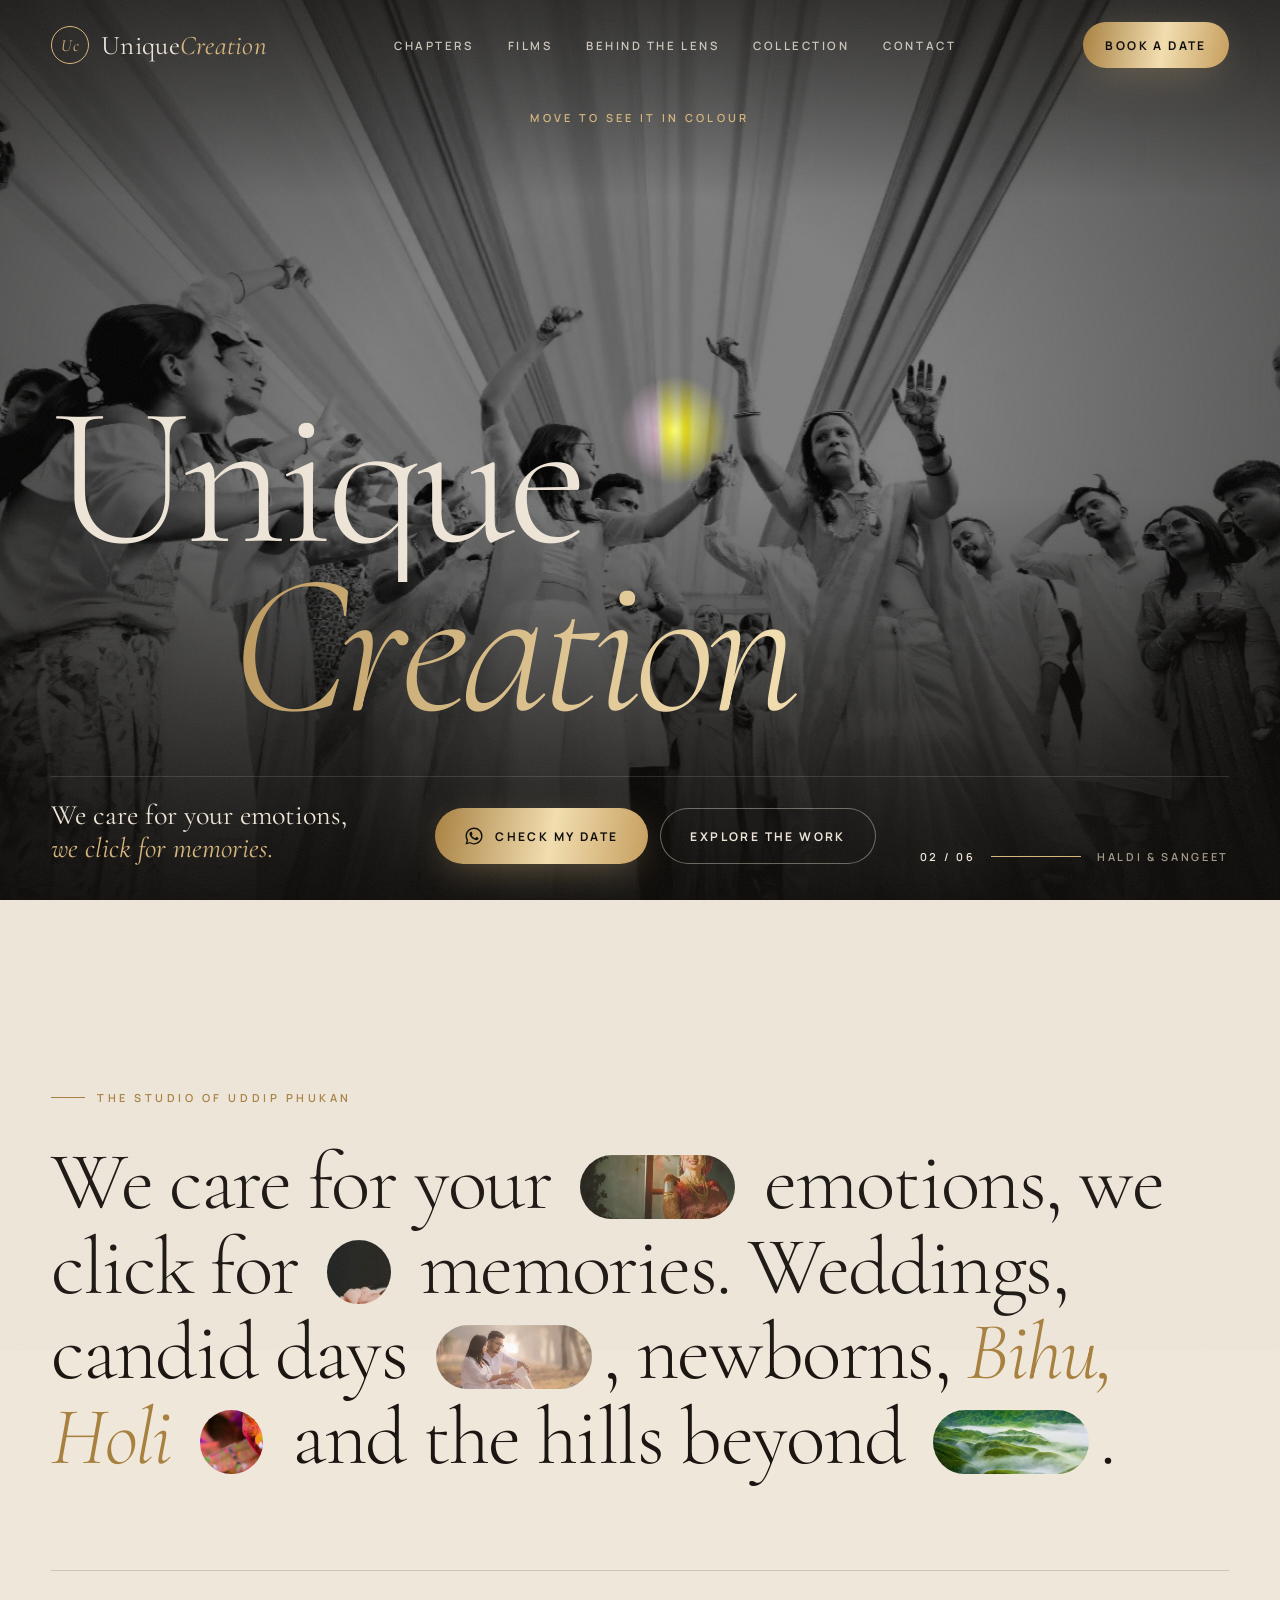
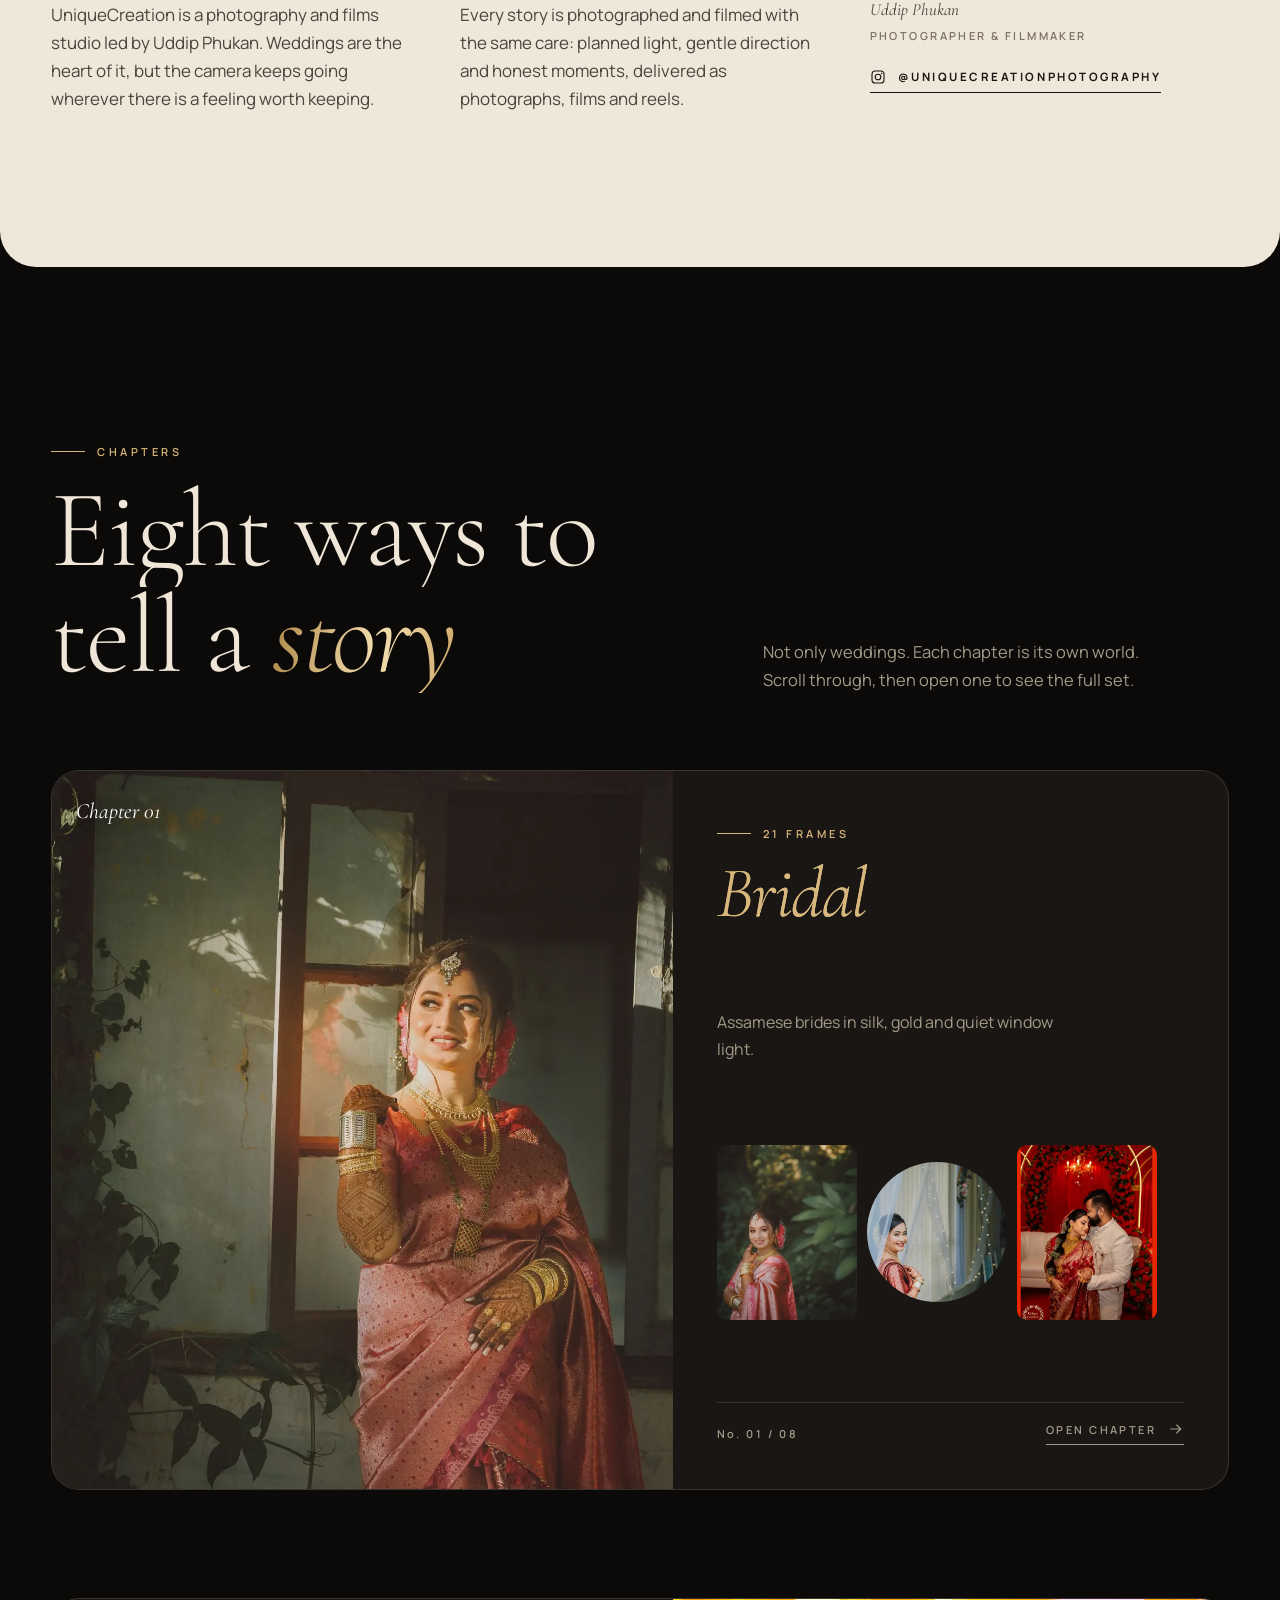
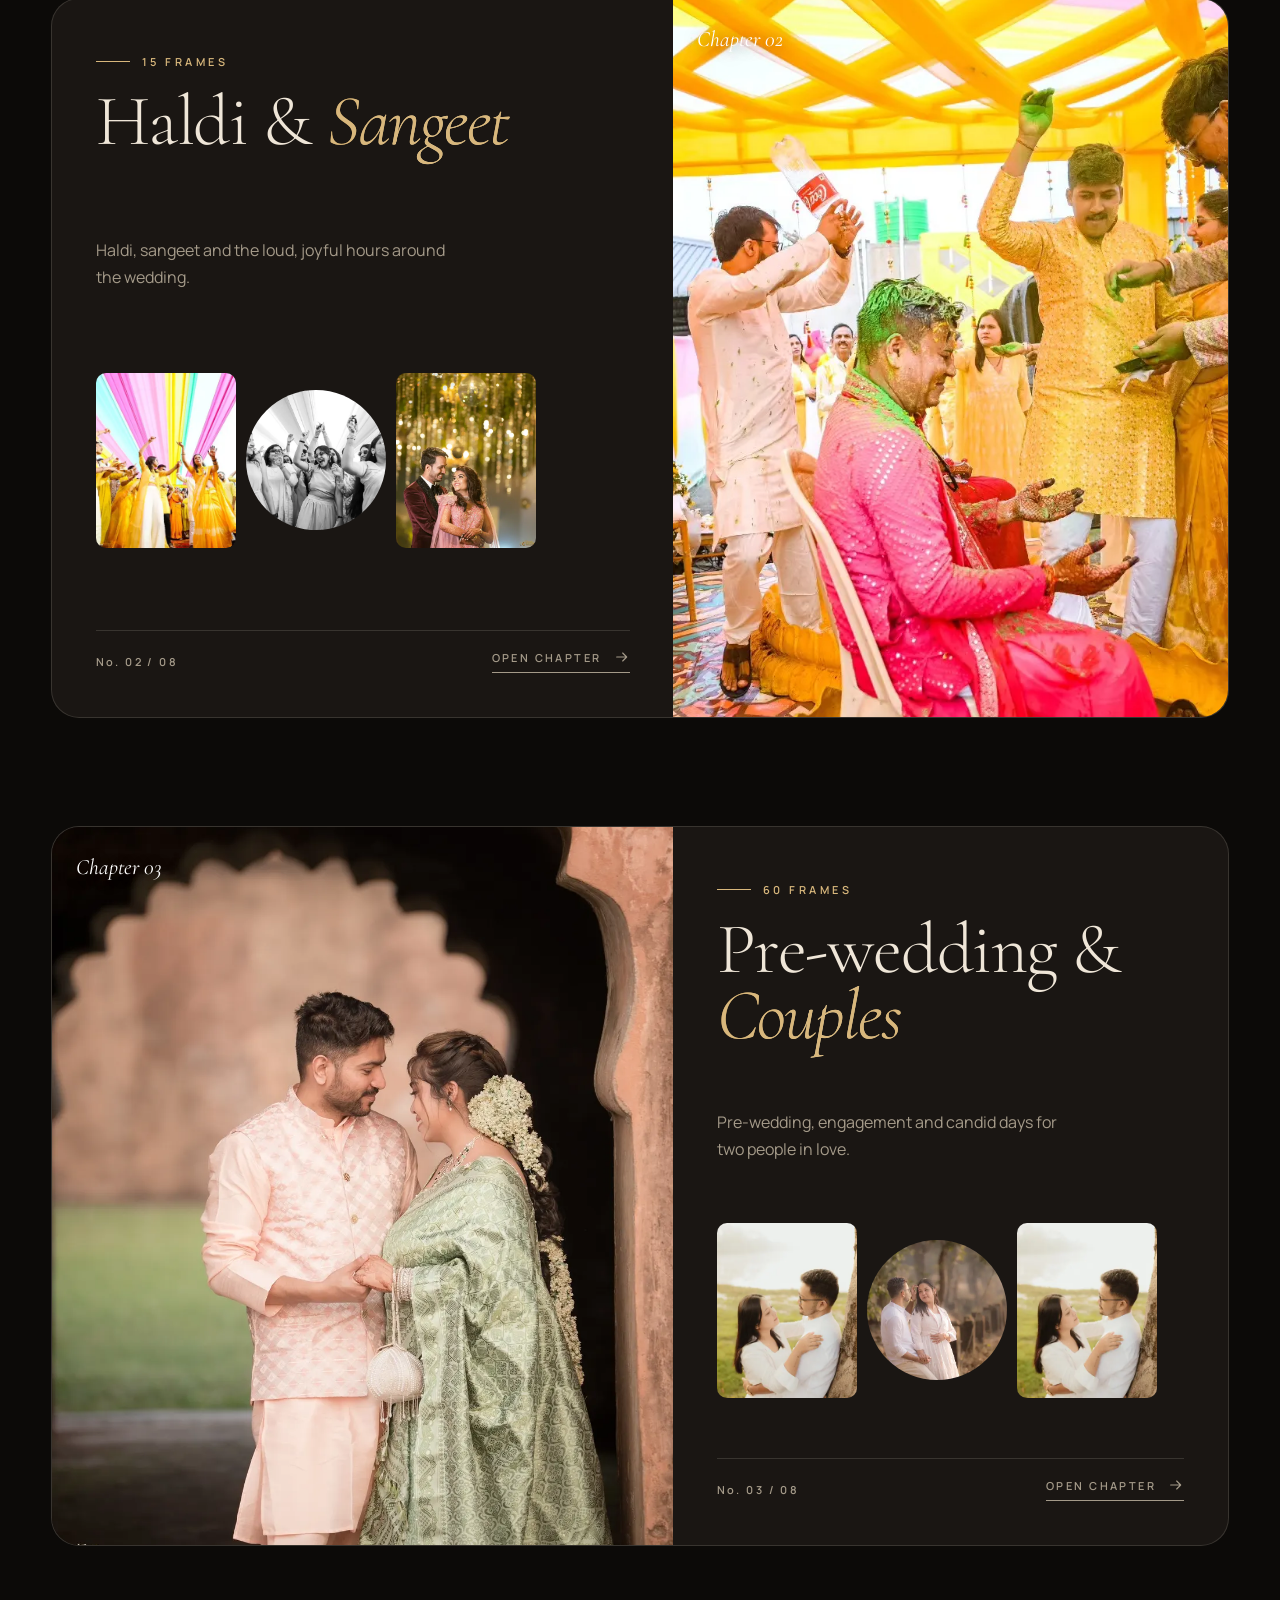
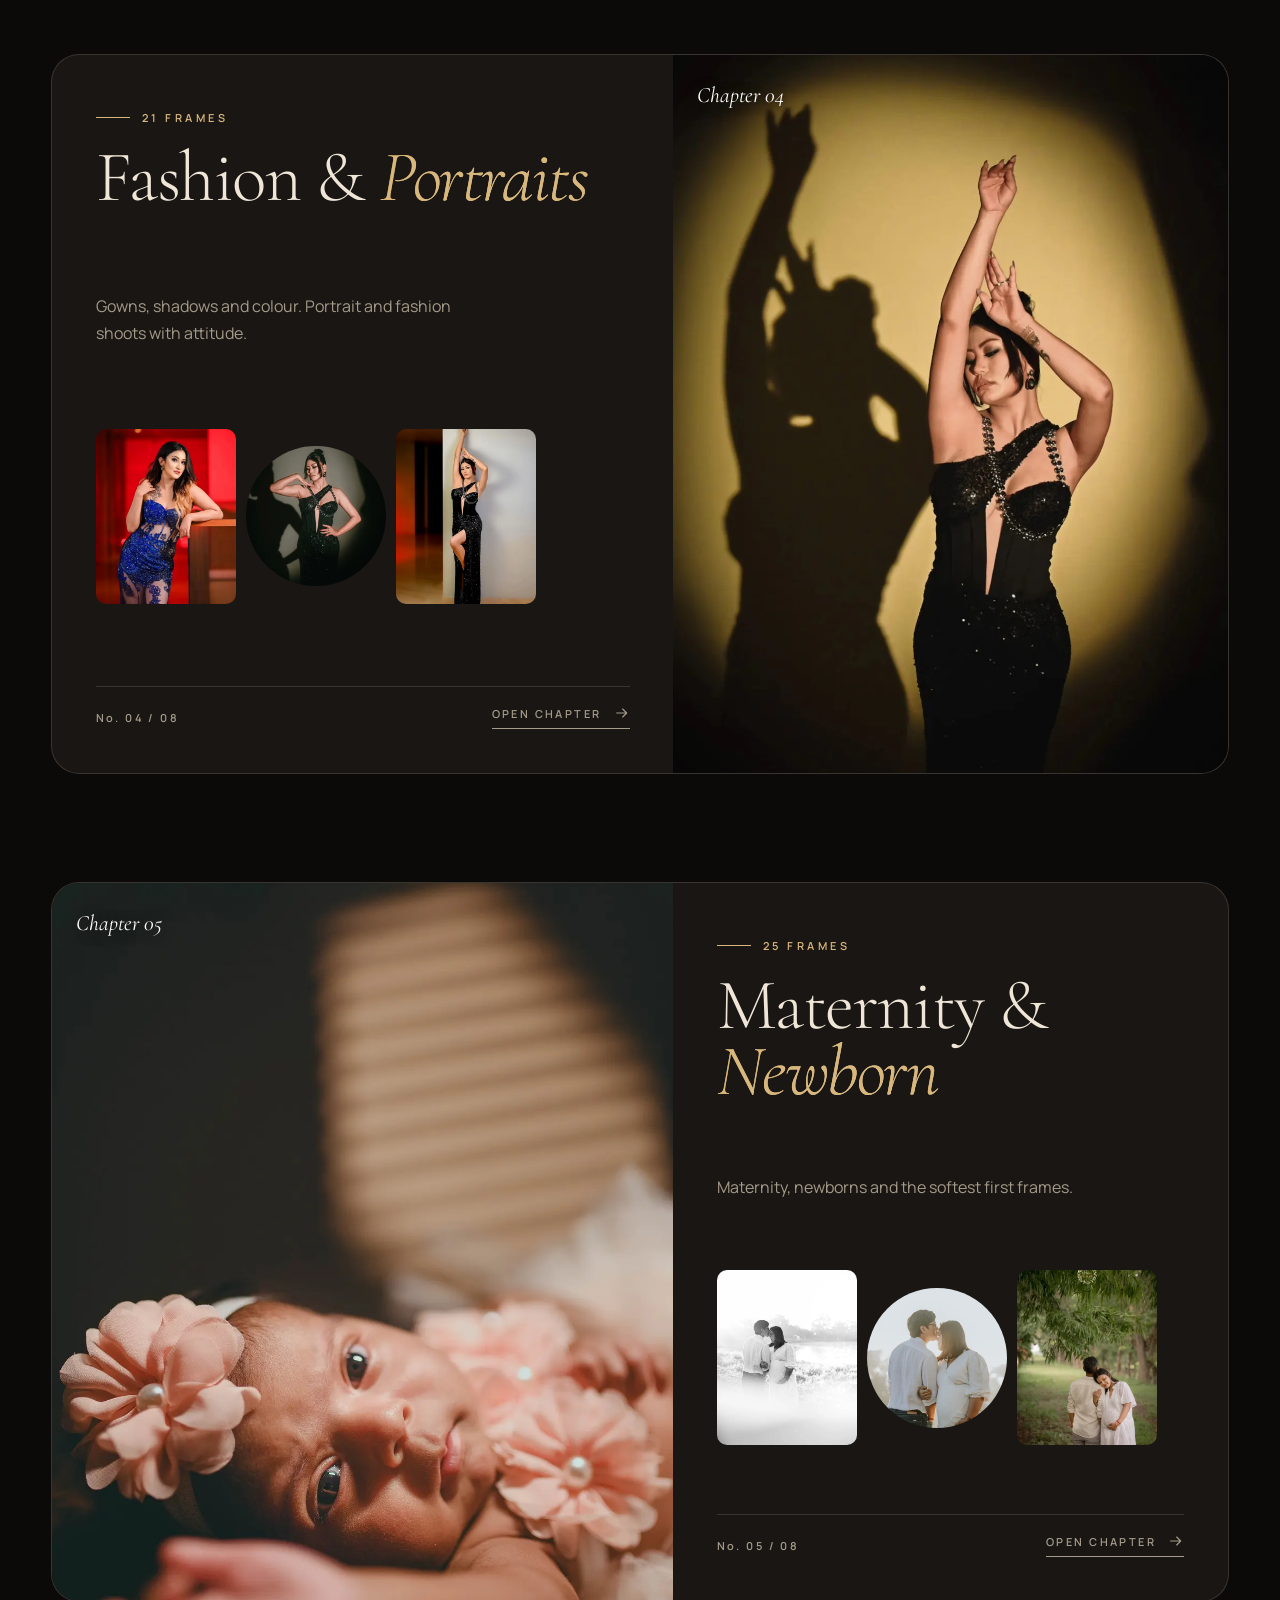
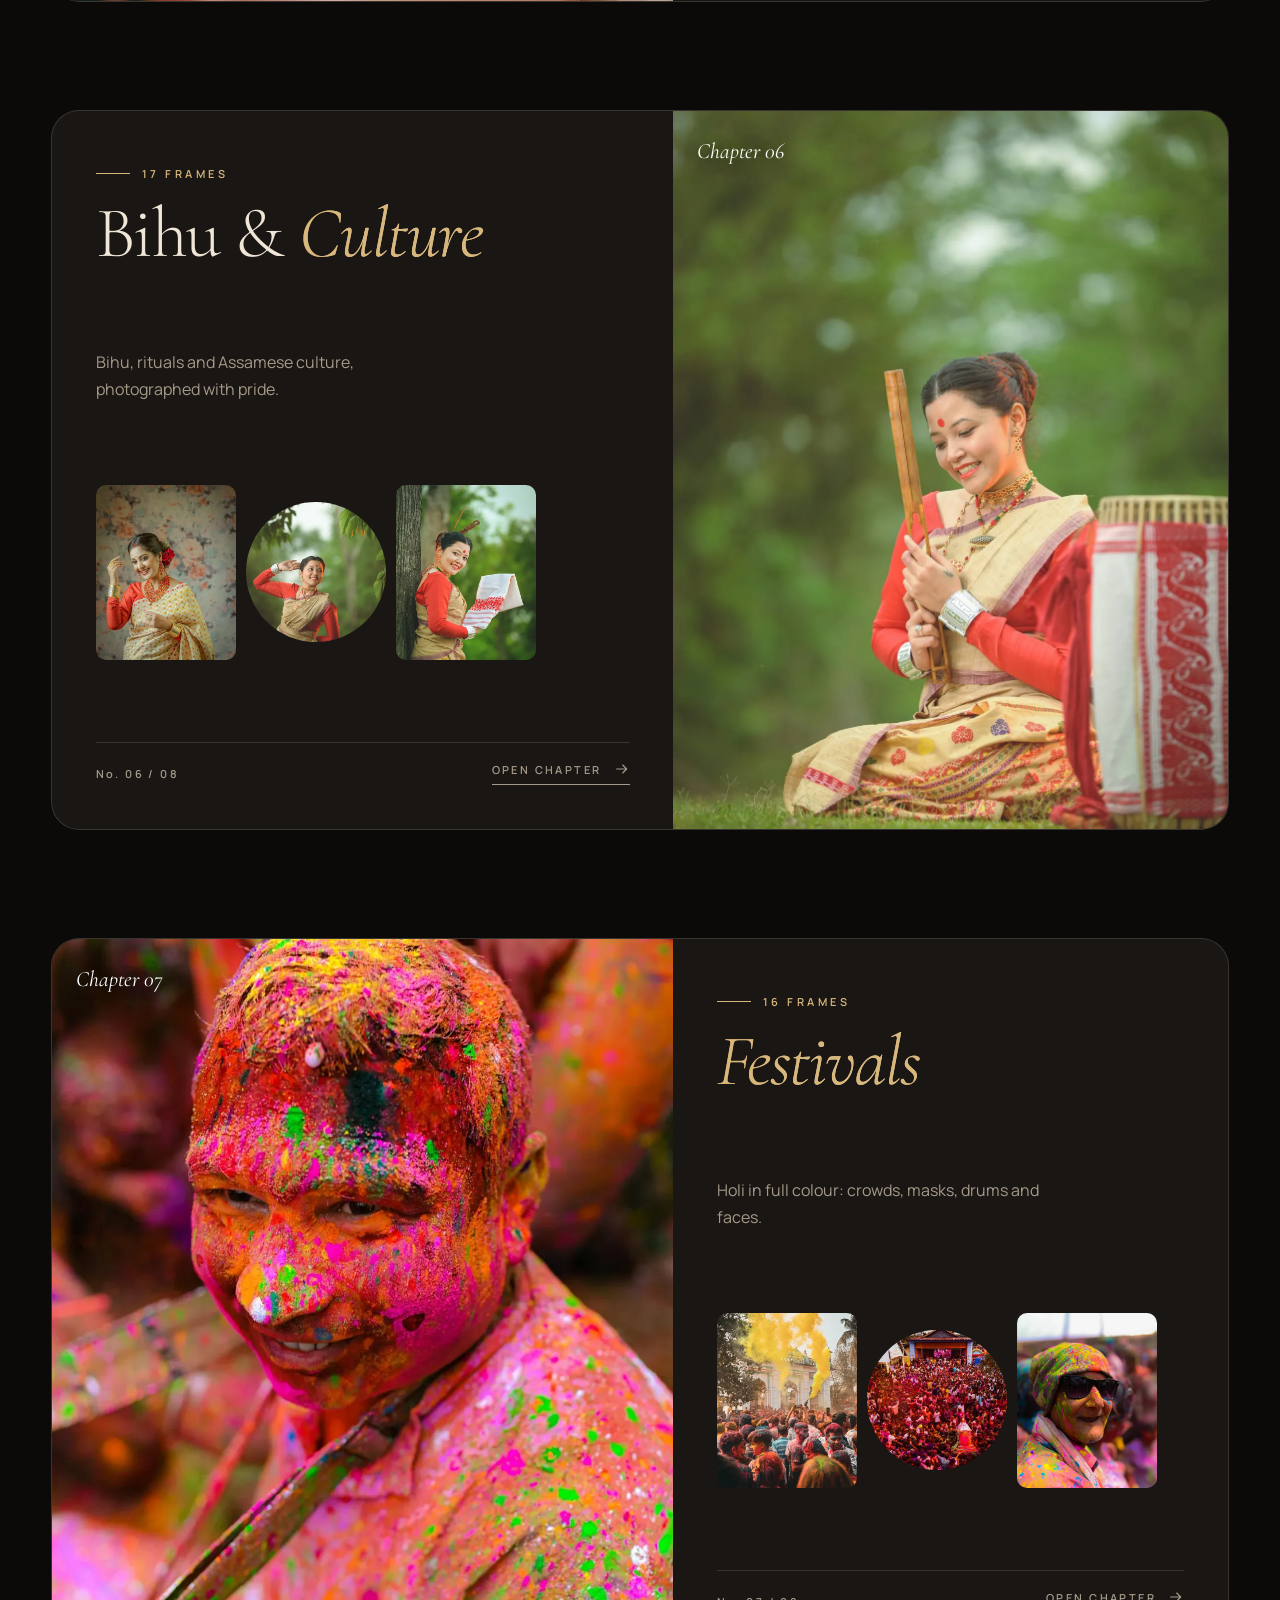
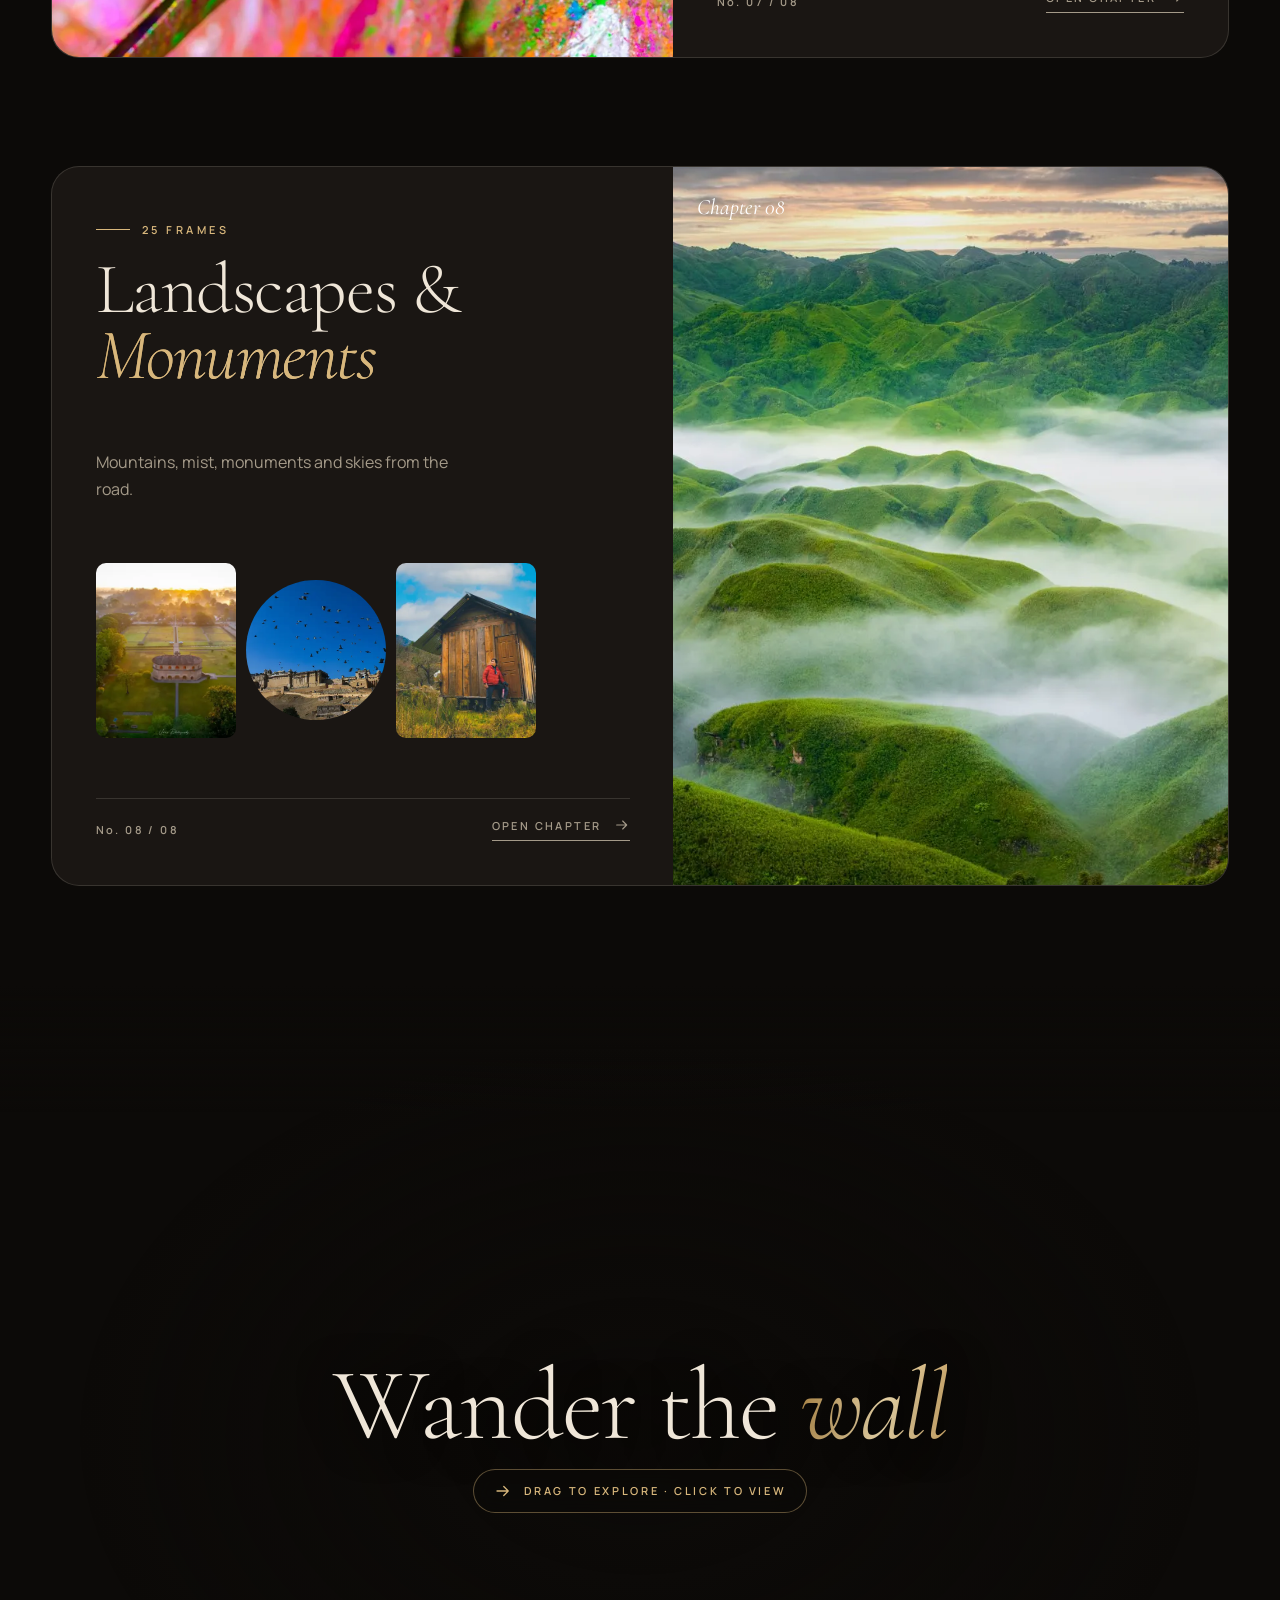
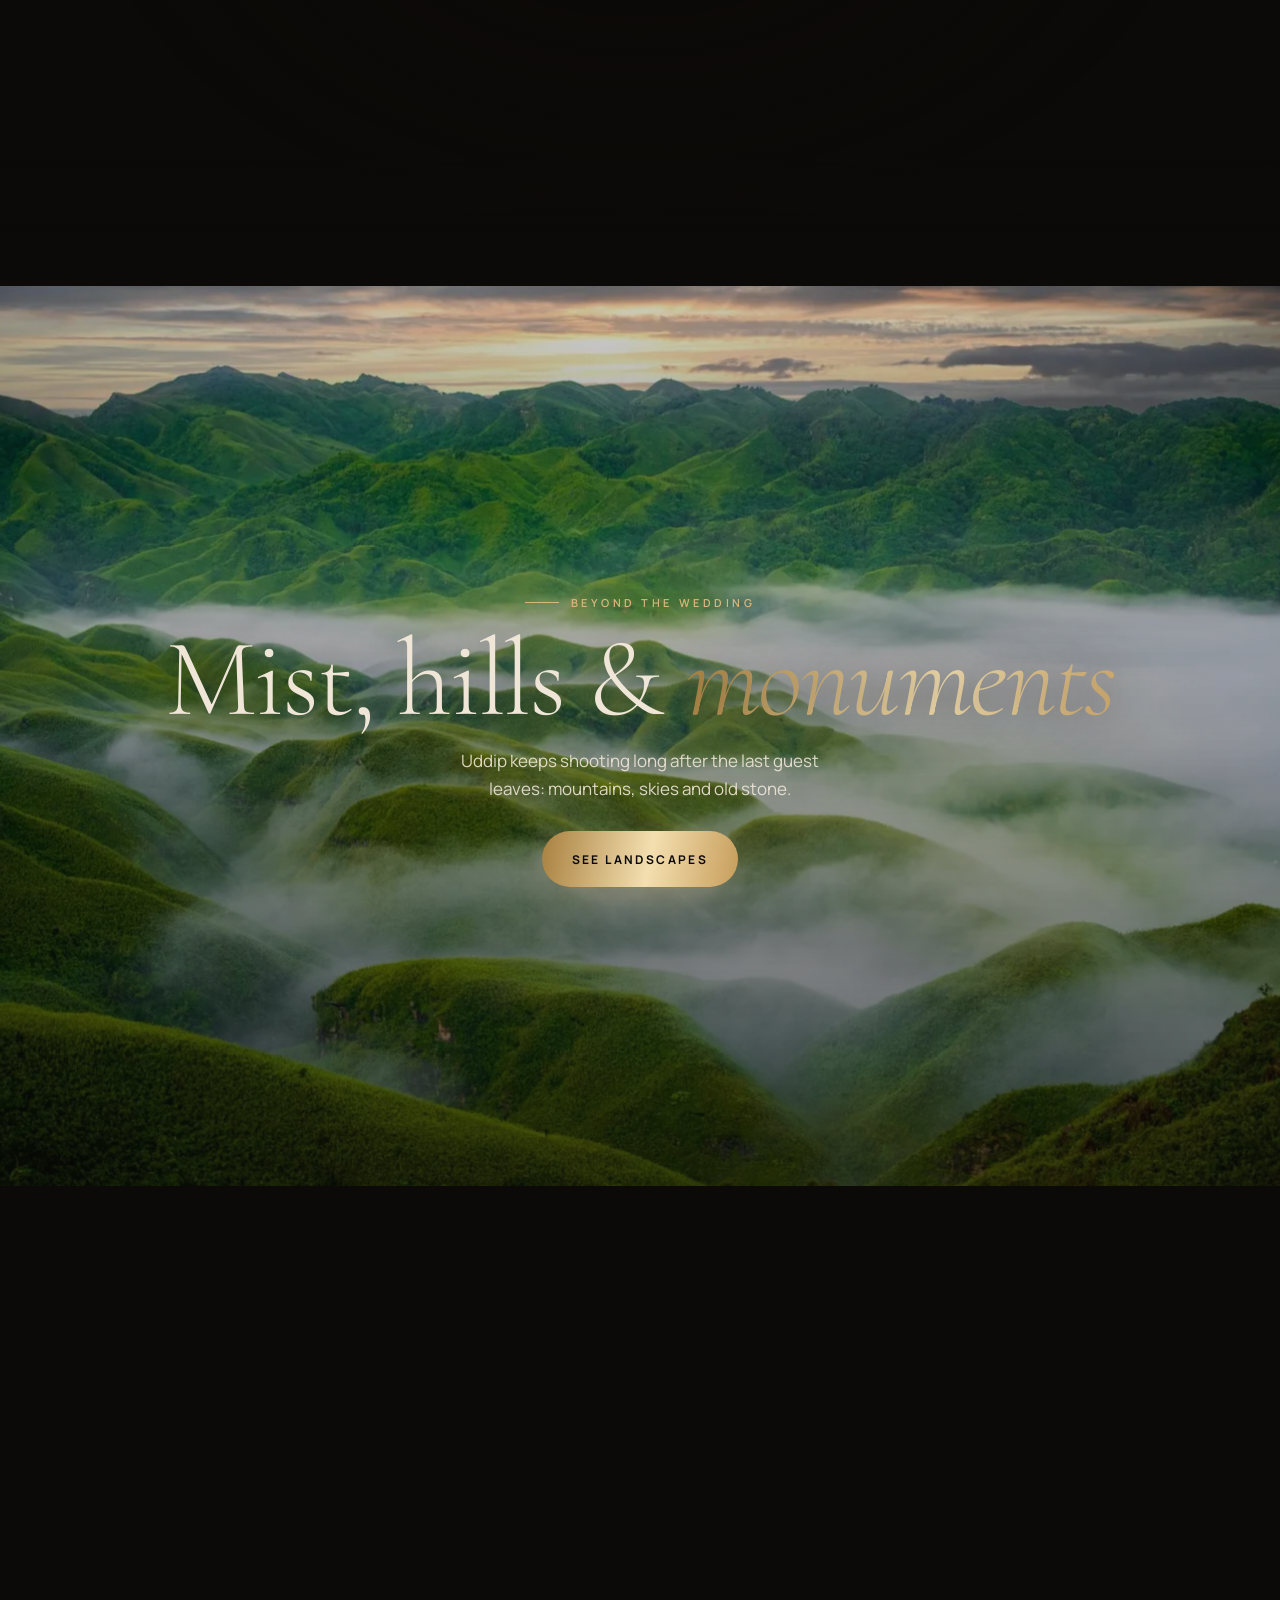
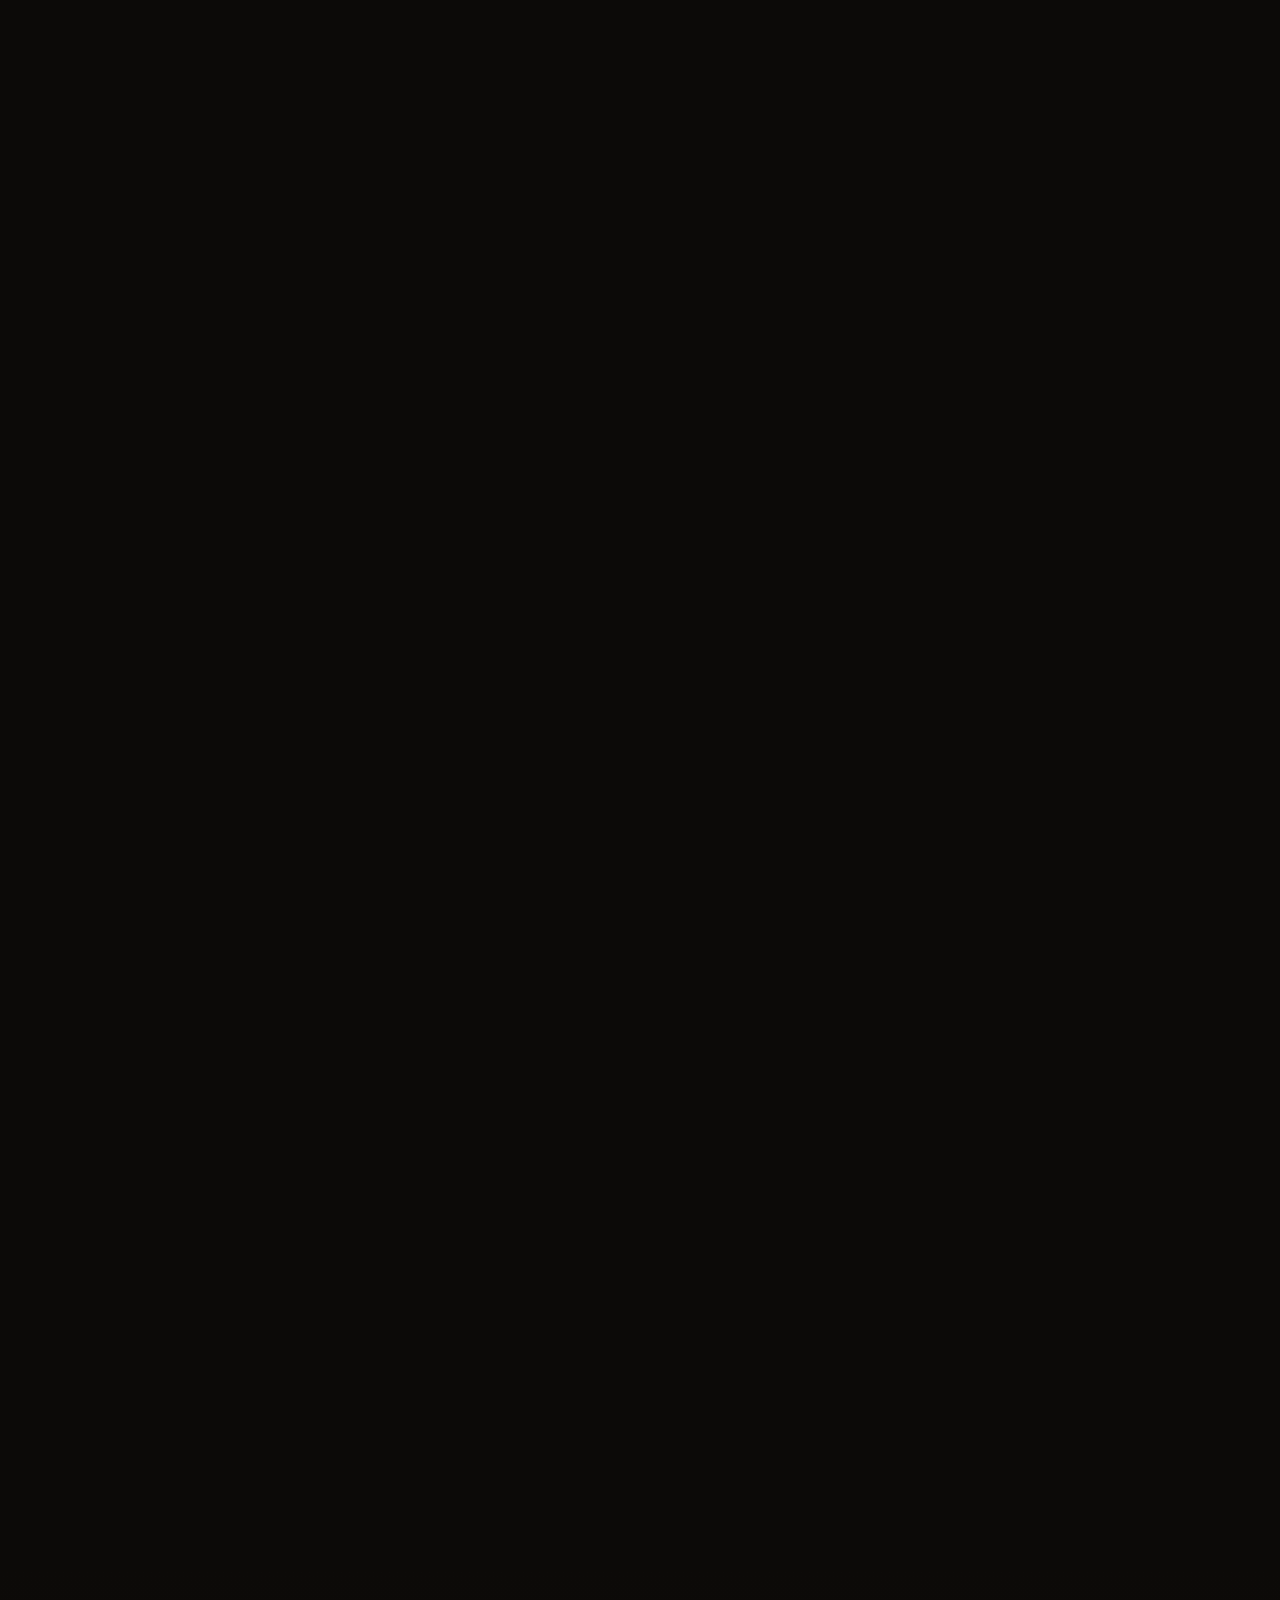
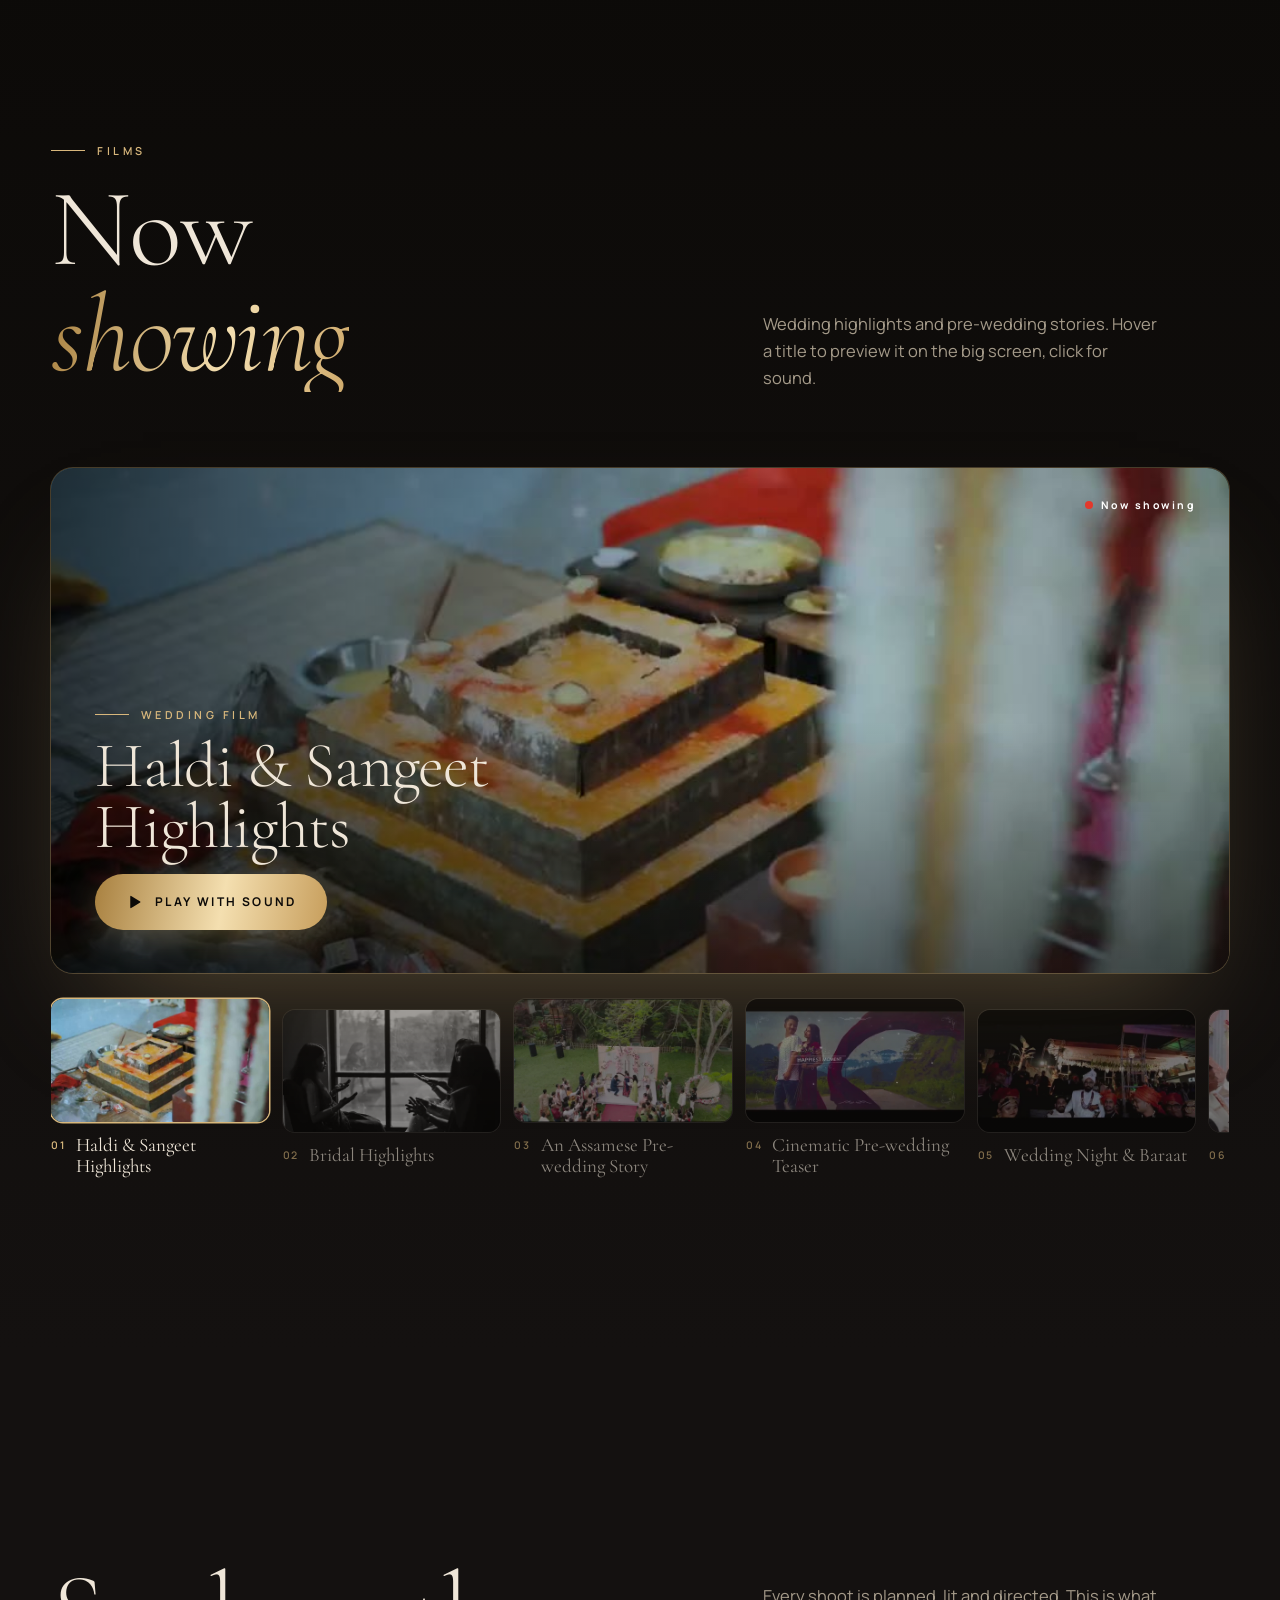
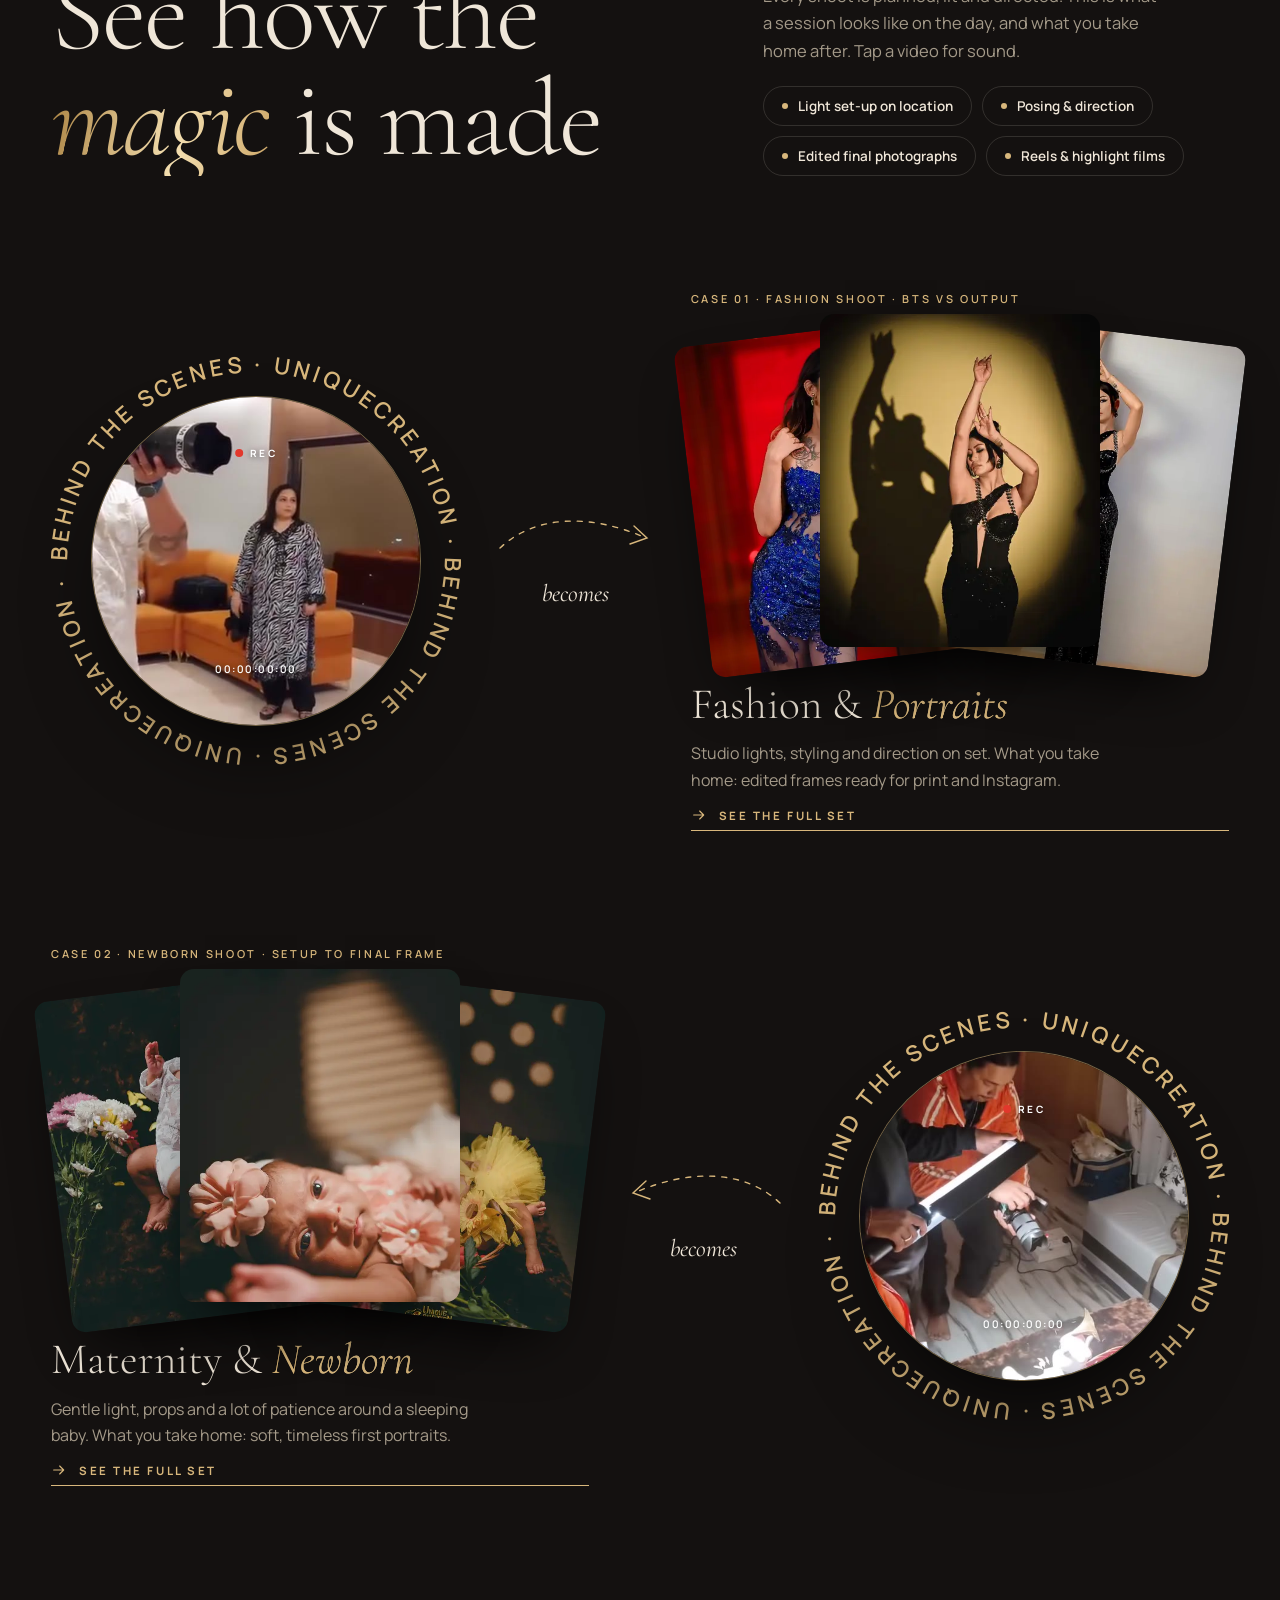
==== C/index.html @ fd847d85 "V-C" ====
<!doctype html>
<html lang="en">
<head>
<meta charset="utf-8">
<meta name="viewport" content="width=device-width,initial-scale=1,viewport-fit=cover">
<title>UniqueCreation by Uddip Phukan | Wedding, candid, films & landscape photography</title>
<meta name="description" content="UniqueCreation by Uddip Phukan: wedding, pre-wedding, candid, newborn, fashion and landscape photography and films. We care for your emotions, we click for memories.">
<meta name="theme-color" content="#0c0a08">
<meta property="og:title" content="UniqueCreation by Uddip Phukan | Wedding, candid, films & landscape photography"><meta property="og:description" content="UniqueCreation by Uddip Phukan: wedding, pre-wedding, candid, newborn, fashion and landscape photography and films. We care for your emotions, we click for memories."><meta property="og:image" content="assets/brand/og-image.jpg"><meta property="og:type" content="website">
<link rel="icon" href="assets/brand/favicon.svg" type="image/svg+xml">
<link rel="apple-touch-icon" href="assets/brand/apple-touch-icon.png">
<link rel="preload" href="assets/fonts/corm.woff" as="font" type="font/woff" crossorigin>
<link rel="stylesheet" href="css/style.css?v=1">
<script>try{if(!sessionStorage.getItem('ucc'))document.documentElement.classList.add('js-ld')}catch(e){}</script>
</head>
<body data-page="home" id="top">
<svg width="0" height="0" style="position:absolute" aria-hidden="true">
  <symbol id="i-wa" viewBox="0 0 24 24"><path fill="currentColor" d="M17.47 14.38c-.3-.15-1.76-.87-2.03-.97-.27-.1-.47-.15-.67.15-.2.3-.77.97-.94 1.17-.17.2-.35.22-.64.07-.3-.15-1.26-.46-2.4-1.48-.89-.79-1.49-1.77-1.66-2.07-.17-.3-.02-.46.13-.61.13-.13.3-.35.45-.52.15-.17.2-.3.3-.5.1-.2.05-.37-.03-.52-.07-.15-.67-1.62-.92-2.22-.24-.58-.49-.5-.67-.51h-.57c-.2 0-.52.07-.79.37-.27.3-1.04 1.02-1.04 2.48 0 1.46 1.07 2.88 1.21 3.07.15.2 2.1 3.2 5.08 4.49.71.31 1.26.49 1.69.63.71.23 1.36.2 1.87.12.57-.08 1.76-.72 2.01-1.41.25-.7.25-1.29.17-1.41-.07-.13-.27-.2-.57-.35zM12.05 21.5h-.01a9.4 9.4 0 0 1-4.8-1.32l-.34-.2-3.56.93.95-3.47-.22-.36a9.42 9.42 0 0 1-1.44-5.02c0-5.2 4.23-9.43 9.44-9.43a9.37 9.37 0 0 1 6.67 2.77 9.37 9.37 0 0 1 2.76 6.67c0 5.2-4.24 9.43-9.45 9.43zm8.03-17.47A11.28 11.28 0 0 0 12.05.7C5.8.7.7 5.79.7 12.05c0 2 .52 3.95 1.52 5.67L.6 23.3l5.72-1.5a11.33 11.33 0 0 0 5.72 1.46h.01c6.25 0 11.34-5.09 11.35-11.35 0-3.03-1.18-5.88-3.32-8.02z"/></symbol>
  <symbol id="i-ig" viewBox="0 0 24 24"><g fill="none" stroke="currentColor" stroke-width="1.7"><rect x="3" y="3" width="18" height="18" rx="5"/><circle cx="12" cy="12" r="4.2"/></g><circle cx="17.4" cy="6.6" r="1.1" fill="currentColor"/></symbol>
  <symbol id="i-fb" viewBox="0 0 24 24"><path fill="currentColor" d="M13.5 21.5v-8h2.7l.4-3.2h-3.1V8.3c0-.9.3-1.6 1.6-1.6h1.7V3.9c-.3 0-1.3-.1-2.5-.1-2.4 0-4.1 1.5-4.1 4.2v2.3H7.5v3.2h2.7v8h3.3z"/></symbol>
  <symbol id="i-phone" viewBox="0 0 24 24"><path fill="none" stroke="currentColor" stroke-width="1.7" stroke-linejoin="round" d="M5 3.5h3.2l1.6 4.2-2.1 1.4a11 11 0 0 0 7.2 7.2l1.4-2.1 4.2 1.6V19a1.6 1.6 0 0 1-1.7 1.6A16.6 16.6 0 0 1 3.4 5.2 1.6 1.6 0 0 1 5 3.5z"/></symbol>
  <symbol id="i-mail" viewBox="0 0 24 24"><g fill="none" stroke="currentColor" stroke-width="1.7"><rect x="3" y="5" width="18" height="14" rx="2.5"/><path d="m4 7 8 6 8-6"/></g></symbol>
  <symbol id="i-arrow" viewBox="0 0 24 24"><path fill="none" stroke="currentColor" stroke-width="1.7" stroke-linecap="round" stroke-linejoin="round" d="M4 12h15m-6-6 6 6-6 6"/></symbol>
  <symbol id="i-diag" viewBox="0 0 24 24"><path fill="none" stroke="currentColor" stroke-width="1.7" stroke-linecap="round" stroke-linejoin="round" d="M7 17 17 7M9 7h8v8"/></symbol>
  <symbol id="i-play" viewBox="0 0 24 24"><path fill="currentColor" d="M7 4.6v14.8a.8.8 0 0 0 1.2.7l12-7.4a.8.8 0 0 0 0-1.4l-12-7.4A.8.8 0 0 0 7 4.6z"/></symbol>
  <symbol id="i-close" viewBox="0 0 24 24"><path fill="none" stroke="currentColor" stroke-width="1.7" stroke-linecap="round" d="m5 5 14 14M19 5 5 19"/></symbol>
  <symbol id="i-left" viewBox="0 0 24 24"><path fill="none" stroke="currentColor" stroke-width="1.7" stroke-linecap="round" stroke-linejoin="round" d="M15 5 8 12l7 7"/></symbol>
  <symbol id="i-right" viewBox="0 0 24 24"><path fill="none" stroke="currentColor" stroke-width="1.7" stroke-linecap="round" stroke-linejoin="round" d="m9 5 7 7-7 7"/></symbol>
  <symbol id="i-pin" viewBox="0 0 24 24"><g fill="none" stroke="currentColor" stroke-width="1.7"><path d="M12 21s-7-6.2-7-11.5a7 7 0 0 1 14 0C19 14.8 12 21 12 21z"/><circle cx="12" cy="9.5" r="2.5"/></g></symbol>
  <symbol id="i-cam" viewBox="0 0 24 24"><g fill="none" stroke="currentColor" stroke-width="1.7" stroke-linejoin="round"><path d="M3 8.5A1.5 1.5 0 0 1 4.5 7h3l1.5-2.5h6L16.5 7h3A1.5 1.5 0 0 1 21 8.5v9a1.5 1.5 0 0 1-1.5 1.5h-15A1.5 1.5 0 0 1 3 17.5z"/><circle cx="12" cy="13" r="3.6"/></g></symbol>
  <symbol id="i-film" viewBox="0 0 24 24"><g fill="none" stroke="currentColor" stroke-width="1.7" stroke-linejoin="round"><rect x="3" y="6" width="13" height="12" rx="2"/><path d="m16 10.5 5-3v9l-5-3z"/></g></symbol>
  <symbol id="i-plane" viewBox="0 0 24 24"><path fill="none" stroke="currentColor" stroke-width="1.7" stroke-linejoin="round" d="m21 4-8.5 17-2.2-7.3L3 11.5z"/></symbol>
  <symbol id="i-star" viewBox="0 0 24 24"><path fill="currentColor" d="M12 0c.9 6.4 5.6 11.1 12 12-6.4.9-11.1 5.6-12 12-.9-6.4-5.6-11.1-12-12 6.4-.9 11.1-5.6 12-12z"/></symbol>
</svg>
<div class="ld" aria-hidden="true"><div class="ld__in"><svg class="ld__iris" viewBox="0 0 100 100"><circle cx="50" cy="50" r="46" fill="none" stroke="currentColor" stroke-width="1"/><path d="M50 50 L94.0 50.0 A44 44 0 0 1 71.89312610723599 88.16662192613674" transform="rotate(18 50 50)"/><path d="M50 50 L71.99990668799201 88.1051716400759 A44 44 0 0 1 27.893205728416106 88.04326020511209" transform="rotate(18 50 50)"/><path d="M50 50 L27.9998133763798 88.1050100187086 A44 44 0 0 1 6.0001733861511966 49.876476920202606" transform="rotate(18 50 50)"/><path d="M50 50 L6.000000001187331 49.99967675795093 A44 44 0 0 1 28.107154281015642 11.833217239008107" transform="rotate(18 50 50)"/><path d="M50 50 L28.00037324882351 11.894666740613332 A44 44 0 0 1 72.10707375238239 11.956902201493556" transform="rotate(18 50 50)"/><path d="M50 50 L72.00046655806105 11.895151604715224 A44 44 0 0 1 93.99982570521026 50.12384632056937" transform="rotate(18 50 50)"/><circle cx="50" cy="50" r="13" fill="none" stroke="currentColor" stroke-width="1.2"/></svg><p class="ld__n">Unique<em class="gold">Creation</em></p><span class="ld__c">00 %</span></div></div>
<a class="sr-only" href="#main">Skip to content</a>
<div class="cur" aria-hidden="true"><div class="cur__r"><span></span></div><div class="cur__d"></div></div>
<header class="hd">
  <a class="logo" href="index.html" aria-label="UniqueCreation, home"><i>Uc</i><span>Unique<em>Creation</em></span></a>
  <nav aria-label="Main"><a href="index.html#chapters">Chapters</a><a href="films.html">Films</a><a href="index.html#bts">Behind the lens</a><a href="gallery.html">Collection</a><a href="index.html#contact">Contact</a></nav>
  <a class="btn hd__cta" href="https://wa.me/918486339975?text=Hi%20UniqueCreation%2C%20I%27d%20like%20to%20enquire%20about%20photography." target="_blank" rel="noopener"><span>Book a date</span></a>
  <button class="mb" type="button" aria-expanded="false" aria-controls="mn">Menu<i></i></button>
</header>
<div class="mn" id="mn" aria-hidden="true">
  <div class="mn__t"><span class="logo"><i>Uc</i><span>Unique<em>Creation</em></span></span><button class="x" type="button" data-close aria-label="Close menu"><svg aria-hidden="true"><use href="#i-close"/></svg></button></div>
  <nav aria-label="Mobile"><a href="index.html#chapters"><small>01</small>Chapters</a><a href="films.html"><small>02</small>Films</a><a href="index.html#bts"><small>03</small>Behind the lens</a><a href="gallery.html"><small>04</small>Collection</a><a href="index.html#contact"><small>05</small>Contact</a></nav>
  <div class="mn__f"><span class="eyebrow">Call or WhatsApp</span><a href="tel:+918486339975">84863 39975</a><a href="tel:+917002078910">70020 78910</a></div>
</div>
<main id="main">

<section class="hero" aria-label="Introduction">
  <div class="sl" data-label="Pre-wedding"><img class="sl__b" src="assets/img/couples-55.webp" alt="" fetchpriority=high><div class="sl__c"><img src="assets/img/couples-55.webp" alt="" ></div></div><div class="sl" data-label="Haldi &amp; Sangeet"><img class="sl__b" src="assets/img/celebration-03.webp" alt="" loading=lazy><div class="sl__c"><img src="assets/img/celebration-03.webp" alt="" loading=lazy></div></div><div class="sl" data-label="Pre-wedding"><img class="sl__b" src="assets/img/couples-59.webp" alt="" loading=lazy><div class="sl__c"><img src="assets/img/couples-59.webp" alt="" loading=lazy></div></div><div class="sl" data-label="Engagement"><img class="sl__b" src="assets/img/couples-53.webp" alt="" loading=lazy><div class="sl__c"><img src="assets/img/couples-53.webp" alt="" loading=lazy></div></div><div class="sl" data-label="Rituals"><img class="sl__b" src="assets/img/bihu-14.webp" alt="" loading=lazy><div class="sl__c"><img src="assets/img/bihu-14.webp" alt="" loading=lazy></div></div><div class="sl" data-label="Candid"><img class="sl__b" src="assets/img/couples-04.webp" alt="" loading=lazy><div class="sl__c"><img src="assets/img/couples-04.webp" alt="" loading=lazy></div></div>
  <div class="hero__v"></div>
  <div class="lens" aria-hidden="true"><b></b><i></i></div>
  <span class="hero__hint">Move to see it in colour</span>
  <div class="hero__in">
    <h1 class="hero__t" aria-label="UniqueCreation"><span><i style="--k:0">U</i><i style="--k:1">n</i><i style="--k:2">i</i><i style="--k:3">q</i><i style="--k:4">u</i><i style="--k:5">e</i></span><span class="gold"><i style="--k:6">C</i><i style="--k:7">r</i><i style="--k:8">e</i><i style="--k:9">a</i><i style="--k:10">t</i><i style="--k:11">i</i><i style="--k:12">o</i><i style="--k:13">n</i></span></h1>
    <div class="hero__row">
      <p class="hero__tag">We care for your emotions, <em>we click for memories.</em></p>
      <div class="hero__cta"><a class="btn" href="https://wa.me/918486339975?text=Hi%20UniqueCreation%2C%20I%27d%20like%20to%20enquire%20about%20photography." target="_blank" rel="noopener"><svg aria-hidden="true"><use href="#i-wa"/></svg><span>Check my date</span></a><a class="btn btn--ghost" href="#chapters">Explore the work</a></div>
      <div class="hero__meta"><b>01 / 06</b><span class="hero__bar"><i></i></span><span class="hero__cat">Pre-wedding</span></div>
    </div>
  </div>
</section>

<section class="iv" id="studio"><div class="wrap">
  <span class="eyebrow rv">The studio of Uddip Phukan</span>
  <p class="iv__p">We care for your <span class="pi" style="--d:.2s"><img src="assets/img/bridal-02-t.webp" alt="" loading="lazy"></span> emotions, we click for <span class="pi pi--r" style="--d:.35s"><img src="assets/img/family-18-t.webp" alt="" loading="lazy"></span> memories. Weddings, candid days <span class="pi" style="--d:.5s"><img src="assets/img/couples-04-t.webp" alt="" loading="lazy"></span>, newborns, <em>Bihu, Holi</em> <span class="pi pi--r" style="--d:.65s"><img src="assets/img/festival-02-t.webp" alt="" loading="lazy"></span> and the hills beyond <span class="pi" style="--d:.8s"><img src="assets/img/scenery-11-t.webp" alt="" loading="lazy"></span>.</p>
  <div class="iv__g">
    <p class="rv">UniqueCreation is a photography and films studio led by Uddip Phukan. Weddings are the heart of it, but the camera keeps going wherever there is a feeling worth keeping.</p>
    <p class="rv" style="--d:.1s">Every story is photographed and filmed with the same care: planned light, gentle direction and honest moments, delivered as photographs, films and reels.</p>
    <div class="rv" style="--d:.2s"><p class="iv__sig">Uddip Phukan<small>Photographer &amp; filmmaker</small></p><p style="margin-top:22px"><a class="lnk" href="https://www.instagram.com/uniquecreationphotography/" target="_blank" rel="noopener"><svg aria-hidden="true"><use href="#i-ig"/></svg><span>@uniquecreationphotography</span></a></p></div>
  </div>
</div></section>

<section class="ch" id="chapters"><div class="wrap">
  <div class="sh"><div><span class="eyebrow rv">Chapters</span><h2 class="disp" data-lines style="margin-top:22px"><span class="ln"><span>Eight ways to</span></span><span class="ln"><span>tell a <em class="gold">story</em></span></span></h2></div><p class="rv">Not only weddings. Each chapter is its own world. Scroll through, then open one to see the full set.</p></div>
  <div class="stack"><a class="card" href="gallery.html?a=bridal" style="--i:0" data-cursor="Open">
      <span class="card__m"><img src="assets/img/bridal-02.webp" alt="Bridal by UniqueCreation" loading="lazy"><span class="card__no">Chapter 01</span></span>
      <span class="card__b"><span><span class="eyebrow">21 frames</span><h3 style="margin-top:20px"><em class="gold">Bridal</em></h3></span><p>Assamese brides in silk, gold and quiet window light.</p><span class="card__th"><img src="assets/img/bridal-04-t.webp" alt="" loading="lazy"><img src="assets/img/bridal-07-t.webp" alt="" loading="lazy"><img src="assets/img/bridal-10-t.webp" alt="" loading="lazy"></span><span class="card__f"><span>No. 01 / 08</span><span class="lnk">Open chapter<svg aria-hidden="true"><use href="#i-arrow"/></svg></span></span></span>
    </a><a class="card" href="gallery.html?a=celebration" style="--i:1" data-cursor="Open">
      <span class="card__m"><img src="assets/img/celebration-04.webp" alt="Haldi & Sangeet by UniqueCreation" loading="lazy"><span class="card__no">Chapter 02</span></span>
      <span class="card__b"><span><span class="eyebrow">15 frames</span><h3 style="margin-top:20px">Haldi & <em class="gold">Sangeet</em></h3></span><p>Haldi, sangeet and the loud, joyful hours around the wedding.</p><span class="card__th"><img src="assets/img/celebration-03-t.webp" alt="" loading="lazy"><img src="assets/img/celebration-07-t.webp" alt="" loading="lazy"><img src="assets/img/celebration-10-t.webp" alt="" loading="lazy"></span><span class="card__f"><span>No. 02 / 08</span><span class="lnk">Open chapter<svg aria-hidden="true"><use href="#i-arrow"/></svg></span></span></span>
    </a><a class="card" href="gallery.html?a=couples" style="--i:2" data-cursor="Open">
      <span class="card__m"><img src="assets/img/couples-18.webp" alt="Pre-wedding & Couples by UniqueCreation" loading="lazy"><span class="card__no">Chapter 03</span></span>
      <span class="card__b"><span><span class="eyebrow">60 frames</span><h3 style="margin-top:20px">Pre-wedding & <em class="gold">Couples</em></h3></span><p>Pre-wedding, engagement and candid days for two people in love.</p><span class="card__th"><img src="assets/img/couples-03-t.webp" alt="" loading="lazy"><img src="assets/img/couples-06-t.webp" alt="" loading="lazy"><img src="assets/img/couples-09-t.webp" alt="" loading="lazy"></span><span class="card__f"><span>No. 03 / 08</span><span class="lnk">Open chapter<svg aria-hidden="true"><use href="#i-arrow"/></svg></span></span></span>
    </a><a class="card" href="gallery.html?a=fashion" style="--i:3" data-cursor="Open">
      <span class="card__m"><img src="assets/img/fashion-07.webp" alt="Fashion & Portraits by UniqueCreation" loading="lazy"><span class="card__no">Chapter 04</span></span>
      <span class="card__b"><span><span class="eyebrow">21 frames</span><h3 style="margin-top:20px">Fashion & <em class="gold">Portraits</em></h3></span><p>Gowns, shadows and colour. Portrait and fashion shoots with attitude.</p><span class="card__th"><img src="assets/img/fashion-03-t.webp" alt="" loading="lazy"><img src="assets/img/fashion-06-t.webp" alt="" loading="lazy"><img src="assets/img/fashion-10-t.webp" alt="" loading="lazy"></span><span class="card__f"><span>No. 04 / 08</span><span class="lnk">Open chapter<svg aria-hidden="true"><use href="#i-arrow"/></svg></span></span></span>
    </a><a class="card" href="gallery.html?a=family" style="--i:4" data-cursor="Open">
      <span class="card__m"><img src="assets/img/family-18.webp" alt="Maternity & Newborn by UniqueCreation" loading="lazy"><span class="card__no">Chapter 05</span></span>
      <span class="card__b"><span><span class="eyebrow">25 frames</span><h3 style="margin-top:20px">Maternity & <em class="gold">Newborn</em></h3></span><p>Maternity, newborns and the softest first frames.</p><span class="card__th"><img src="assets/img/family-03-t.webp" alt="" loading="lazy"><img src="assets/img/family-06-t.webp" alt="" loading="lazy"><img src="assets/img/family-09-t.webp" alt="" loading="lazy"></span><span class="card__f"><span>No. 05 / 08</span><span class="lnk">Open chapter<svg aria-hidden="true"><use href="#i-arrow"/></svg></span></span></span>
    </a><a class="card" href="gallery.html?a=bihu" style="--i:5" data-cursor="Open">
      <span class="card__m"><img src="assets/img/bihu-08.webp" alt="Bihu & Culture by UniqueCreation" loading="lazy"><span class="card__no">Chapter 06</span></span>
      <span class="card__b"><span><span class="eyebrow">17 frames</span><h3 style="margin-top:20px">Bihu & <em class="gold">Culture</em></h3></span><p>Bihu, rituals and Assamese culture, photographed with pride.</p><span class="card__th"><img src="assets/img/bihu-03-t.webp" alt="" loading="lazy"><img src="assets/img/bihu-06-t.webp" alt="" loading="lazy"><img src="assets/img/bihu-10-t.webp" alt="" loading="lazy"></span><span class="card__f"><span>No. 06 / 08</span><span class="lnk">Open chapter<svg aria-hidden="true"><use href="#i-arrow"/></svg></span></span></span>
    </a><a class="card" href="gallery.html?a=festival" style="--i:6" data-cursor="Open">
      <span class="card__m"><img src="assets/img/festival-02.webp" alt="Festivals by UniqueCreation" loading="lazy"><span class="card__no">Chapter 07</span></span>
      <span class="card__b"><span><span class="eyebrow">16 frames</span><h3 style="margin-top:20px"><em class="gold">Festivals</em></h3></span><p>Holi in full colour: crowds, masks, drums and faces.</p><span class="card__th"><img src="assets/img/festival-04-t.webp" alt="" loading="lazy"><img src="assets/img/festival-07-t.webp" alt="" loading="lazy"><img src="assets/img/festival-10-t.webp" alt="" loading="lazy"></span><span class="card__f"><span>No. 07 / 08</span><span class="lnk">Open chapter<svg aria-hidden="true"><use href="#i-arrow"/></svg></span></span></span>
    </a><a class="card" href="gallery.html?a=scenery" style="--i:7" data-cursor="Open">
      <span class="card__m"><img src="assets/img/scenery-11.webp" alt="Landscapes & Monuments by UniqueCreation" loading="lazy"><span class="card__no">Chapter 08</span></span>
      <span class="card__b"><span><span class="eyebrow">25 frames</span><h3 style="margin-top:20px">Landscapes & <em class="gold">Monuments</em></h3></span><p>Mountains, mist, monuments and skies from the road.</p><span class="card__th"><img src="assets/img/scenery-03-t.webp" alt="" loading="lazy"><img src="assets/img/scenery-06-t.webp" alt="" loading="lazy"><img src="assets/img/scenery-09-t.webp" alt="" loading="lazy"></span><span class="card__f"><span>No. 08 / 08</span><span class="lnk">Open chapter<svg aria-hidden="true"><use href="#i-arrow"/></svg></span></span></span>
    </a></div>
</div></section>

<section class="wall" aria-label="Photo wall" data-list="[{&quot;f&quot;: &quot;bridal-01&quot;, &quot;k&quot;: &quot;bridal&quot;}, {&quot;f&quot;: &quot;couples-12&quot;, &quot;k&quot;: &quot;couples&quot;}, {&quot;f&quot;: &quot;fashion-04&quot;, &quot;k&quot;: &quot;fashion&quot;}, {&quot;f&quot;: &quot;bihu-02&quot;, &quot;k&quot;: &quot;bihu&quot;}, {&quot;f&quot;: &quot;festival-05&quot;, &quot;k&quot;: &quot;festival&quot;}, {&quot;f&quot;: &quot;family-04&quot;, &quot;k&quot;: &quot;family&quot;}, {&quot;f&quot;: &quot;scenery-14&quot;, &quot;k&quot;: &quot;scenery&quot;}, {&quot;f&quot;: &quot;celebration-08&quot;, &quot;k&quot;: &quot;celebration&quot;}, {&quot;f&quot;: &quot;couples-20&quot;, &quot;k&quot;: &quot;couples&quot;}, {&quot;f&quot;: &quot;bridal-12&quot;, &quot;k&quot;: &quot;bridal&quot;}, {&quot;f&quot;: &quot;fashion-13&quot;, &quot;k&quot;: &quot;fashion&quot;}, {&quot;f&quot;: &quot;festival-09&quot;, &quot;k&quot;: &quot;festival&quot;}, {&quot;f&quot;: &quot;bihu-10&quot;, &quot;k&quot;: &quot;bihu&quot;}, {&quot;f&quot;: &quot;couples-26&quot;, &quot;k&quot;: &quot;couples&quot;}, {&quot;f&quot;: &quot;family-11&quot;, &quot;k&quot;: &quot;family&quot;}, {&quot;f&quot;: &quot;scenery-16&quot;, &quot;k&quot;: &quot;scenery&quot;}, {&quot;f&quot;: &quot;celebration-10&quot;, &quot;k&quot;: &quot;celebration&quot;}, {&quot;f&quot;: &quot;bridal-19&quot;, &quot;k&quot;: &quot;bridal&quot;}, {&quot;f&quot;: &quot;couples-34&quot;, &quot;k&quot;: &quot;couples&quot;}, {&quot;f&quot;: &quot;fashion-16&quot;, &quot;k&quot;: &quot;fashion&quot;}, {&quot;f&quot;: &quot;festival-13&quot;, &quot;k&quot;: &quot;festival&quot;}, {&quot;f&quot;: &quot;family-21&quot;, &quot;k&quot;: &quot;family&quot;}, {&quot;f&quot;: &quot;bihu-12&quot;, &quot;k&quot;: &quot;bihu&quot;}, {&quot;f&quot;: &quot;scenery-20&quot;, &quot;k&quot;: &quot;scenery&quot;}, {&quot;f&quot;: &quot;couples-40&quot;, &quot;k&quot;: &quot;couples&quot;}, {&quot;f&quot;: &quot;bridal-07&quot;, &quot;k&quot;: &quot;bridal&quot;}, {&quot;f&quot;: &quot;fashion-01&quot;, &quot;k&quot;: &quot;fashion&quot;}, {&quot;f&quot;: &quot;festival-11&quot;, &quot;k&quot;: &quot;festival&quot;}, {&quot;f&quot;: &quot;couples-22&quot;, &quot;k&quot;: &quot;couples&quot;}, {&quot;f&quot;: &quot;family-07&quot;, &quot;k&quot;: &quot;family&quot;}, {&quot;f&quot;: &quot;bihu-05&quot;, &quot;k&quot;: &quot;bihu&quot;}, {&quot;f&quot;: &quot;scenery-18&quot;, &quot;k&quot;: &quot;scenery&quot;}, {&quot;f&quot;: &quot;couples-15&quot;, &quot;k&quot;: &quot;couples&quot;}, {&quot;f&quot;: &quot;bridal-15&quot;, &quot;k&quot;: &quot;bridal&quot;}, {&quot;f&quot;: &quot;celebration-09&quot;, &quot;k&quot;: &quot;celebration&quot;}, {&quot;f&quot;: &quot;festival-15&quot;, &quot;k&quot;: &quot;festival&quot;}]">
  <div class="wall__o"><div><h2 class="disp">Wander the <em class="gold">wall</em></h2><p><svg aria-hidden="true"><use href="#i-arrow"/></svg>Drag to explore &middot; click to view</p></div></div>
</section>

<section class="lz" aria-label="Landscapes">
  <div class="lz__s">
    <div class="lz__h"><span class="eyebrow">Beyond the wedding</span></div>
    <div class="lz__g"><img src="assets/img/scenery-08-t.webp" alt="Landscape by UniqueCreation" loading="lazy"><img src="assets/img/scenery-04-t.webp" alt="Landscape by UniqueCreation" loading="lazy"><img src="assets/img/scenery-05-t.webp" alt="Landscape by UniqueCreation" loading="lazy"><img src="assets/img/scenery-13-t.webp" alt="Landscape by UniqueCreation" loading="lazy"><img src="assets/img/scenery-11.webp" alt="Landscape by UniqueCreation" loading="lazy"><img src="assets/img/scenery-23-t.webp" alt="Landscape by UniqueCreation" loading="lazy"><img src="assets/img/scenery-12-t.webp" alt="Landscape by UniqueCreation" loading="lazy"><img src="assets/img/scenery-03-t.webp" alt="Landscape by UniqueCreation" loading="lazy"><img src="assets/img/scenery-09-t.webp" alt="Landscape by UniqueCreation" loading="lazy"></div>
    <div class="lz__o"><div><span class="eyebrow">Beyond the wedding</span><h2 class="disp" style="margin-top:20px">Mist, hills &amp; <em class="gold">monuments</em></h2><p>Uddip keeps shooting long after the last guest leaves: mountains, skies and old stone.</p><a class="btn" href="gallery.html?a=scenery" data-cursor="Open"><span>See landscapes</span></a></div></div>
  </div>
</section>

<section class="ns" id="films"><div class="wrap">
  <div class="sh"><div><span class="eyebrow rv">Films</span><h2 class="disp" data-lines style="margin-top:22px"><span class="ln"><span>Now</span></span><span class="ln"><span><em class="gold">showing</em></span></span></h2></div><p class="rv">Wedding highlights and pre-wedding stories. Hover a title to preview it on the big screen, click for sound.</p></div>
  <div class="screen rv">
    <img src="assets/video/film1.jpg" alt="" loading="lazy"><video muted loop playsinline preload="none"></video>
    <span class="screen__sh"></span><span class="screen__live"><i></i>Now showing</span>
    <div class="screen__in"><span class="eyebrow screen__g">Wedding film</span><h3 class="screen__t">Haldi & Sangeet Highlights</h3><a class="btn" href="#" data-play="assets/video/film1.mp4" data-title="Haldi & Sangeet Highlights" data-poster="assets/video/film1.jpg"><svg aria-hidden="true"><use href="#i-play"/></svg><span>Play with sound</span></a></div>
  </div>
  <div class="strip"><button class="th" type="button" data-src="assets/video/film1.mp4" data-title="Haldi & Sangeet Highlights" data-tag="Wedding film" data-poster="assets/video/film1.jpg" data-cursor="Play"><span class="th__m"><img src="assets/video/film1.jpg" alt="" loading="lazy"><span class="th__p"></span></span><span class="th__t"><b>01</b>Haldi & Sangeet Highlights</span></button><button class="th" type="button" data-src="assets/video/film8.mp4" data-title="Bridal Highlights" data-tag="Wedding film" data-poster="assets/video/film8.jpg" data-cursor="Play"><span class="th__m"><img src="assets/video/film8.jpg" alt="" loading="lazy"><span class="th__p"></span></span><span class="th__t"><b>02</b>Bridal Highlights</span></button><button class="th" type="button" data-src="assets/video/film2.mp4" data-title="An Assamese Pre-wedding Story" data-tag="Pre-wedding" data-poster="assets/video/film2.jpg" data-cursor="Play"><span class="th__m"><img src="assets/video/film2.jpg" alt="" loading="lazy"><span class="th__p"></span></span><span class="th__t"><b>03</b>An Assamese Pre-wedding Story</span></button><button class="th" type="button" data-src="assets/video/film3.mp4" data-title="Cinematic Pre-wedding Teaser" data-tag="Pre-wedding" data-poster="assets/video/film3.jpg" data-cursor="Play"><span class="th__m"><img src="assets/video/film3.jpg" alt="" loading="lazy"><span class="th__p"></span></span><span class="th__t"><b>04</b>Cinematic Pre-wedding Teaser</span></button><button class="th" type="button" data-src="assets/video/film6.mp4" data-title="Wedding Night & Baraat" data-tag="Wedding film" data-poster="assets/video/film6.jpg" data-cursor="Play"><span class="th__m"><img src="assets/video/film6.jpg" alt="" loading="lazy"><span class="th__p"></span></span><span class="th__t"><b>05</b>Wedding Night & Baraat</span></button><button class="th" type="button" data-src="assets/video/film7.mp4" data-title="Ceremony & Rituals" data-tag="Wedding film" data-poster="assets/video/film7.jpg" data-cursor="Play"><span class="th__m"><img src="assets/video/film7.jpg" alt="" loading="lazy"><span class="th__p"></span></span><span class="th__t"><b>06</b>Ceremony & Rituals</span></button><button class="th" type="button" data-src="assets/video/film4.mp4" data-title="Hills & Valleys, Pre-wedding" data-tag="Pre-wedding" data-poster="assets/video/film4.jpg" data-cursor="Play"><span class="th__m"><img src="assets/video/film4.jpg" alt="" loading="lazy"><span class="th__p"></span></span><span class="th__t"><b>07</b>Hills & Valleys, Pre-wedding</span></button><button class="th" type="button" data-src="assets/video/film5.mp4" data-title="Pre-wedding on the Ridge" data-tag="Pre-wedding" data-poster="assets/video/film5.jpg" data-cursor="Play"><span class="th__m"><img src="assets/video/film5.jpg" alt="" loading="lazy"><span class="th__p"></span></span><span class="th__t"><b>08</b>Pre-wedding on the Ridge</span></button></div>
</div></section>
<section class="bt" id="bts"><div class="wrap">
  <div class="sh"><div><span class="eyebrow rv">Behind the lens</span><h2 class="disp" data-lines style="margin-top:22px"><span class="ln"><span>See how the</span></span><span class="ln"><span><em class="gold">magic</em> is made</span></span></h2></div>
  <div class="rv"><p>Every shoot is planned, lit and directed. This is what a session looks like on the day, and what you take home after. Tap a video for sound.</p>
  <ul class="bt__inc"><li>Light set-up on location</li><li>Posing &amp; direction</li><li>Edited final photographs</li><li>Reels &amp; highlight films</li></ul></div></div>
  <article class="case">
    <div class="orb rv" role="button" tabindex="0" data-play="assets/video/bts1.mp4" data-title="Behind the lens: Fashion shoot" data-poster="assets/video/bts1.jpg" data-cursor="Sound" aria-label="Play behind the scenes video: Fashion shoot">
      <svg class="orb__ring" viewBox="0 0 200 200" aria-hidden="true"><defs><path id="or0" d="M100 100m-92 0a92 92 0 1 1 184 0a92 92 0 1 1-184 0"/></defs><text><textPath href="#or0" textLength="572" lengthAdjust="spacing">Behind the scenes &#183; UniqueCreation &#183; Behind the scenes &#183; UniqueCreation &#183; </textPath></text></svg>
      <div class="orb__v"><video data-src="assets/video/bts1.mp4" poster="assets/video/bts1.jpg" muted loop playsinline preload="none"></video><span class="orb__rec"><i></i>REC</span><span class="orb__tc">00:00:00:00</span><span class="orb__pl">Watch<br>with sound</span></div>
    </div>
    <div class="case__ar" aria-hidden="true"><svg viewBox="0 0 160 60"><path d="M4 40C40 6 96 6 150 30"/><path d="M138 18l13 12-17 6"/></svg><em>becomes</em></div>
    <div class="case__res rv" style="--d:.15s">
      <span class="case__tag">Case 01 &middot; Fashion shoot &middot; BTS vs output</span>
      <div class="fan"><img src="assets/img/fashion-03-t.webp" alt="Fashion &amp; Portraits by UniqueCreation" loading="lazy"><img src="assets/img/fashion-07-t.webp" alt="Fashion &amp; Portraits by UniqueCreation" loading="lazy"><img src="assets/img/fashion-10-t.webp" alt="Fashion &amp; Portraits by UniqueCreation" loading="lazy"></div>
      <h3>Fashion &amp; <em class="gold">Portraits</em></h3><p>Studio lights, styling and direction on set. What you take home: edited frames ready for print and Instagram.</p>
      <a class="lnk" href="gallery.html?a=fashion"><svg aria-hidden="true"><use href="#i-arrow"/></svg><span>See the full set</span></a>
    </div>
  </article>
  <article class="case case--r">
    <div class="orb rv" role="button" tabindex="0" data-play="assets/video/bts2.mp4" data-title="Behind the lens: Newborn shoot" data-poster="assets/video/bts2.jpg" data-cursor="Sound" aria-label="Play behind the scenes video: Newborn shoot">
      <svg class="orb__ring" viewBox="0 0 200 200" aria-hidden="true"><defs><path id="or1" d="M100 100m-92 0a92 92 0 1 1 184 0a92 92 0 1 1-184 0"/></defs><text><textPath href="#or1" textLength="572" lengthAdjust="spacing">Behind the scenes &#183; UniqueCreation &#183; Behind the scenes &#183; UniqueCreation &#183; </textPath></text></svg>
      <div class="orb__v"><video data-src="assets/video/bts2.mp4" poster="assets/video/bts2.jpg" muted loop playsinline preload="none"></video><span class="orb__rec"><i></i>REC</span><span class="orb__tc">00:00:00:00</span><span class="orb__pl">Watch<br>with sound</span></div>
    </div>
    <div class="case__ar" aria-hidden="true"><svg viewBox="0 0 160 60"><path d="M4 40C40 6 96 6 150 30"/><path d="M138 18l13 12-17 6"/></svg><em>becomes</em></div>
    <div class="case__res rv" style="--d:.15s">
      <span class="case__tag">Case 02 &middot; Newborn shoot &middot; Setup to final frame</span>
      <div class="fan"><img src="assets/img/family-20-t.webp" alt="Maternity &amp; Newborn by UniqueCreation" loading="lazy"><img src="assets/img/family-18-t.webp" alt="Maternity &amp; Newborn by UniqueCreation" loading="lazy"><img src="assets/img/family-22-t.webp" alt="Maternity &amp; Newborn by UniqueCreation" loading="lazy"></div>
      <h3>Maternity &amp; <em class="gold">Newborn</em></h3><p>Gentle light, props and a lot of patience around a sleeping baby. What you take home: soft, timeless first portraits.</p>
      <a class="lnk" href="gallery.html?a=family"><svg aria-hidden="true"><use href="#i-arrow"/></svg><span>See the full set</span></a>
    </div>
  </article>
</div></section>
<section class="rl" id="reels"><div class="wrap">
  <div class="sh"><div><span class="eyebrow rv">Reels</span><h2 class="disp" data-lines style="margin-top:22px"><span class="ln"><span>Made for the <em class="gold">feed</em></span></span></h2></div><p class="rv">Short cuts from real shoots, made to be shared. Hover to play, tap for sound.</p></div></div>
  <div class="rl__g"><button class="rc" type="button" data-play="assets/video/reel1.mp4" data-title="Fashion reel" data-poster="assets/video/reel1.jpg" data-cursor="Play" aria-label="Play Fashion reel"><img src="assets/video/reel1.jpg" alt="" loading="lazy"><video data-src="assets/video/reel1-pv.mp4" muted loop playsinline preload="none"></video><span class="rc__c"><span>Fashion reel</span><svg aria-hidden="true"><use href="#i-play"/></svg></span></button><button class="rc" type="button" data-play="assets/video/reel3.mp4" data-title="Bridal reel" data-poster="assets/video/reel3.jpg" data-cursor="Play" aria-label="Play Bridal reel"><img src="assets/video/reel3.jpg" alt="" loading="lazy"><video data-src="assets/video/reel3-pv.mp4" muted loop playsinline preload="none"></video><span class="rc__c"><span>Bridal reel</span><svg aria-hidden="true"><use href="#i-play"/></svg></span></button><button class="rc" type="button" data-play="assets/video/reel2.mp4" data-title="Gown shoot" data-poster="assets/video/reel2.jpg" data-cursor="Play" aria-label="Play Gown shoot"><img src="assets/video/reel2.jpg" alt="" loading="lazy"><video data-src="assets/video/reel2-pv.mp4" muted loop playsinline preload="none"></video><span class="rc__c"><span>Gown shoot</span><svg aria-hidden="true"><use href="#i-play"/></svg></span></button></div>
</section>

<section class="ct" id="contact"><div class="wrap">
  <span class="eyebrow rv">Contact</span>
  <h2 class="disp" data-lines style="margin-top:22px"><span class="ln"><span>Let&#8217;s make</span></span><span class="ln"><span><em class="gold">memories</em></span></span></h2>
  <div class="ct__g">
    <div class="ct__n rv">
      <span class="eyebrow">Call or WhatsApp</span>
      <a href="tel:+918486339975" data-cursor="Call">84863 39975</a>
      <a href="tel:+917002078910" data-cursor="Call">70020 78910</a>
      <span class="eyebrow">Instagram</span>
      <a class="sm" href="https://www.instagram.com/uniquecreationphotography/" target="_blank" rel="noopener" data-cursor="Follow">@uniquecreationphotography</a>
      <a class="sm" href="https://www.instagram.com/pinkuuddip/" target="_blank" rel="noopener" data-cursor="Follow">@pinkuuddip</a>
    </div>
    <form class="form rv" action="#" novalidate style="--d:.1s">
      <h3>Check your <em class="gold">date</em></h3>
      <div class="two"><div class="f"><label for="n">Your name</label><input id="n" name="name" autocomplete="name"></div><div class="f"><label for="d">Event date</label><input id="d" name="date" type="date"></div></div>
      <div class="two"><div class="f"><label for="t">Looking for</label><select id="t" name="type"><option>Wedding</option><option>Pre-wedding</option><option>Engagement</option><option>Candid / portraits</option><option>Maternity or newborn</option><option>Fashion shoot</option><option>Films &amp; reels</option><option>Something else</option></select></div><div class="f"><label for="p">Venue / town</label><input id="p" name="place"></div></div>
      <div class="f"><label for="m">Anything else</label><textarea id="m" name="msg"></textarea></div>
      <div><button class="btn" type="submit"><svg aria-hidden="true"><use href="#i-wa"/></svg><span>Send on WhatsApp</span></button></div>
      <small>Opens WhatsApp with your details filled in.</small>
    </form>
  </div>
</div></section>
</main>
<footer class="ft">
  <div class="wrap">
    <p class="ft__big" aria-hidden="true"><span>Unique</span><em class="gold">Creation</em></p>
    <p class="ft__tag">We care for your emotions, we click for memories.</p>
    <div class="ft__row">
      <span>&copy; <span data-year>2026</span> UniqueCreation &middot; Uddip Phukan &middot; 8486339975 &middot; 7002078910</span>
      <nav aria-label="Footer"><a href="gallery.html">Collection</a><a href="films.html">Films</a><a href="https://www.instagram.com/uniquecreationphotography/" target="_blank" rel="noopener">Instagram</a><a href="https://www.instagram.com/pinkuuddip/" target="_blank" rel="noopener">@pinkuuddip</a><a href="#top" data-top>Top &uarr;</a></nav>
    </div>
  </div>
</footer>
<a class="wa" href="https://wa.me/918486339975?text=Hi%20UniqueCreation%2C%20I%27d%20like%20to%20enquire%20about%20photography." target="_blank" rel="noopener" aria-label="Chat on WhatsApp" data-cursor="Chat"><svg aria-hidden="true"><use href="#i-wa"/></svg></a>
<div class="lb" id="lb" role="dialog" aria-modal="true" aria-label="Photo viewer" aria-hidden="true"><div class="lb__top"><h3></h3><button class="x" type="button" aria-label="Close"><svg aria-hidden="true"><use href="#i-close"/></svg></button></div><div class="lb__st"><button class="x lb__nv lb__nv--p" type="button" aria-label="Previous"><svg aria-hidden="true"><use href="#i-left"/></svg></button><img alt="" src=""><button class="x lb__nv lb__nv--n" type="button" aria-label="Next"><svg aria-hidden="true"><use href="#i-right"/></svg></button></div><div class="lb__bt"></div></div>
<div class="vm" role="dialog" aria-modal="true" aria-label="Video player" aria-hidden="true"><div class="vm__top"><h3></h3><button class="x" type="button" aria-label="Close video"><svg aria-hidden="true"><use href="#i-close"/></svg></button></div><div class="vm__st"></div></div>
<script src="js/data.js?v=1"></script>
<script src="js/main.js?v=1"></script>
</body>
</html>
---- C/css/style.css ----
/* UniqueCreation — Design C (cinematic noir). Static, no frameworks. */
@font-face{font-family:"Corm";src:url(../assets/fonts/corm.woff) format("woff");font-weight:300 700;font-style:normal;font-display:swap}
@font-face{font-family:"Corm";src:url(../assets/fonts/corm-italic.woff) format("woff");font-weight:300 700;font-style:italic;font-display:swap}
@font-face{font-family:"Man";src:url(../assets/fonts/manrope.woff) format("woff");font-weight:200 800;font-style:normal;font-display:swap}

:root{
  --bg:#0c0a08;--bg2:#141110;--card:#1a1613;--ink:#efe6d8;--mute:#a49a89;--line:rgba(239,230,216,.14);
  --gold:#d8b77c;--gold2:#a8803f;--iv:#efe7da;--ivink:#1b1612;
  --serif:"Corm","Cormorant Garamond",Garamond,Georgia,serif;--sans:"Man",system-ui,-apple-system,Segoe UI,Roboto,sans-serif;
  --expo:cubic-bezier(.16,1,.3,1);--io:cubic-bezier(.76,0,.24,1);
  --gut:clamp(18px,4vw,64px);
  --goldg:linear-gradient(100deg,#a8803f 0%,#f4dfb0 28%,#c9a160 50%,#f6e2b6 72%,#a8803f 100%);
}
*,*::before,*::after{box-sizing:border-box}
*{margin:0}
html{-webkit-text-size-adjust:100%;scroll-padding-top:80px;background:var(--bg)}
body{font:400 16px/1.65 var(--sans);background:var(--bg);color:var(--ink);overflow-x:hidden;-webkit-font-smoothing:antialiased}
main,footer{overflow-x:clip}
img,video,svg{display:block;max-width:100%}
a{color:inherit;text-decoration:none}
button{font:inherit;color:inherit;background:none;border:0;cursor:pointer;padding:0}
::selection{background:var(--gold);color:var(--bg)}
:focus-visible{outline:1.5px solid var(--gold);outline-offset:4px}
.sr-only{position:absolute;width:1px;height:1px;overflow:hidden;clip:rect(0 0 0 0);white-space:nowrap}
.sr-only:focus{position:fixed;left:12px;top:12px;width:auto;height:auto;clip:auto;background:var(--gold);color:var(--bg);padding:10px 16px;z-index:999}
.wrap{width:min(1380px,100% - var(--gut)*2);margin-inline:auto}
em{font-style:italic}
.gold{background:var(--goldg);background-size:220% 100%;-webkit-background-clip:text;background-clip:text;color:transparent;animation:shine 9s linear infinite}
@keyframes shine{to{background-position:-220% 0}}
.eyebrow{display:inline-flex;align-items:center;gap:12px;font:600 11px/1 var(--sans);letter-spacing:.32em;text-transform:uppercase;color:var(--gold)}
.eyebrow::before{content:"";width:34px;height:1px;background:currentColor}
.disp{font-family:var(--serif);font-weight:300;font-size:clamp(52px,8.6vw,150px);line-height:.9;letter-spacing:-.02em}
.disp em{font-weight:300}

/* grain */
body::after{content:"";position:fixed;inset:-50%;z-index:300;pointer-events:none;opacity:.07;background-image:url("data:image/svg+xml,%3Csvg xmlns='http://www.w3.org/2000/svg' width='180' height='180'%3E%3Cfilter id='n'%3E%3CfeTurbulence type='fractalNoise' baseFrequency='.85' numOctaves='3' stitchTiles='stitch'/%3E%3C/filter%3E%3Crect width='180' height='180' filter='url(%23n)'/%3E%3C/svg%3E");animation:grain 1.2s steps(6) infinite}
@keyframes grain{0%{transform:translate(0,0)}20%{transform:translate(-4%,3%)}40%{transform:translate(3%,-5%)}60%{transform:translate(-6%,-2%)}80%{transform:translate(5%,4%)}100%{transform:translate(0,0)}}

/* buttons */
.btn{position:relative;display:inline-flex;align-items:center;gap:12px;height:56px;padding:0 30px;border-radius:99px;font:700 12px var(--sans);letter-spacing:.2em;text-transform:uppercase;color:var(--bg);background:var(--goldg);background-size:200% 100%;transition:background-position .9s var(--expo),transform .5s var(--expo),box-shadow .5s;box-shadow:0 10px 40px -12px rgba(216,183,124,.5)}
.btn:hover{background-position:-100% 0;transform:translateY(-2px);box-shadow:0 18px 50px -12px rgba(216,183,124,.7)}
.btn svg{width:18px;height:18px;flex:none}
.btn--ghost{background:transparent;color:var(--ink);box-shadow:inset 0 0 0 1px rgba(239,230,216,.4)}
.btn--ghost:hover{box-shadow:inset 0 0 0 1px var(--gold);color:var(--gold)}
.lnk{display:inline-flex;align-items:center;gap:12px;font:700 11.5px var(--sans);letter-spacing:.22em;text-transform:uppercase;color:var(--gold);padding-bottom:8px;position:relative}
.lnk::after{content:"";position:absolute;left:0;right:0;bottom:0;height:1px;background:currentColor;transform-origin:right;transition:transform .7s var(--expo)}
.lnk:hover::after{transform:scaleX(.25)}
.lnk svg{width:16px;height:16px;transition:transform .6s var(--expo)}
.lnk:hover svg{transform:translateX(6px)}

/* loader (iris) */
.ld{position:fixed;inset:0;z-index:250;background:var(--bg);display:none;place-items:center;-webkit-mask:radial-gradient(circle at 50% 50%,transparent var(--h,0px),#000 calc(var(--h,0px) + 1px));mask:radial-gradient(circle at 50% 50%,transparent var(--h,0px),#000 calc(var(--h,0px) + 1px))}
.js-ld .ld{display:grid}
.ld__in{display:grid;justify-items:center;gap:26px;text-align:center}
.ld__iris{width:120px;height:120px;color:var(--gold);animation:spin 3s linear infinite}
.ld__iris path{fill:none;stroke:currentColor;stroke-width:1.2}
.ld__n{font-family:var(--serif);font-weight:300;font-size:22px;letter-spacing:.06em}
.ld__c{font:600 11px var(--sans);letter-spacing:.32em;color:var(--mute);font-variant-numeric:tabular-nums}
@keyframes spin{to{transform:rotate(360deg)}}

/* cursor */
.cur{position:fixed;left:0;top:0;z-index:240;pointer-events:none;opacity:0;transition:opacity .3s}
.cur.on{opacity:1}
.cur__d{position:absolute;width:6px;height:6px;margin:-3px 0 0 -3px;border-radius:50%;background:var(--gold)}
.cur__r{position:absolute;width:38px;height:38px;margin:-19px 0 0 -19px;border-radius:50%;border:1px solid rgba(216,183,124,.55);display:grid;place-items:center;transition:width .5s var(--expo),height .5s var(--expo),margin .5s var(--expo),background .4s,border-color .4s}
.cur__r span{font:700 9.5px var(--sans);letter-spacing:.2em;text-transform:uppercase;color:var(--bg);opacity:0;transition:opacity .25s}
.cur.big .cur__r{width:92px;height:92px;margin:-46px 0 0 -46px;background:var(--gold);border-color:var(--gold)}
.cur.big .cur__r span{opacity:1}
.cur.big .cur__d{opacity:0}
.cur.hide{opacity:0}
@media(hover:none),(pointer:coarse){.cur{display:none}}

/* header */
.hd{position:fixed;inset:0 0 auto;z-index:90;display:flex;align-items:center;justify-content:space-between;gap:20px;padding:22px var(--gut);transition:transform .7s var(--expo),background .5s,padding .5s}
.hd.solid{background:linear-gradient(rgba(12,10,8,.85),rgba(12,10,8,0));padding-block:14px}
.hd.hide{transform:translateY(-120%)}
.logo{font-family:var(--serif);font-weight:400;font-size:27px;line-height:1;letter-spacing:.01em;display:flex;align-items:center;gap:12px}
.logo i{width:38px;height:38px;border-radius:50%;border:1px solid var(--gold);display:grid;place-items:center;font:italic 400 17px var(--serif);color:var(--gold);flex:none}
.logo em{color:var(--gold)}
.hd nav{display:none;gap:34px}
.hd nav a{font:600 11.5px var(--sans);letter-spacing:.22em;text-transform:uppercase;color:rgba(239,230,216,.82);position:relative;padding:6px 0}
.hd nav a::after{content:"";position:absolute;left:50%;bottom:0;width:4px;height:4px;border-radius:50%;background:var(--gold);transform:translateX(-50%) scale(0);transition:transform .5s var(--expo)}
.hd nav a:hover{color:var(--ink)}
.hd nav a:hover::after{transform:translateX(-50%) scale(1)}
.hd__cta{display:none;height:46px;padding:0 22px}
.mb{display:flex;align-items:center;gap:12px;font:600 11.5px var(--sans);letter-spacing:.22em;text-transform:uppercase}
.mb i{width:40px;height:40px;border-radius:50%;border:1px solid rgba(216,183,124,.6);display:grid;place-content:center;gap:5px}
.mb i::before,.mb i::after{content:"";width:14px;height:1px;background:var(--gold)}
@media(min-width:1000px){.hd nav,.hd__cta{display:flex}.mb{display:none}}
.mn{position:fixed;inset:0;z-index:95;background:var(--bg2);display:flex;flex-direction:column;justify-content:space-between;padding:22px var(--gut) 34px;clip-path:circle(0 at calc(100% - 40px) 42px);transition:clip-path 1s var(--io);visibility:hidden}
.mn.open{clip-path:circle(160% at calc(100% - 40px) 42px);visibility:visible}
.mn__t{display:flex;justify-content:space-between;align-items:center}
.mn nav{display:grid;gap:2px}
.mn nav a{font-family:var(--serif);font-weight:300;font-size:clamp(46px,12vw,84px);line-height:1.05;display:flex;align-items:baseline;gap:16px;opacity:0;transform:translateY(40px);transition:opacity .7s,transform 1s var(--expo)}
.mn nav a small{font:600 10.5px var(--sans);letter-spacing:.2em;color:var(--gold)}
.mn nav a:nth-child(odd){font-style:italic}
.mn.open nav a{opacity:1;transform:none}
.mn.open nav a:nth-child(2){transition-delay:.06s}.mn.open nav a:nth-child(3){transition-delay:.12s}.mn.open nav a:nth-child(4){transition-delay:.18s}.mn.open nav a:nth-child(5){transition-delay:.24s}
.mn__f{display:grid;gap:6px}
.mn__f a{font-family:var(--serif);font-size:28px;color:var(--gold)}
.x{width:50px;height:50px;border-radius:50%;border:1px solid rgba(216,183,124,.6);display:grid;place-items:center;color:var(--gold);transition:transform .6s var(--expo),background .3s,color .3s;flex:none}
.x:hover{transform:rotate(90deg);background:var(--gold);color:var(--bg)}
.x svg{width:18px;height:18px}

/* hero */
.hero{position:relative;height:100vh;height:100svh;min-height:560px;overflow:hidden;isolation:isolate;cursor:none}
@media(hover:none),(pointer:coarse){.hero{cursor:auto}}
.sl{position:absolute;inset:0;opacity:0;transition:opacity 1.8s ease}
.sl.on{opacity:1;z-index:1}
.sl img{position:absolute;inset:0;width:100%;height:100%;object-fit:cover;transform:scale(1.06);max-width:none}
.sl.on img,.sl.was img{animation:kb 9s linear both}
@keyframes kb{from{transform:scale(1.04)}to{transform:scale(1.16)}}
.sl__b{filter:grayscale(1) brightness(.5) contrast(1.12)}
.sl__c{position:absolute;inset:0;-webkit-mask:radial-gradient(circle at var(--mx,50%) var(--my,50%),#000 0,#000 calc(var(--rad,0px) - 60px),transparent var(--rad,0px));mask:radial-gradient(circle at var(--mx,50%) var(--my,50%),#000 0,#000 calc(var(--rad,0px) - 60px),transparent var(--rad,0px))}
.hero__v{position:absolute;inset:0;z-index:2;pointer-events:none;background:radial-gradient(ellipse at 50% 45%,transparent 30%,rgba(12,10,8,.55) 100%),linear-gradient(rgba(12,10,8,.55),transparent 22%,transparent 55%,rgba(12,10,8,.9))}
.lens{position:absolute;left:0;top:0;z-index:3;width:calc(var(--rad,0px)*2 - 60px);height:calc(var(--rad,0px)*2 - 60px);border-radius:50%;border:1px solid rgba(216,183,124,.7);pointer-events:none;will-change:transform;box-shadow:0 0 0 1px rgba(0,0,0,.15),inset 0 0 60px rgba(216,183,124,.08)}
.lens::before,.lens::after{content:"";position:absolute;background:rgba(216,183,124,.8)}
.lens::before{left:50%;top:-10px;width:1px;height:20px}
.lens::after{top:50%;left:-10px;height:1px;width:20px}
.lens b{position:absolute;right:-10px;top:50%;width:20px;height:1px;background:rgba(216,183,124,.8)}
.lens i{position:absolute;left:50%;bottom:-10px;width:1px;height:20px;background:rgba(216,183,124,.8)}
.hero__in{position:absolute;inset:0;z-index:4;display:flex;flex-direction:column;justify-content:flex-end;padding:0 var(--gut) clamp(26px,4vh,44px);pointer-events:none}
.hero__in a,.hero__in button{pointer-events:auto}
.hero__t{font-family:var(--serif);font-weight:300;font-size:clamp(76px,15.6vw,280px);line-height:.8;letter-spacing:-.035em;margin-bottom:clamp(20px,3vh,36px)}
.hero__t span{display:block;overflow:hidden;padding:.02em 0 .12em}
.hero__t span:last-child{padding-left:.9em;font-style:italic;margin-top:-.1em}
.hero__t i{display:inline-block;font-style:inherit;transform:translateY(115%);transition:transform 1.5s var(--expo);transition-delay:calc(var(--k)*.045s + .25s)}
.hero.go .hero__t i{transform:none}
.hero__row{display:grid;gap:20px;align-items:end;border-top:1px solid var(--line);padding-top:22px;opacity:0;transform:translateY(20px);transition:opacity 1.2s .9s,transform 1.4s var(--expo) .9s}
.hero.go .hero__row{opacity:1;transform:none}
.hero__tag{font-family:var(--serif);font-size:clamp(22px,2.2vw,30px);line-height:1.15;max-width:24ch}
.hero__tag em{color:var(--gold)}
.hero__cta{display:flex;flex-wrap:wrap;gap:12px}
.hero__meta{display:flex;align-items:center;gap:16px;font:600 11px var(--sans);letter-spacing:.24em;text-transform:uppercase;color:var(--mute)}
.hero__meta b{color:var(--ink);font-weight:600;font-variant-numeric:tabular-nums}
.hero__bar{width:90px;height:1px;background:var(--line);position:relative;overflow:hidden}
.hero__bar i{position:absolute;inset:0;background:var(--gold);transform-origin:0 50%;transform:scaleX(0)}
.hero__bar i.run{animation:bar 6s linear forwards}
@keyframes bar{to{transform:scaleX(1)}}
.hero__hint{position:absolute;z-index:4;left:50%;top:clamp(96px,13vh,130px);transform:translate(-50%,-50%);font:600 11px var(--sans);letter-spacing:.3em;text-transform:uppercase;color:var(--gold);pointer-events:none;transition:opacity .6s;white-space:nowrap;display:none}
@media(hover:hover) and (pointer:fine){.hero__hint{display:block}}
.hero.touched .hero__hint{opacity:0}
@media(min-width:1000px){.hero__row{grid-template-columns:1fr auto auto;gap:44px}}
@media(max-width:699px){.hero__t span:last-child{padding-left:.4em}.hero__cta .btn{height:50px;padding:0 22px}}

/* ivory statement with inline images */
.iv{background:var(--iv);color:var(--ivink);padding:clamp(100px,14vw,210px) 0 clamp(90px,12vw,170px);border-radius:0 0 36px 36px;position:relative;z-index:2}
.iv .eyebrow{color:var(--gold2)}
.iv__p{font-family:var(--serif);font-weight:300;font-size:clamp(40px,6.4vw,112px);line-height:1.04;letter-spacing:-.02em;margin-top:34px}
.iv__p em{color:var(--gold2)}
.pi{display:inline-block;vertical-align:middle;height:.78em;width:0;border-radius:99px;overflow:hidden;margin:0 .06em;transition:width 1.4s var(--expo),margin 1.4s var(--expo);transition-delay:var(--d,.2s);transform:translateY(-.06em)}
.pi img{height:100%;width:2.2em;max-width:none;object-fit:cover}
.in .pi{width:1.9em;margin:0 .14em}
.pi--r{border-radius:50%}.in .pi--r{width:.78em}
.iv__g{display:grid;gap:30px;margin-top:clamp(50px,7vw,100px);padding-top:30px;border-top:1px solid rgba(27,22,18,.16)}
.iv__g p{max-width:42ch;color:#4c443b;font-size:17px}
.iv__g .lnk{color:var(--ivink)}
@media(min-width:900px){.iv__g{grid-template-columns:1fr 1fr 1fr;gap:50px}}
.iv__sig{font-family:var(--serif);font-style:italic;font-size:34px;color:var(--gold2);line-height:1}
.iv__sig small{display:block;font:600 11px var(--sans);letter-spacing:.22em;text-transform:uppercase;color:#7a7064;margin-top:10px;font-style:normal}

/* reveal */
.rv{opacity:0;transform:translateY(40px);transition:opacity 1.2s var(--expo),transform 1.4s var(--expo);transition-delay:var(--d,0s)}
.rv.in{opacity:1;transform:none}
[data-lines] .ln{display:block;overflow:hidden;padding-bottom:.06em}
[data-lines] .ln>span{display:block;transform:translateY(105%);transition:transform 1.4s var(--expo);transition-delay:calc(var(--k)*.08s)}
[data-lines].in .ln>span{transform:none}

/* section head */
.sh{display:grid;gap:22px;margin-bottom:clamp(40px,6vw,80px)}
.sh p{color:var(--mute);max-width:40ch;font-size:16.5px}
@media(min-width:900px){.sh{grid-template-columns:1.4fr 1fr;align-items:end;gap:60px}}

/* chapters: stacking cards */
.ch{padding:clamp(100px,13vw,190px) 0 clamp(60px,8vw,100px)}
.stack{position:relative}
.card{position:sticky;top:calc(10vh + var(--i)*10px);height:min(80vh,760px);min-height:540px;margin-bottom:12vh;border-radius:28px;overflow:hidden;background:var(--card);border:1px solid var(--line);display:grid;transform-origin:50% 0;will-change:transform,filter}
.card:last-child{margin-bottom:0}
.card__m{position:relative;overflow:hidden}
.card__m img{position:absolute;inset:0;width:100%;height:100%;object-fit:cover;transform:scale(1.04);transition:transform 2s var(--expo)}
.card:hover .card__m img{transform:scale(1)}
.card__no{position:absolute;left:24px;top:22px;font-family:var(--serif);font-style:italic;font-size:22px;color:#fff;text-shadow:0 2px 14px rgba(0,0,0,.5)}
.card__b{display:flex;flex-direction:column;justify-content:space-between;gap:22px;padding:clamp(24px,3.4vw,52px)}
.card__b h3{font-family:var(--serif);font-weight:300;font-size:clamp(42px,5.6vw,96px);line-height:.92;letter-spacing:-.02em}
.card__b h3 em{color:var(--gold)}
.card__b p{color:var(--mute);max-width:36ch}
.card__th{display:flex;gap:10px}
.card__th img{width:calc((100% - 20px)/3);max-width:140px;aspect-ratio:4/5;object-fit:cover;border-radius:10px}
.card__th img:nth-child(2){border-radius:50%;aspect-ratio:1;align-self:center}
.card__f{display:flex;justify-content:space-between;align-items:center;gap:16px;border-top:1px solid var(--line);padding-top:18px}
.card__f span{font:600 11px var(--sans);letter-spacing:.22em;color:var(--mute)}
@media(min-width:900px){.card{grid-template-columns:1.12fr 1fr}.card:nth-child(even) .card__m{order:2}}
@media(max-width:899px){.card{grid-template-rows:1fr auto;height:auto;min-height:0}.card__m{height:46vh}.card__th{display:none}.card__b h3{font-size:clamp(40px,11vw,64px)}}

/* wall */
.wall{position:relative;height:100vh;height:100svh;min-height:600px;overflow:hidden;background:var(--bg);touch-action:pan-y;cursor:grab;-webkit-user-select:none;user-select:none}
.wall.drag{cursor:grabbing}
.wall__t{position:absolute;left:0;top:0;width:var(--tw);height:var(--th);padding:10px;will-change:transform}
.wall__t img{width:100%;height:100%;object-fit:cover;border-radius:12px;pointer-events:none;transition:transform .9s var(--expo),opacity .5s,filter .5s;-webkit-user-drag:none}
.wall:not(.drag) .wall__t:hover img{transform:scale(1.04)}
@media(hover:hover){.wall.hov .wall__t img{opacity:.38;filter:grayscale(.6)}.wall.hov .wall__t:hover img{opacity:1;filter:none}}
.wall__o{position:absolute;inset:0;z-index:2;pointer-events:none;display:grid;place-items:center;text-align:center;background:radial-gradient(ellipse at 50% 50%,rgba(12,10,8,.78) 0%,rgba(12,10,8,.35) 34%,transparent 62%),linear-gradient(var(--bg),transparent 14%,transparent 86%,var(--bg))}
.wall__o .disp{font-size:clamp(50px,8vw,140px);text-shadow:0 4px 40px rgba(0,0,0,.6)}
.wall__o p{margin-top:18px;display:inline-flex;align-items:center;gap:12px;height:44px;padding:0 20px;border-radius:99px;background:rgba(12,10,8,.55);-webkit-backdrop-filter:blur(10px);backdrop-filter:blur(10px);border:1px solid rgba(216,183,124,.4);font:600 11px var(--sans);letter-spacing:.24em;text-transform:uppercase;color:var(--gold)}
.wall__o p svg{width:18px;height:18px}

/* landscapes zoom grid */
.lz{position:relative;height:320vh;background:var(--bg)}
.lz__s{position:sticky;top:0;height:100vh;height:100svh;overflow:hidden}
.lz__g{position:absolute;left:50%;top:50%;display:grid;grid-template-columns:repeat(3,var(--tw));grid-template-rows:repeat(3,var(--th));gap:var(--gp);transform-origin:50% 50%;will-change:transform;margin-left:calc((var(--tw)*3 + var(--gp)*2)/-2);margin-top:calc((var(--th)*3 + var(--gp)*2)/-2)}
.lz__g img{width:100%;height:100%;object-fit:cover;border-radius:calc(14px * var(--rr,1))}
.lz__h{position:absolute;left:0;right:0;top:clamp(80px,12vh,120px);text-align:center;z-index:2;pointer-events:none}
.lz__o{position:absolute;inset:0;z-index:3;display:grid;place-items:center;text-align:center;padding:0 var(--gut);background:linear-gradient(rgba(12,10,8,.15),rgba(12,10,8,.55));opacity:0;pointer-events:none}
.lz__o.live{pointer-events:auto}
.lz__o .disp{text-shadow:0 4px 40px rgba(0,0,0,.5)}
.lz__o p{color:rgba(239,230,216,.9);max-width:38ch;margin:18px auto 28px;font-size:17px}

/* now showing */
.ns{padding:clamp(100px,13vw,190px) 0;background:linear-gradient(var(--bg),var(--bg2))}
.screen{position:relative;aspect-ratio:21/9;border-radius:22px;overflow:hidden;background:#000;box-shadow:0 0 0 1px rgba(216,183,124,.28),0 60px 120px -50px rgba(216,183,124,.35)}
.screen img,.screen video{position:absolute;inset:0;width:100%;height:100%;object-fit:cover}
.screen video{opacity:0;transition:opacity .8s}
.screen video.on{opacity:1}
.screen__sh{position:absolute;inset:0;background:linear-gradient(90deg,rgba(0,0,0,.72),rgba(0,0,0,.1) 60%),linear-gradient(transparent 50%,rgba(0,0,0,.5))}
.screen__in{position:absolute;inset:0;display:flex;flex-direction:column;justify-content:flex-end;gap:16px;padding:clamp(20px,3.4vw,54px)}
.screen__in .eyebrow{color:var(--gold)}
.screen__t{font-family:var(--serif);font-weight:300;font-size:clamp(34px,5vw,86px);line-height:.95;letter-spacing:-.015em;max-width:14ch;transition:opacity .4s,transform .6s var(--expo)}
.screen__t.sw{opacity:0;transform:translateY(14px)}
.screen__in .btn{align-self:flex-start}
.screen__live{position:absolute;right:clamp(16px,2.6vw,36px);top:clamp(16px,2.6vw,30px);display:flex;align-items:center;gap:8px;font:700 10.5px var(--sans);letter-spacing:.24em;color:#fff}
.screen__live i{width:8px;height:8px;border-radius:50%;background:#e2382c;animation:blink 1.2s steps(2,end) infinite}
@keyframes blink{50%{opacity:.15}}
@media(max-width:760px){.screen{aspect-ratio:4/5}.screen__sh{background:linear-gradient(transparent 30%,rgba(0,0,0,.85))}}
.strip{display:flex;gap:14px;overflow-x:auto;scrollbar-width:none;padding:26px 2px 6px;scroll-snap-type:x proximity}
.strip::-webkit-scrollbar{display:none}
.th{flex:none;width:clamp(170px,17vw,240px);text-align:left;scroll-snap-align:start;opacity:.55;transition:opacity .4s}
.th.on,.th:hover{opacity:1}
.th__m{display:block;position:relative;aspect-ratio:16/9;border-radius:12px;overflow:hidden;box-shadow:0 0 0 1px var(--line)}
.th.on .th__m{box-shadow:0 0 0 1.5px var(--gold)}
.th__m img{width:100%;height:100%;object-fit:cover}
.th__p{position:absolute;left:0;bottom:0;height:2px;background:var(--gold);width:0}
.th.on .th__p{animation:bar 12s linear forwards}
.th__t{display:flex;gap:10px;margin-top:12px;font-family:var(--serif);font-size:19px;line-height:1.15}
.th__t b{font:600 10.5px var(--sans);letter-spacing:.16em;color:var(--gold);padding-top:4px}
.ns__f{display:flex;justify-content:space-between;align-items:center;margin-top:30px;gap:20px;flex-wrap:wrap}

/* behind the lens */
.bt{padding:clamp(100px,13vw,190px) 0;background:var(--bg2);position:relative;overflow:clip}
.bt__inc{list-style:none;padding:0;display:flex;flex-wrap:wrap;gap:10px;margin-top:22px}
.bt__inc li{height:40px;padding:0 18px;display:flex;align-items:center;gap:10px;border-radius:99px;border:1px solid var(--line);font-size:13.5px;font-weight:600}
.bt__inc li::before{content:"";width:6px;height:6px;border-radius:50%;background:var(--gold)}
.case{display:grid;gap:36px;align-items:center;justify-items:center;margin-top:clamp(70px,9vw,130px)}
@media(min-width:960px){.case{grid-template-columns:auto 170px 1fr;justify-items:stretch;gap:30px}.case--r{grid-template-columns:1fr 170px auto}.case--r .orb{order:3}.case--r .case__ar{order:2;transform:scaleX(-1)}.case--r .case__ar em{transform:scaleX(-1)}.case--r .case__res{order:1}}
.orb{position:relative;width:clamp(280px,32vw,460px);aspect-ratio:1;display:grid;place-items:center;cursor:pointer;justify-self:center}
.orb__ring{position:absolute;inset:0;animation:spin 26s linear infinite;color:var(--gold)}
.orb__ring text{font:600 11px var(--sans);letter-spacing:.42em;fill:currentColor;text-transform:uppercase}
.orb__v{position:relative;width:80%;aspect-ratio:1;border-radius:50%;overflow:hidden;box-shadow:0 0 0 1px rgba(216,183,124,.5),0 40px 90px -30px rgba(0,0,0,.9);transition:transform 1s var(--expo)}
.orb:hover .orb__v{transform:scale(1.03)}
.orb__v video{position:absolute;inset:0;width:100%;height:100%;object-fit:cover}
.orb__rec{position:absolute;left:50%;top:15%;transform:translateX(-50%);display:flex;align-items:center;gap:7px;font:700 10px var(--sans);letter-spacing:.22em;color:#fff;z-index:2;text-shadow:0 1px 6px rgba(0,0,0,.6)}
.orb__rec i{width:8px;height:8px;border-radius:50%;background:#e2382c;animation:blink 1.2s steps(2,end) infinite}
.orb__tc{position:absolute;left:50%;bottom:15%;transform:translateX(-50%);font:600 10.5px var(--sans);letter-spacing:.14em;color:#fff;z-index:2;font-variant-numeric:tabular-nums;text-shadow:0 1px 6px rgba(0,0,0,.6)}
.orb__pl{position:absolute;left:50%;top:50%;width:84px;height:84px;margin:-42px 0 0 -42px;border-radius:50%;background:rgba(216,183,124,.92);color:var(--bg);display:grid;place-items:center;z-index:2;font:700 9.5px/1.3 var(--sans);letter-spacing:.16em;text-transform:uppercase;text-align:center;transform:scale(.6);opacity:0;transition:transform .6s var(--expo),opacity .4s}
.orb:hover .orb__pl,.orb:focus-visible .orb__pl{transform:none;opacity:1}
@media(hover:none){.orb__pl{transform:scale(.8);opacity:.95}}
.case__ar{display:grid;justify-items:center;gap:6px;color:var(--gold);transform:rotate(90deg);width:120px}
.case__ar svg{width:120px;height:46px;overflow:visible}
.case__ar path{fill:none;stroke:currentColor;stroke-width:1.4;stroke-linecap:round;stroke-dasharray:5 7;animation:dash 1.4s linear infinite}
.case__ar path+path{stroke-dasharray:none;animation:none}
.case__ar em{font-family:var(--serif);font-size:24px;color:var(--ink);transform:rotate(-90deg)}
@keyframes dash{to{stroke-dashoffset:-24}}
@media(min-width:960px){.case__ar{transform:none;width:auto}.case__ar svg{width:160px;height:60px}.case__ar em{transform:none}}
.case__res{width:100%;max-width:560px;display:grid;gap:14px}
@media(min-width:960px){.case__res{justify-self:center}}
.fan{position:relative;height:clamp(260px,26vw,360px);margin-bottom:16px}
.fan img{position:absolute;top:0;width:52%;height:100%;object-fit:cover;border-radius:14px;box-shadow:0 30px 60px -25px rgba(0,0,0,.9);transition:transform 1s var(--expo)}
.fan img:nth-child(1){left:0;transform:rotate(-7deg) translateY(10px)}
.fan img:nth-child(2){left:24%;z-index:2;transform:translateY(-6px)}
.fan img:nth-child(3){left:48%;transform:rotate(7deg) translateY(10px)}
.case__res:hover .fan img:nth-child(1){transform:rotate(-11deg) translate(-16px,6px)}
.case__res:hover .fan img:nth-child(3){transform:rotate(11deg) translate(16px,6px)}
.case__res h3{font-family:var(--serif);font-weight:300;font-size:clamp(34px,3.4vw,52px);line-height:1}
.case__res h3 em{color:var(--gold)}
.case__res p{color:var(--mute);max-width:42ch}
.case__tag{font:600 11px var(--sans);letter-spacing:.24em;text-transform:uppercase;color:var(--gold)}

/* reels */
.rl{padding:clamp(100px,13vw,190px) 0;background:var(--bg)}
.rl__g{display:flex;justify-content:center;align-items:center;gap:clamp(14px,2.4vw,40px)}
.rc{position:relative;flex:none;width:clamp(200px,21vw,300px);aspect-ratio:9/16;border-radius:24px;overflow:hidden;background:#111;box-shadow:0 0 0 1px rgba(216,183,124,.35),0 40px 80px -30px rgba(0,0,0,.9);transition:transform 1s var(--expo)}
.rc:nth-child(2){width:clamp(230px,25vw,350px)}
.rc:hover{transform:translateY(-10px)}
.rc img,.rc video{position:absolute;inset:0;width:100%;height:100%;object-fit:cover}
.rc video{opacity:0;transition:opacity .5s}
.rc.play video{opacity:1}
.rc__c{position:absolute;left:0;right:0;bottom:0;padding:50px 18px 18px;background:linear-gradient(transparent,rgba(0,0,0,.75));display:flex;justify-content:space-between;align-items:end;text-align:left;font-family:var(--serif);font-size:22px;line-height:1.1}
.rc__c svg{width:38px;height:38px;padding:11px;border-radius:50%;background:var(--gold);color:var(--bg);flex:none}
@media(max-width:760px){.rl__g{justify-content:flex-start;overflow-x:auto;scroll-snap-type:x mandatory;padding:10px var(--gut) 20px;scrollbar-width:none}.rl__g::-webkit-scrollbar{display:none}.rc,.rc:nth-child(2){width:64vw;scroll-snap-align:center}}

/* contact */
.ct{position:relative;padding:clamp(100px,13vw,190px) 0 clamp(80px,10vw,140px);background:var(--bg);overflow:hidden}
.ct::before{content:"";position:absolute;width:70vw;height:70vw;max-width:900px;max-height:900px;left:-20vw;top:-10vw;border-radius:50%;background:radial-gradient(circle,rgba(216,183,124,.16),transparent 65%);pointer-events:none}
.ct__g{display:grid;gap:60px;margin-top:clamp(40px,6vw,80px)}
.ct__n{display:grid;gap:4px;align-content:start}
.ct__n .eyebrow{margin:20px 0 10px}
.ct__n .eyebrow:first-child{margin-top:0}
.ct__n a{font-family:var(--serif);font-weight:300;font-size:clamp(42px,5.4vw,92px);line-height:1.04;width:max-content;max-width:100%;position:relative}
.ct__n a::after{content:"";position:absolute;left:0;bottom:.08em;height:1px;width:100%;background:var(--gold);transform:scaleX(0);transform-origin:left;transition:transform .8s var(--expo)}
.ct__n a:hover::after{transform:none}
.ct__n a.sm{font-size:clamp(24px,2.6vw,38px);font-style:italic}
.form{display:grid;gap:30px;align-content:start;background:rgba(239,230,216,.03);border:1px solid var(--line);border-radius:26px;padding:clamp(24px,3.4vw,46px);-webkit-backdrop-filter:blur(6px);backdrop-filter:blur(6px)}
.form h3{font-family:var(--serif);font-weight:300;font-size:clamp(32px,3vw,44px);line-height:1}
.form h3 em{color:var(--gold)}
.f{display:grid;gap:6px}
.f label{font:600 10.5px var(--sans);letter-spacing:.24em;text-transform:uppercase;color:var(--mute)}
.f input,.f select,.f textarea{font:300 22px/1.3 var(--serif);color:var(--ink);background:transparent;border:0;border-bottom:1px solid rgba(239,230,216,.28);border-radius:0;padding:8px 0 10px;width:100%;-webkit-appearance:none;appearance:none;color-scheme:dark}
.f select{background:url("data:image/svg+xml,%3Csvg xmlns='http://www.w3.org/2000/svg' width='14' height='9'%3E%3Cpath d='M1 1l6 6 6-6' fill='none' stroke='%23d8b77c' stroke-width='1.4'/%3E%3C/svg%3E") right 4px center no-repeat}
.f select option{background:var(--bg2);color:var(--ink)}
.f textarea{min-height:80px;resize:vertical}
.f input:focus,.f select:focus,.f textarea:focus{outline:0;border-color:var(--gold)}
.two{display:grid;gap:30px}
.form small{color:var(--mute);font-size:13px}
@media(min-width:620px){.two{grid-template-columns:1fr 1fr}}
@media(min-width:1000px){.ct__g{grid-template-columns:1fr 1fr;gap:90px}}

/* footer */
.ft{padding:clamp(70px,9vw,120px) 0 26px;background:var(--bg);border-top:1px solid var(--line)}
.ft__big{font-family:var(--serif);font-weight:300;font-size:clamp(56px,14.6vw,250px);line-height:.85;letter-spacing:-.04em;text-align:center;white-space:nowrap}
.ft__big span{color:transparent;-webkit-text-stroke:1px rgba(216,183,124,.55)}
.ft__tag{text-align:center;font-family:var(--serif);font-style:italic;font-size:clamp(19px,1.9vw,26px);color:var(--mute);margin:20px 0 56px}
.ft__row{display:flex;flex-wrap:wrap;gap:14px 30px;justify-content:space-between;border-top:1px solid var(--line);padding-top:22px;font-size:13px;color:var(--mute)}
.ft nav{display:flex;flex-wrap:wrap;gap:8px 26px}
.ft a:hover{color:var(--gold)}
.wa{position:fixed;right:18px;bottom:18px;z-index:80;width:58px;height:58px;border-radius:50%;background:var(--bg2);color:var(--gold);display:grid;place-items:center;box-shadow:0 0 0 1px rgba(216,183,124,.5),0 16px 34px -10px rgba(0,0,0,.8);transition:transform .6s var(--expo),background .3s,color .3s}
.wa.off{opacity:0;transform:scale(.6);pointer-events:none}
.wa{transition:transform .6s var(--expo),background .3s,color .3s,opacity .5s}
.wa:hover{transform:scale(1.08);background:#25d366;color:#fff}
.wa svg{width:27px;height:27px}

/* inner pages */
.ph{padding:clamp(140px,17vw,230px) 0 clamp(26px,3vw,40px);position:relative}
.ph .disp{font-size:clamp(64px,12.6vw,220px)}
.ph p{margin-top:22px;color:var(--mute);max-width:44ch;font-size:17.5px}
.tabs{display:flex;gap:8px;overflow-x:auto;scrollbar-width:none;padding:16px var(--gut);margin:30px calc(var(--gut)*-1) 24px;position:sticky;top:0;z-index:30;background:linear-gradient(var(--bg) 70%,rgba(12,10,8,0))}
.tabs::-webkit-scrollbar{display:none}
.tabs button{flex:none;height:44px;padding:0 20px;border-radius:99px;border:1px solid var(--line);font:600 12px var(--sans);letter-spacing:.12em;text-transform:uppercase;color:var(--mute);transition:border-color .3s,color .3s,background .3s}
.tabs button sup{font-size:9px;margin-left:4px;color:var(--gold)}
.tabs button:hover{color:var(--ink);border-color:rgba(216,183,124,.5)}
.tabs button[aria-pressed=true]{background:var(--gold);color:var(--bg);border-color:var(--gold)}
.tabs button[aria-pressed=true] sup{color:var(--bg)}
.mas{columns:2 150px;column-gap:10px;padding-bottom:30px}
@media(min-width:760px){.mas{columns:3 220px;column-gap:16px}}
@media(min-width:1200px){.mas{columns:4 240px}}
.mi{display:block;position:relative;break-inside:avoid;margin:0 0 10px;border-radius:14px;overflow:hidden;background:var(--card);animation:mi 1s var(--expo) both}
@media(min-width:760px){.mi{margin-bottom:16px}}
@keyframes mi{from{opacity:0;transform:translateY(30px)}}
.mi img{width:100%;height:auto;transition:transform 1.4s var(--expo),filter .6s}
.mi:hover img{transform:scale(1.06)}
.mi span{position:absolute;left:0;right:0;bottom:0;padding:40px 16px 14px;background:linear-gradient(transparent,rgba(0,0,0,.7));font-family:var(--serif);font-style:italic;font-size:19px;opacity:0;transform:translateY(10px);transition:opacity .5s,transform .7s var(--expo)}
.mi:hover span{opacity:1;transform:none}
.more{display:flex;justify-content:center;padding:20px 0 clamp(70px,9vw,120px)}
.cta2{padding:clamp(80px,10vw,140px) 0;text-align:center;background:var(--bg2);border-top:1px solid var(--line)}
.cta2 .disp{font-size:clamp(46px,7vw,120px);margin-bottom:34px}
.cta2 .row{display:flex;flex-wrap:wrap;gap:12px;justify-content:center}

/* lightbox & modal */
.lb,.vm{position:fixed;inset:0;z-index:200;display:flex;flex-direction:column;opacity:0;visibility:hidden;transition:opacity .5s var(--expo),visibility .5s;background:rgba(8,7,6,.97)}
.lb.open,.vm.open{opacity:1;visibility:visible}
.lb__top,.vm__top{display:flex;justify-content:space-between;align-items:center;gap:20px;padding:18px var(--gut)}
.lb__top h3,.vm__top h3{font-family:var(--serif);font-weight:300;font-size:clamp(22px,2.4vw,32px)}
.lb__st{flex:1;min-height:0;display:flex;align-items:center;justify-content:center;padding:0 clamp(16px,8vw,120px);position:relative;touch-action:pan-y}
.lb__st img{max-width:100%;max-height:100%;width:auto;height:auto;object-fit:contain;border-radius:6px;transition:opacity .35s}
.lb__nv{position:absolute;top:50%;transform:translateY(-50%);z-index:2;background:rgba(12,10,8,.6)}
.lb__nv--p{left:14px}.lb__nv--n{right:14px}
.lb__bt{text-align:center;padding:16px;font:600 11px var(--sans);letter-spacing:.3em;color:var(--gold)}
.vm__st{flex:1;min-height:0;display:grid;place-items:center;padding:0 var(--gut) 30px}
.vm__st video{max-width:100%;max-height:100%;border-radius:10px;background:#000;box-shadow:0 0 0 1px rgba(216,183,124,.3)}
@media(prefers-reduced-motion:reduce){*,*::before,*::after{animation-duration:.01ms!important;animation-iteration-count:1!important;transition-duration:.01ms!important}.rv{opacity:1;transform:none}}
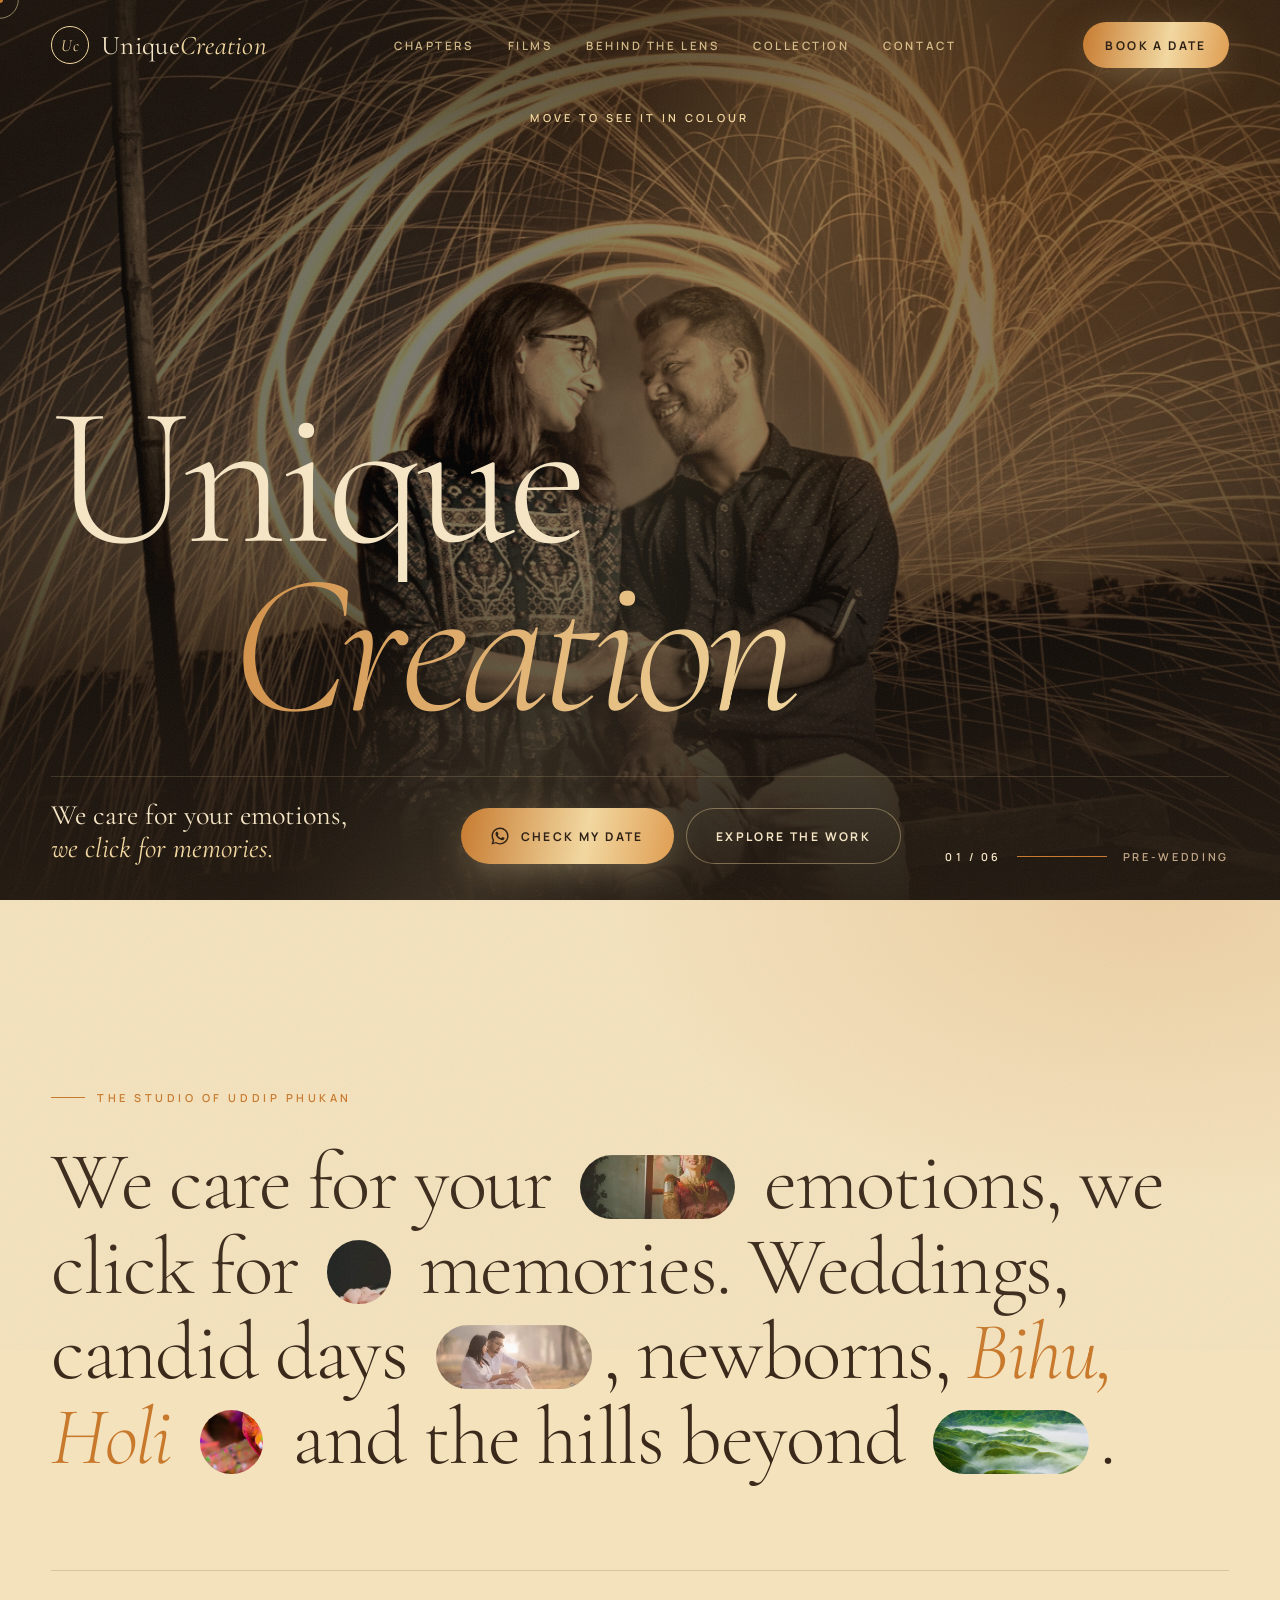
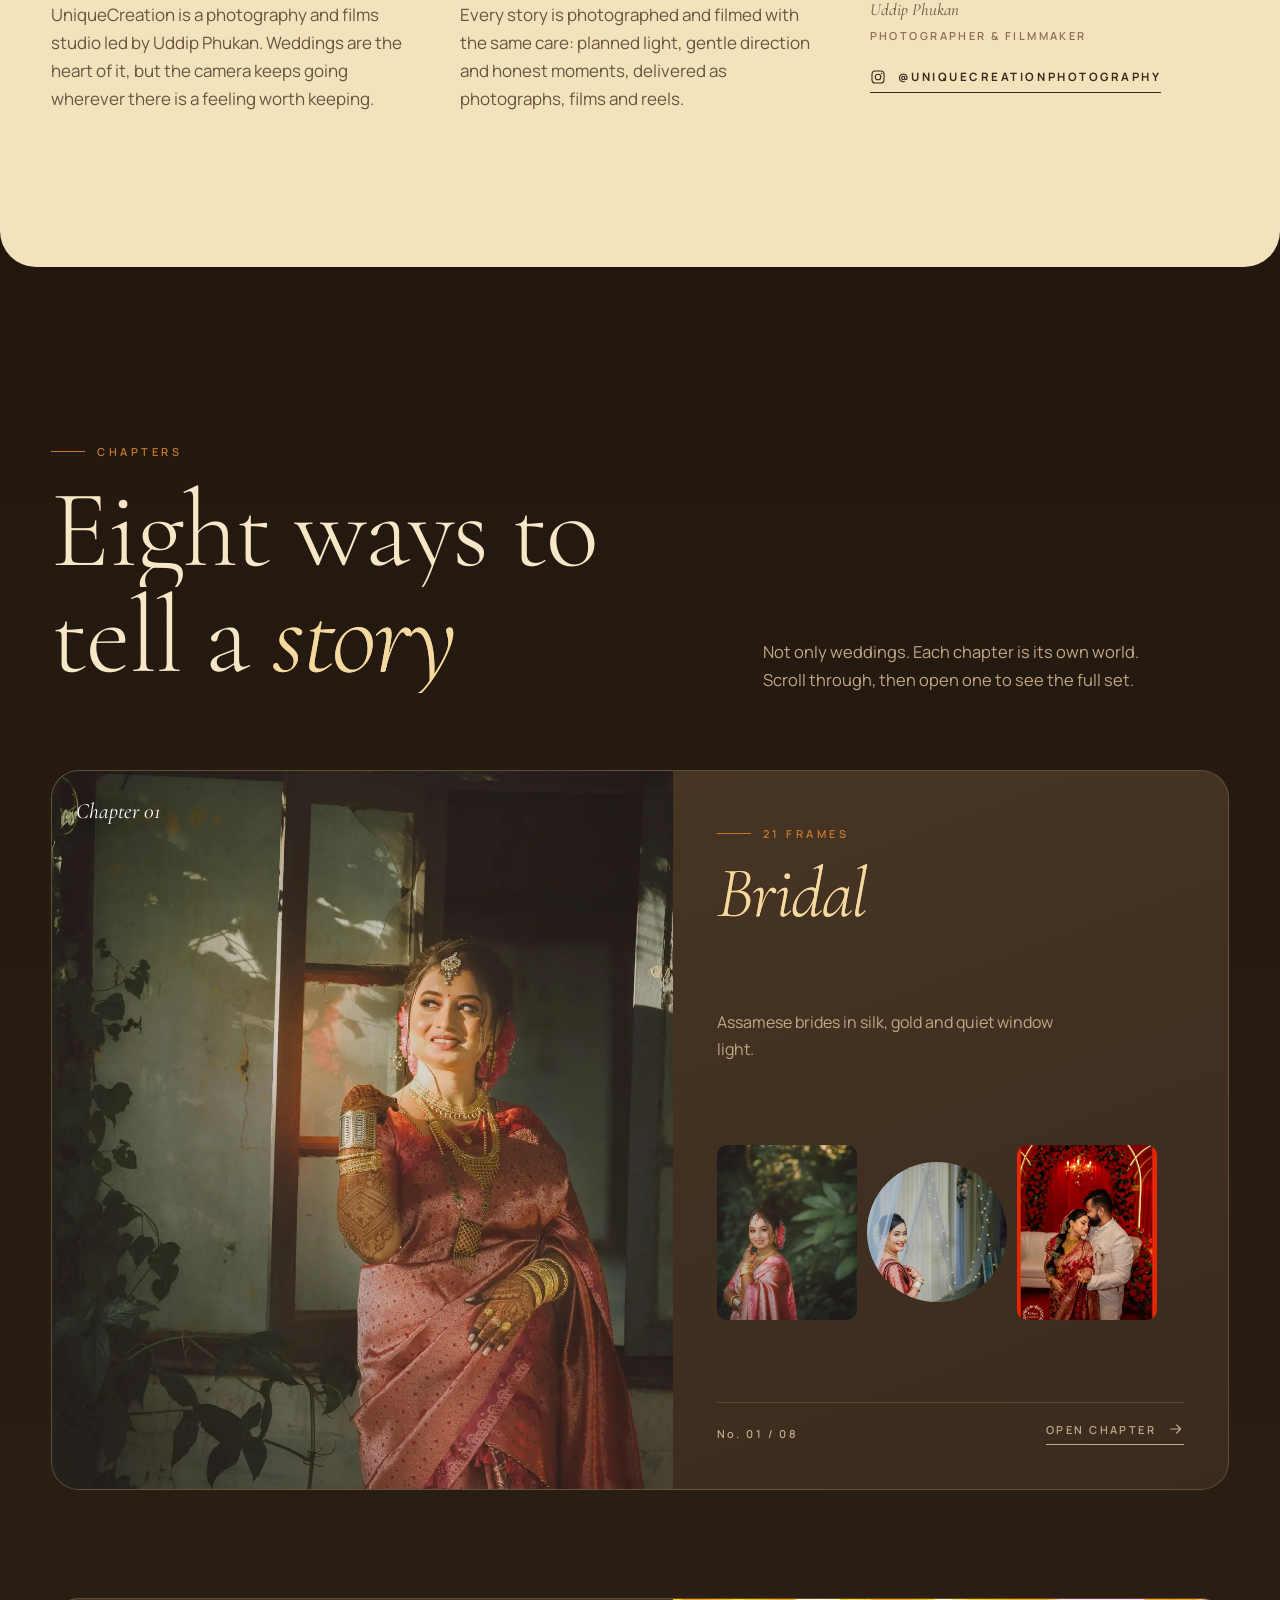
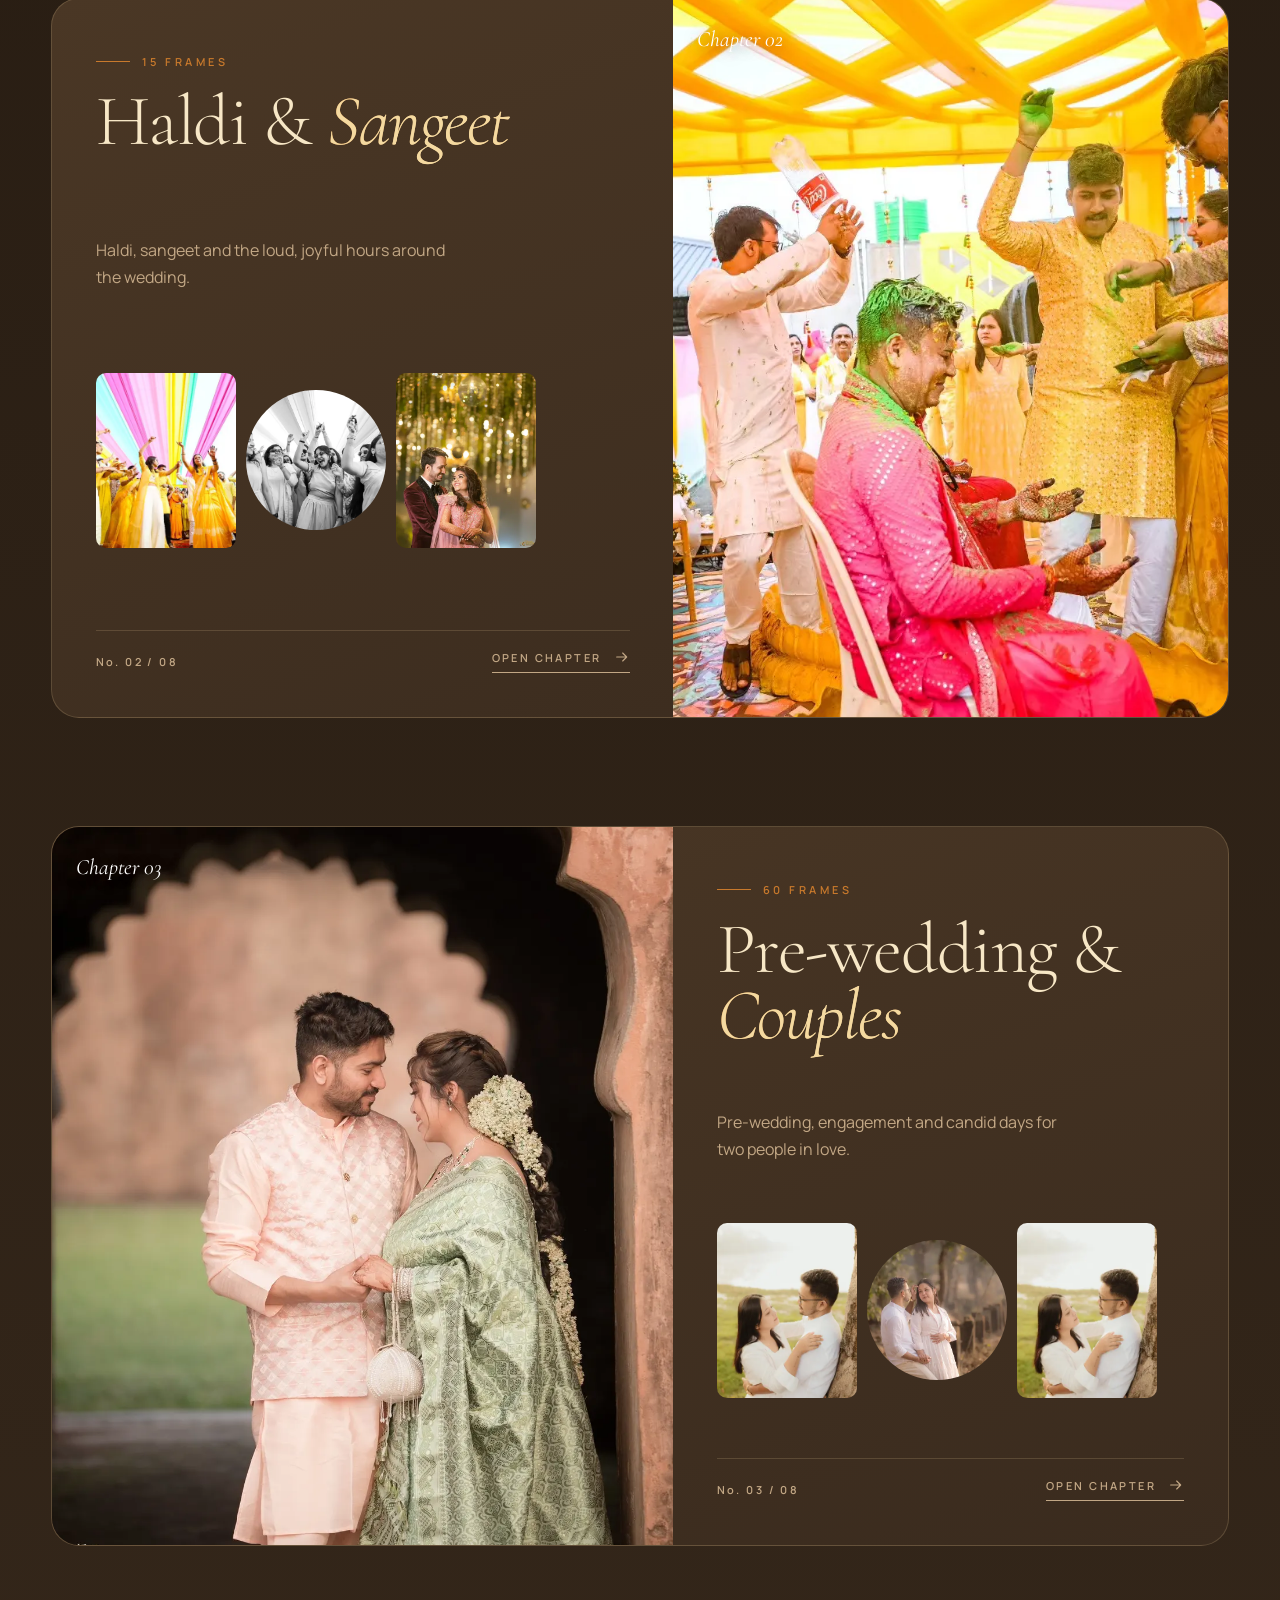
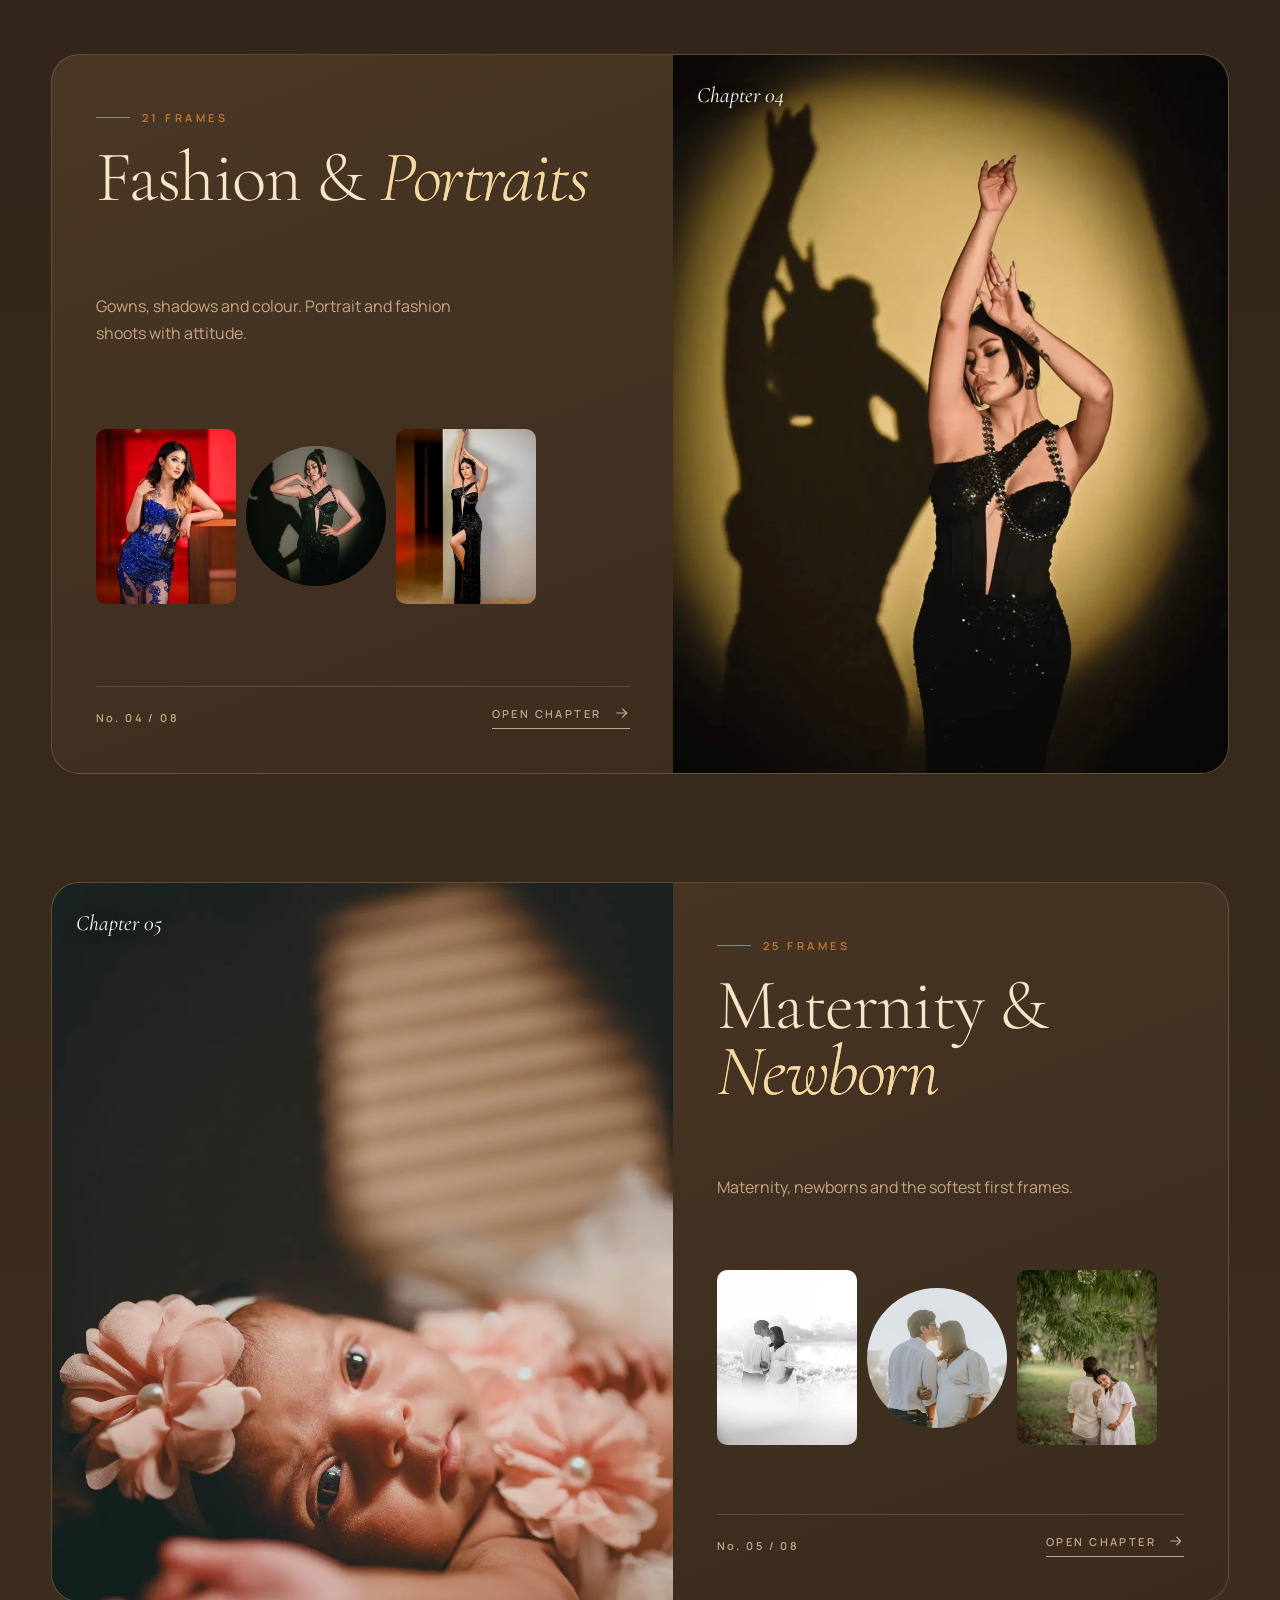
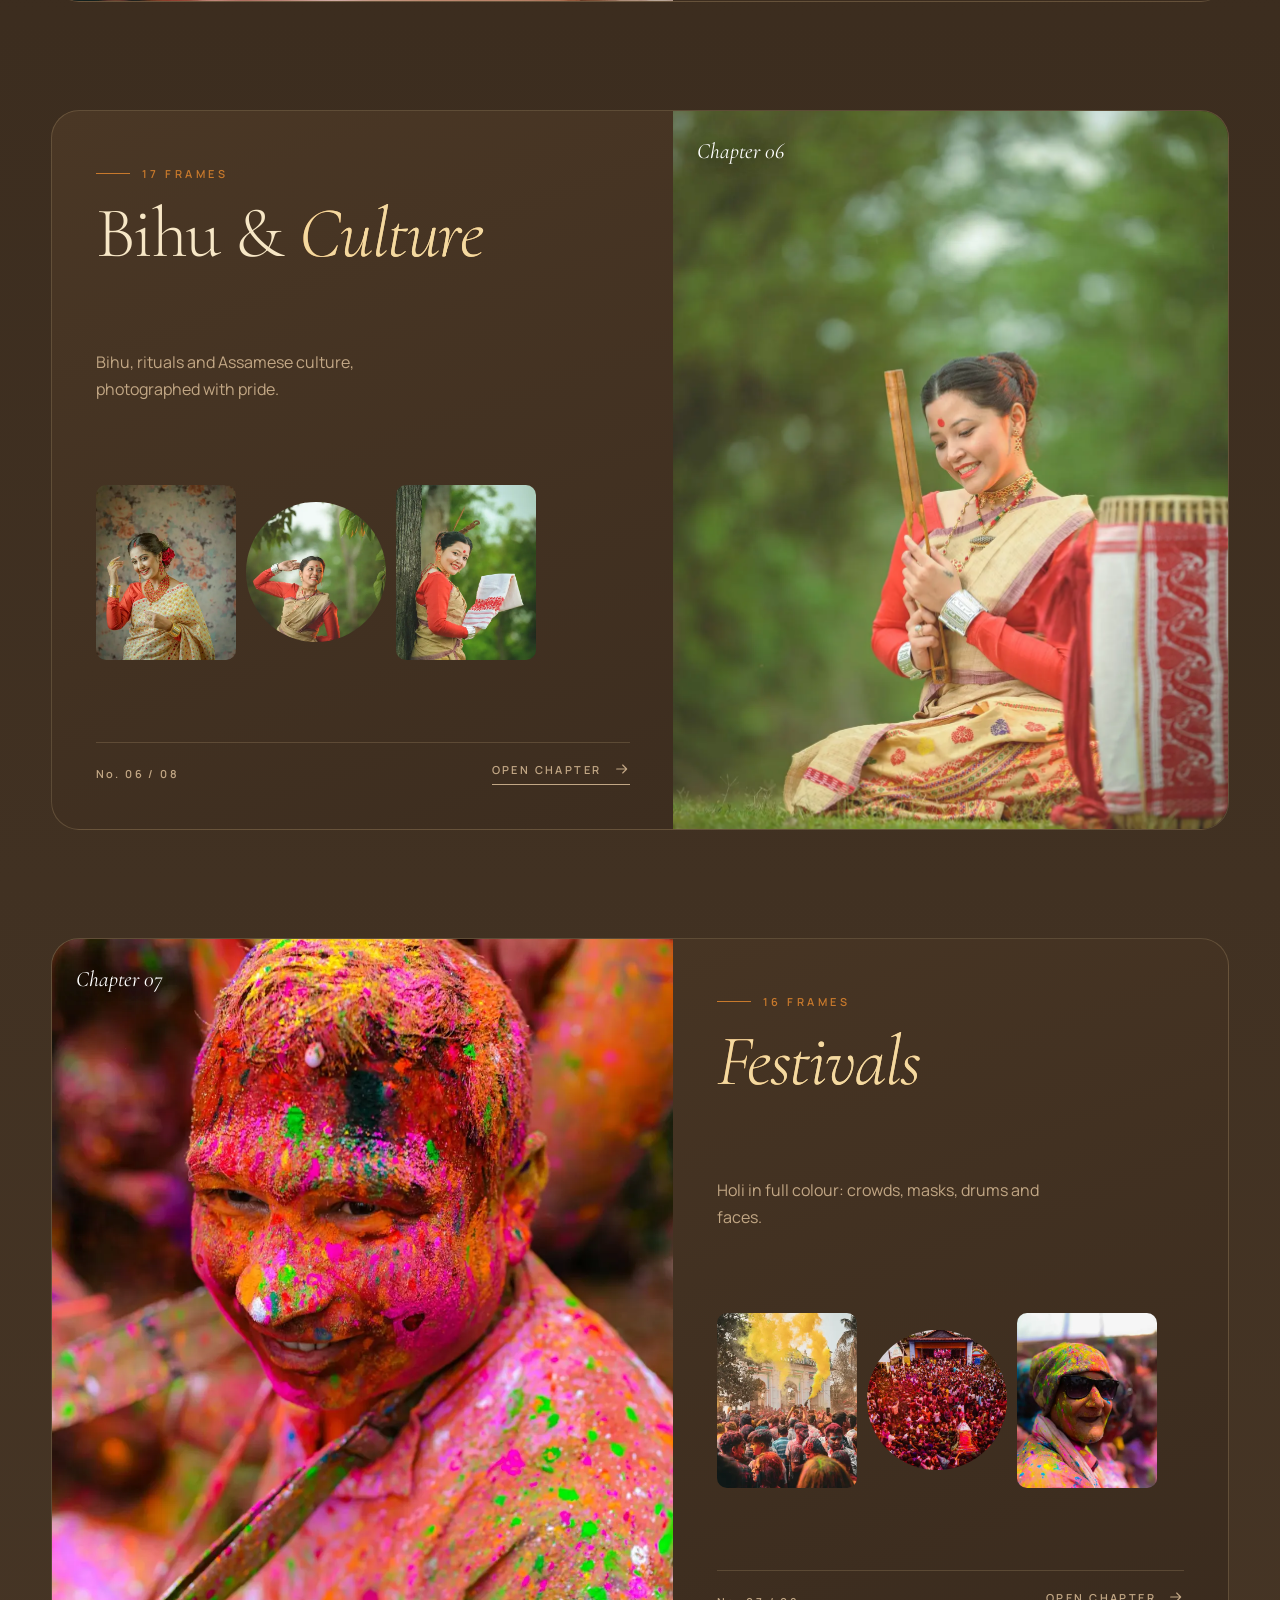
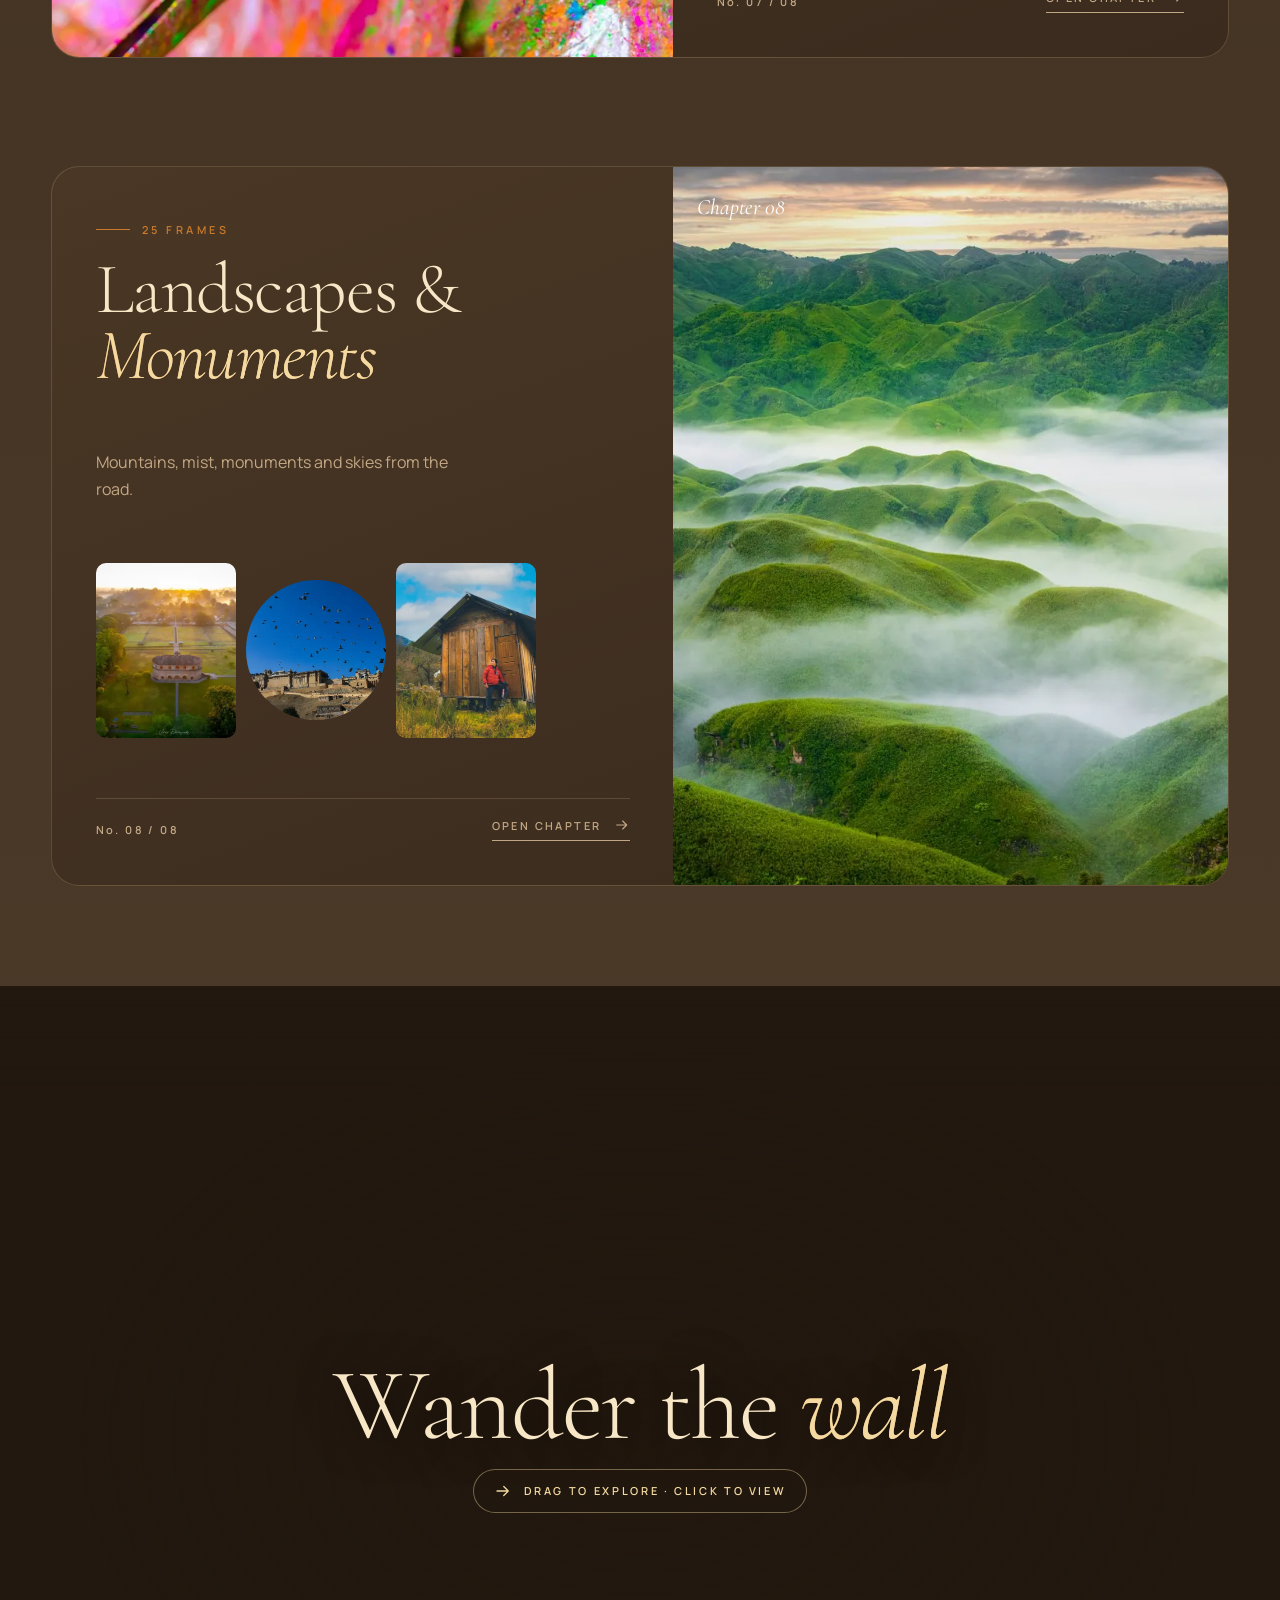
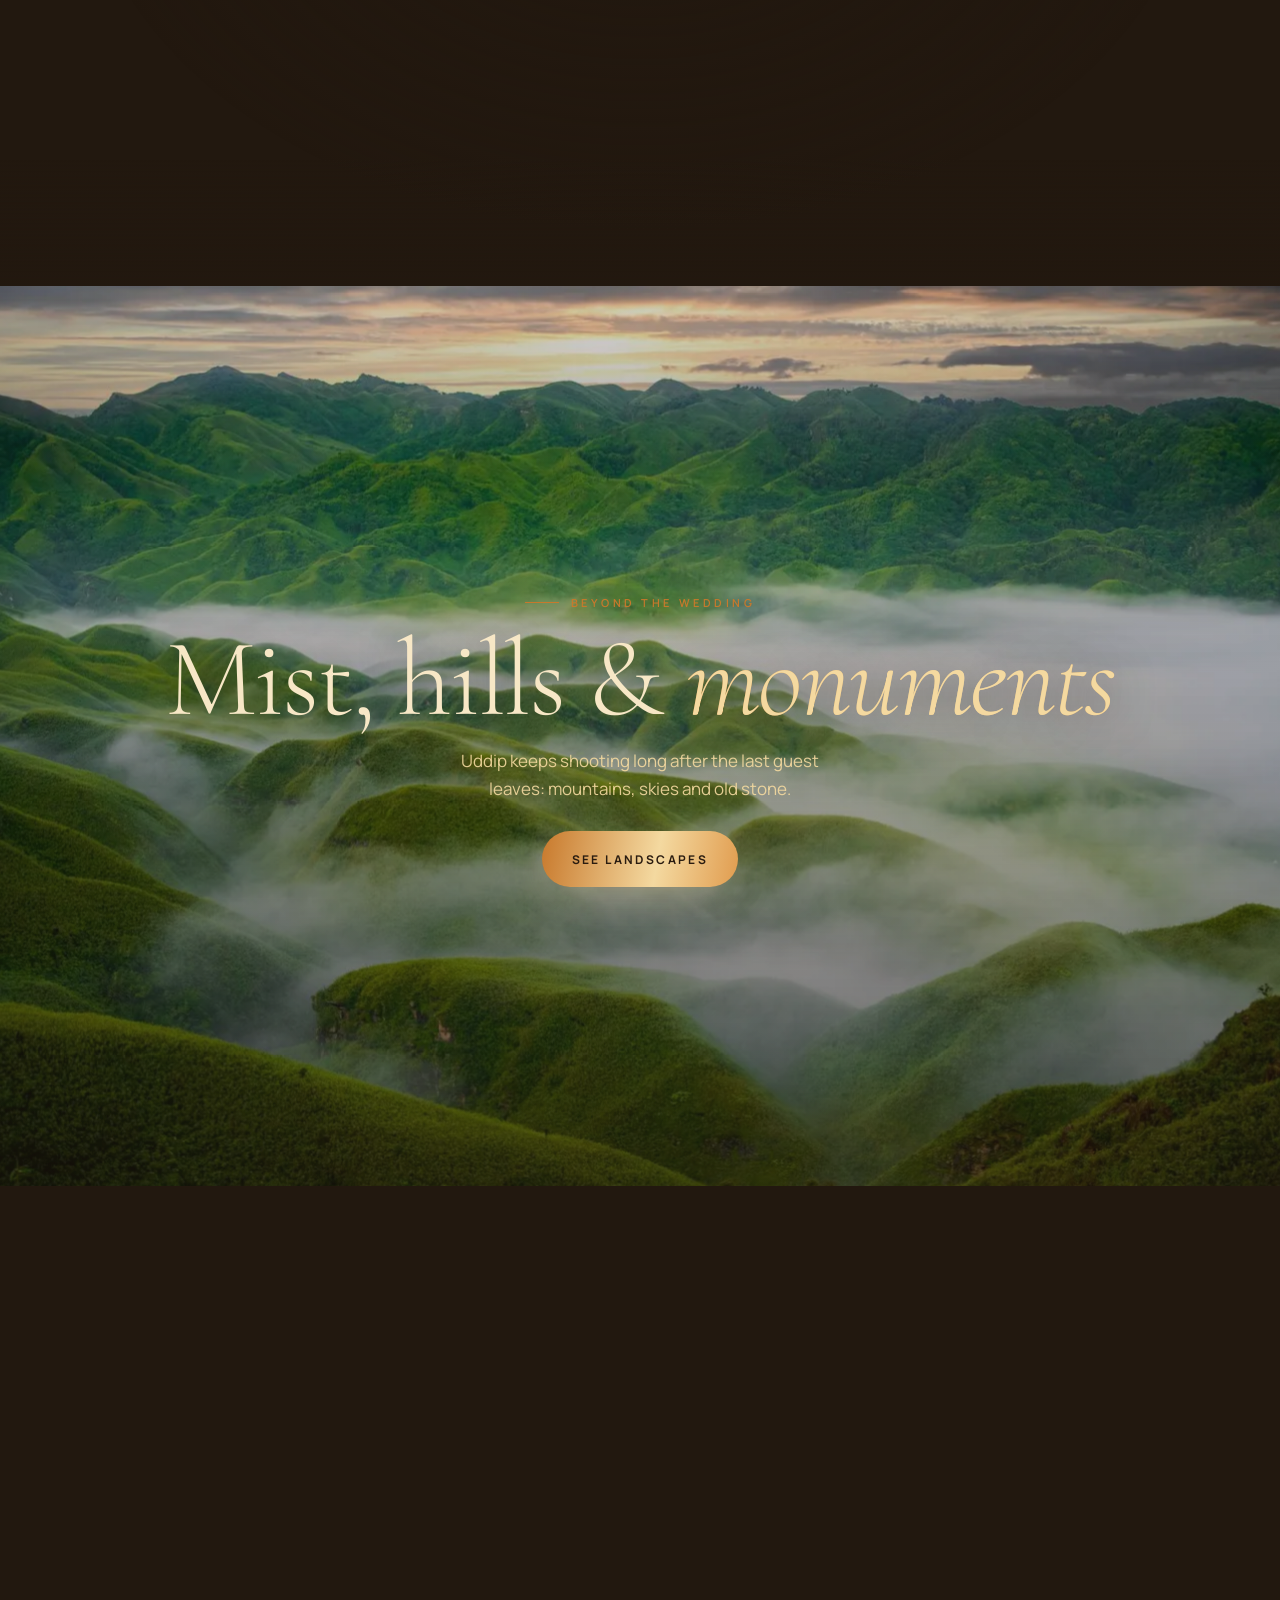
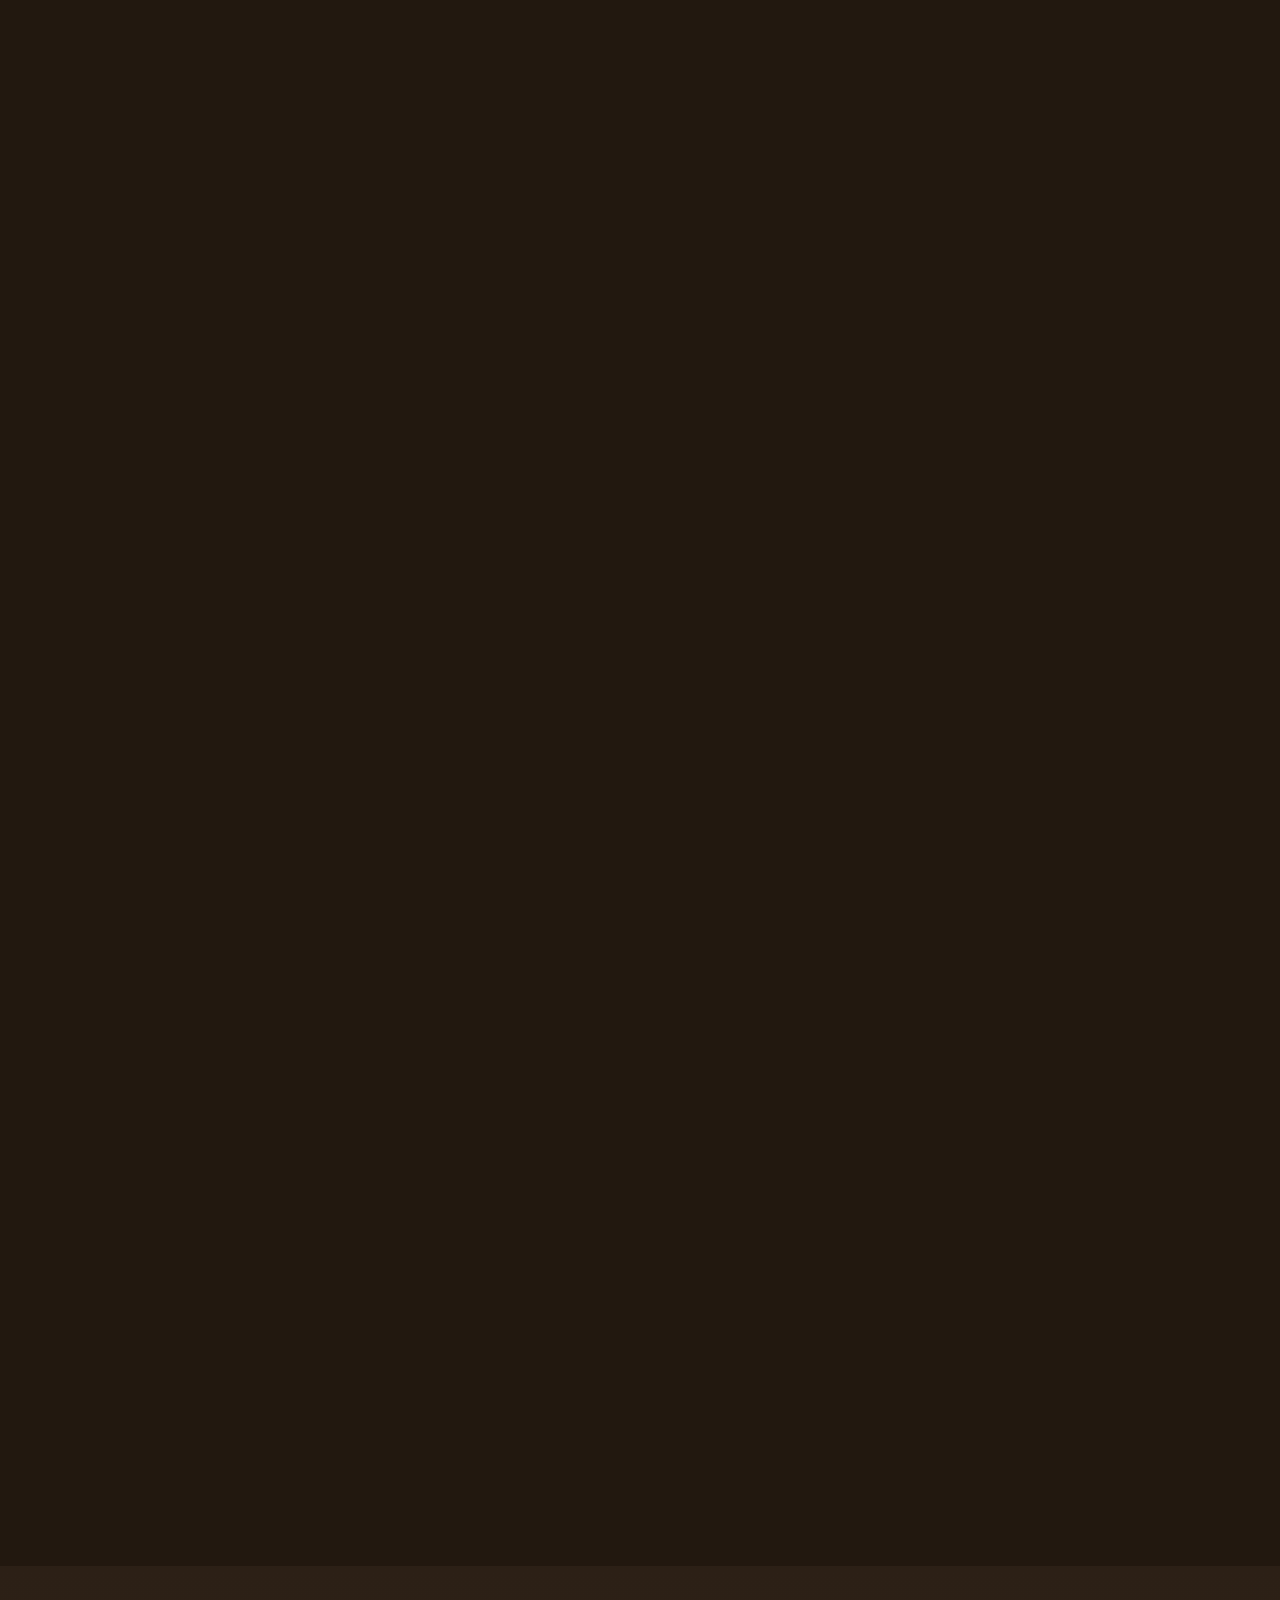
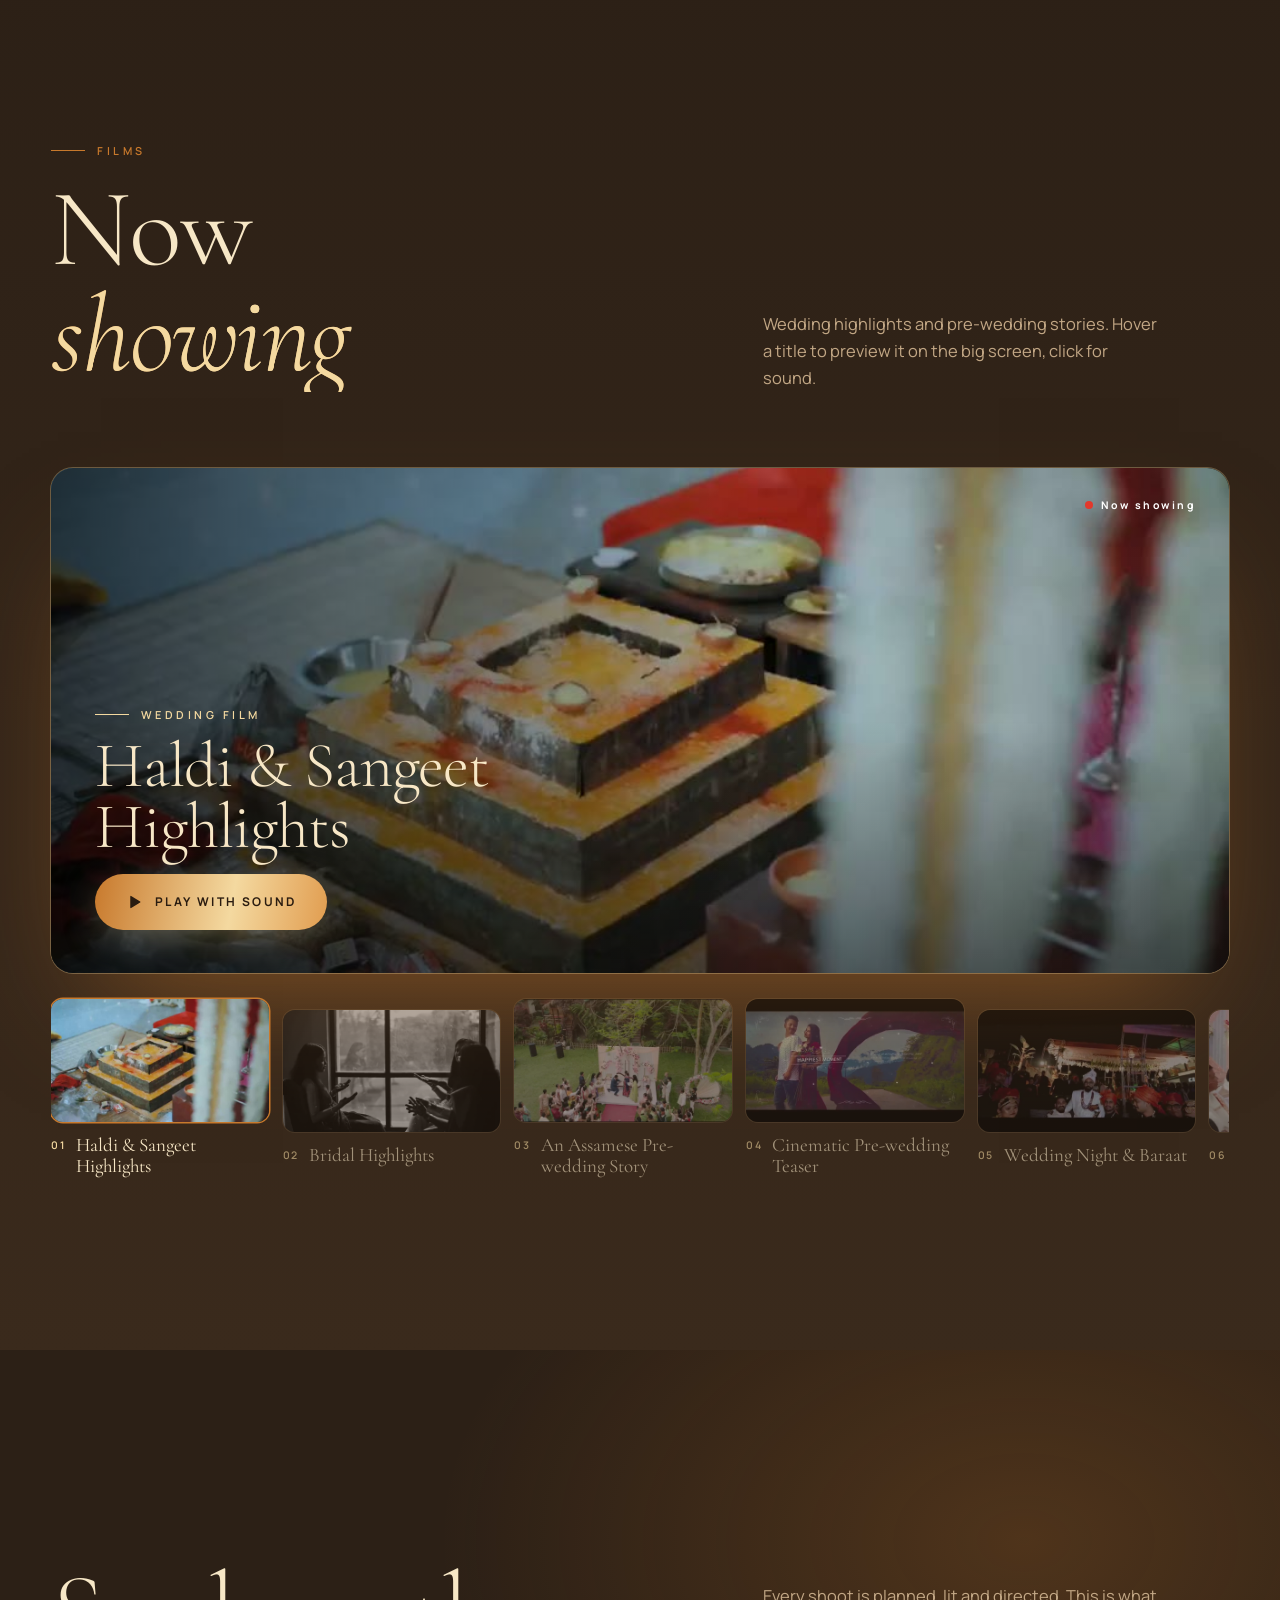
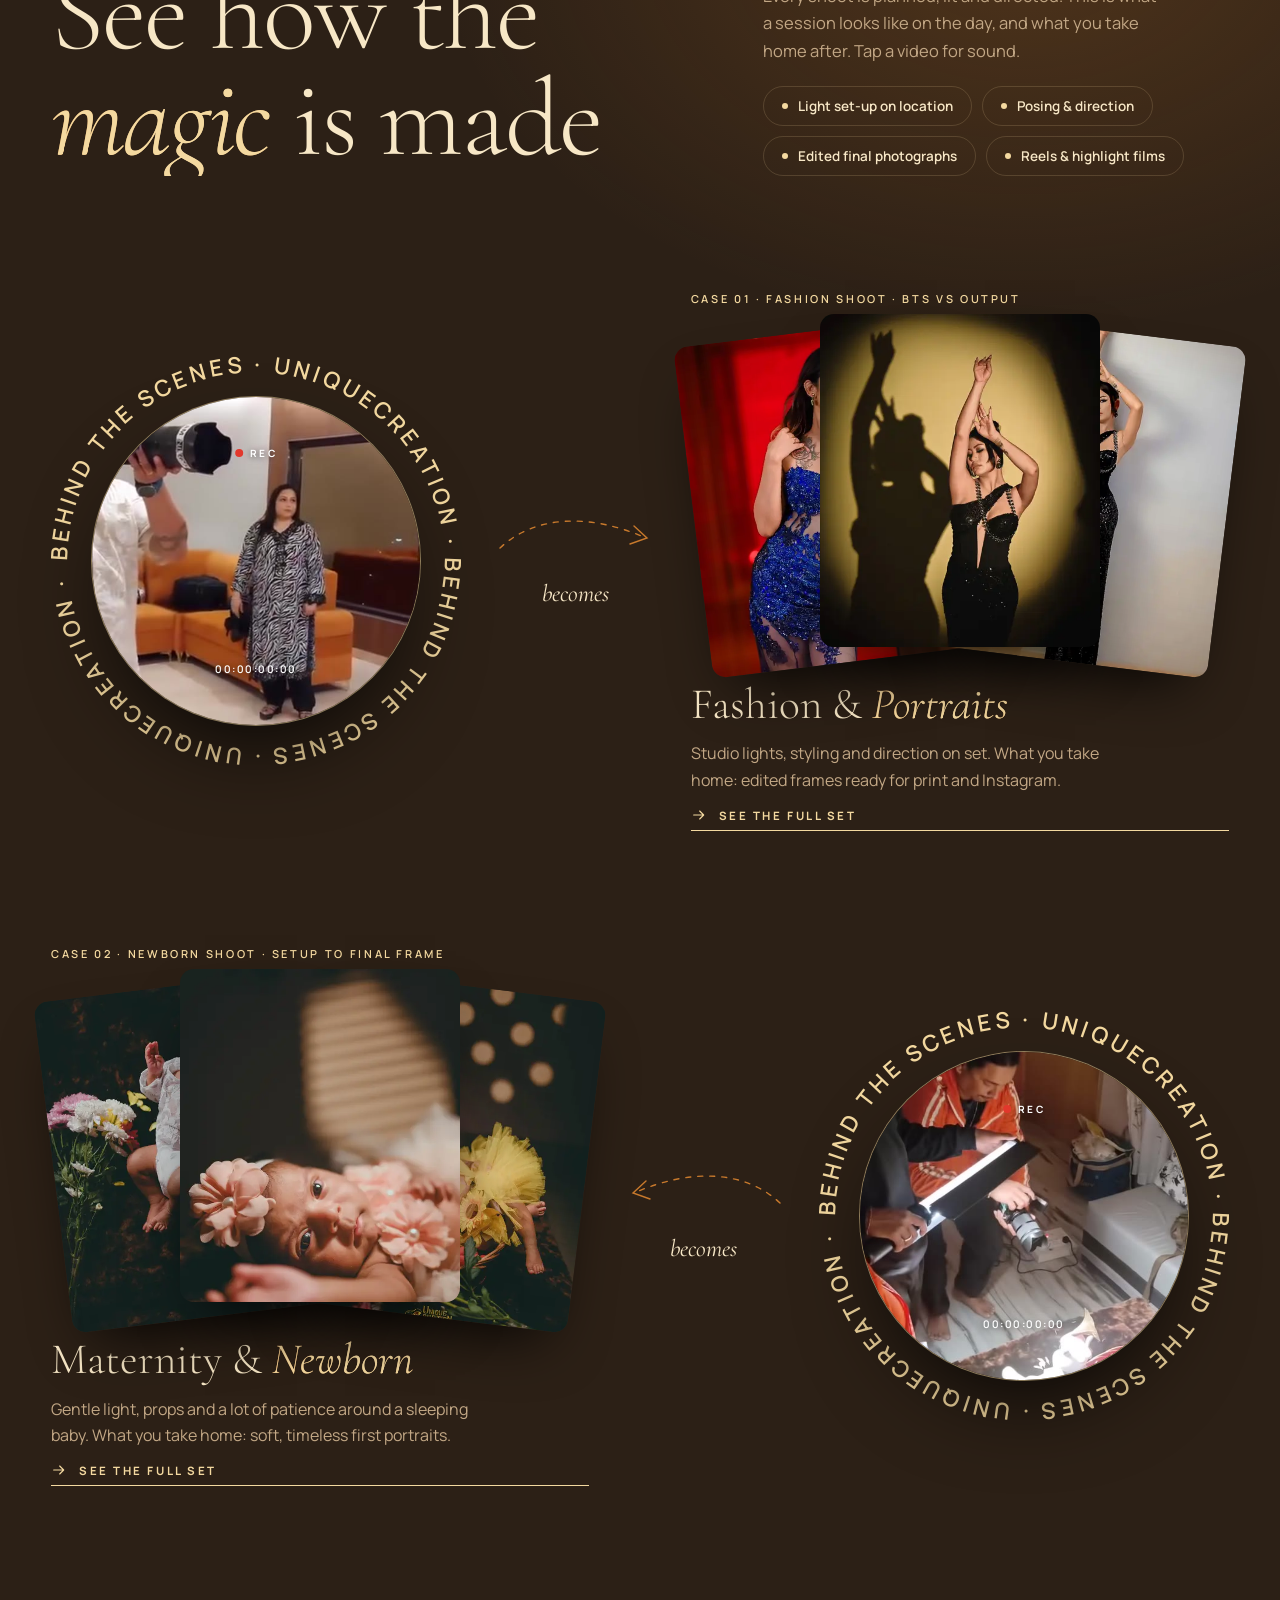
==== commit 64b1dfb0: "v-c-2" ====
--- a/C/index.html
+++ b/C/index.html
@@ -5,12 +5,12 @@
 <meta name="viewport" content="width=device-width,initial-scale=1,viewport-fit=cover">
 <title>UniqueCreation by Uddip Phukan | Wedding, candid, films & landscape photography</title>
 <meta name="description" content="UniqueCreation by Uddip Phukan: wedding, pre-wedding, candid, newborn, fashion and landscape photography and films. We care for your emotions, we click for memories.">
-<meta name="theme-color" content="#0c0a08">
+<meta name="theme-color" content="#22180f">
 <meta property="og:title" content="UniqueCreation by Uddip Phukan | Wedding, candid, films & landscape photography"><meta property="og:description" content="UniqueCreation by Uddip Phukan: wedding, pre-wedding, candid, newborn, fashion and landscape photography and films. We care for your emotions, we click for memories."><meta property="og:image" content="assets/brand/og-image.jpg"><meta property="og:type" content="website">
 <link rel="icon" href="assets/brand/favicon.svg" type="image/svg+xml">
 <link rel="apple-touch-icon" href="assets/brand/apple-touch-icon.png">
 <link rel="preload" href="assets/fonts/corm.woff" as="font" type="font/woff" crossorigin>
-<link rel="stylesheet" href="css/style.css?v=1">
+<link rel="stylesheet" href="css/style.css?v=2">
 <script>try{if(!sessionStorage.getItem('ucc'))document.documentElement.classList.add('js-ld')}catch(e){}</script>
 </head>
 <body data-page="home" id="top">
@@ -195,7 +195,7 @@
 <a class="wa" href="https://wa.me/918486339975?text=Hi%20UniqueCreation%2C%20I%27d%20like%20to%20enquire%20about%20photography." target="_blank" rel="noopener" aria-label="Chat on WhatsApp" data-cursor="Chat"><svg aria-hidden="true"><use href="#i-wa"/></svg></a>
 <div class="lb" id="lb" role="dialog" aria-modal="true" aria-label="Photo viewer" aria-hidden="true"><div class="lb__top"><h3></h3><button class="x" type="button" aria-label="Close"><svg aria-hidden="true"><use href="#i-close"/></svg></button></div><div class="lb__st"><button class="x lb__nv lb__nv--p" type="button" aria-label="Previous"><svg aria-hidden="true"><use href="#i-left"/></svg></button><img alt="" src=""><button class="x lb__nv lb__nv--n" type="button" aria-label="Next"><svg aria-hidden="true"><use href="#i-right"/></svg></button></div><div class="lb__bt"></div></div>
 <div class="vm" role="dialog" aria-modal="true" aria-label="Video player" aria-hidden="true"><div class="vm__top"><h3></h3><button class="x" type="button" aria-label="Close video"><svg aria-hidden="true"><use href="#i-close"/></svg></button></div><div class="vm__st"></div></div>
-<script src="js/data.js?v=1"></script>
-<script src="js/main.js?v=1"></script>
+<script src="js/data.js?v=2"></script>
+<script src="js/main.js?v=2"></script>
 </body>
 </html>
--- a/C/css/style.css
+++ b/C/css/style.css
@@ -4,12 +4,12 @@
 @font-face{font-family:"Man";src:url(../assets/fonts/manrope.woff) format("woff");font-weight:200 800;font-style:normal;font-display:swap}
 
 :root{
-  --bg:#0c0a08;--bg2:#141110;--card:#1a1613;--ink:#efe6d8;--mute:#a49a89;--line:rgba(239,230,216,.14);
-  --gold:#d8b77c;--gold2:#a8803f;--iv:#efe7da;--ivink:#1b1612;
+  --bg:#22180f;--bg2:#2c2016;--card:#3a2b1e;--mocha:#5b4632;--ink:#f7e7c6;--mute:#c2a785;--line:rgba(244,217,160,.16);
+  --gold:#f4d9a0;--gold2:#c8792c;--amber:#c8792c;--iv:#f4e2bd;--ivink:#3b2a1b;
   --serif:"Corm","Cormorant Garamond",Garamond,Georgia,serif;--sans:"Man",system-ui,-apple-system,Segoe UI,Roboto,sans-serif;
   --expo:cubic-bezier(.16,1,.3,1);--io:cubic-bezier(.76,0,.24,1);
   --gut:clamp(18px,4vw,64px);
-  --goldg:linear-gradient(100deg,#a8803f 0%,#f4dfb0 28%,#c9a160 50%,#f6e2b6 72%,#a8803f 100%);
+  --goldg:linear-gradient(100deg,#c8792c 0%,#f4d9a0 30%,#e09a4c 52%,#f8e4b8 74%,#c8792c 100%);
 }
 *,*::before,*::after{box-sizing:border-box}
 *{margin:0}
@@ -27,7 +27,7 @@
 em{font-style:italic}
 .gold{background:var(--goldg);background-size:220% 100%;-webkit-background-clip:text;background-clip:text;color:transparent;animation:shine 9s linear infinite}
 @keyframes shine{to{background-position:-220% 0}}
-.eyebrow{display:inline-flex;align-items:center;gap:12px;font:600 11px/1 var(--sans);letter-spacing:.32em;text-transform:uppercase;color:var(--gold)}
+.eyebrow{display:inline-flex;align-items:center;gap:12px;font:600 11px/1 var(--sans);letter-spacing:.32em;text-transform:uppercase;color:var(--amber)}
 .eyebrow::before{content:"";width:34px;height:1px;background:currentColor}
 .disp{font-family:var(--serif);font-weight:300;font-size:clamp(52px,8.6vw,150px);line-height:.9;letter-spacing:-.02em}
 .disp em{font-weight:300}
@@ -37,10 +37,10 @@
 @keyframes grain{0%{transform:translate(0,0)}20%{transform:translate(-4%,3%)}40%{transform:translate(3%,-5%)}60%{transform:translate(-6%,-2%)}80%{transform:translate(5%,4%)}100%{transform:translate(0,0)}}
 
 /* buttons */
-.btn{position:relative;display:inline-flex;align-items:center;gap:12px;height:56px;padding:0 30px;border-radius:99px;font:700 12px var(--sans);letter-spacing:.2em;text-transform:uppercase;color:var(--bg);background:var(--goldg);background-size:200% 100%;transition:background-position .9s var(--expo),transform .5s var(--expo),box-shadow .5s;box-shadow:0 10px 40px -12px rgba(216,183,124,.5)}
-.btn:hover{background-position:-100% 0;transform:translateY(-2px);box-shadow:0 18px 50px -12px rgba(216,183,124,.7)}
+.btn{position:relative;display:inline-flex;align-items:center;gap:12px;height:56px;padding:0 30px;border-radius:99px;font:700 12px var(--sans);letter-spacing:.2em;text-transform:uppercase;color:#2a1c10;background:var(--goldg);background-size:200% 100%;transition:background-position .9s var(--expo),transform .5s var(--expo),box-shadow .5s;box-shadow:0 10px 40px -12px rgba(244,217,160,.5)}
+.btn:hover{background-position:-100% 0;transform:translateY(-2px);box-shadow:0 18px 50px -12px rgba(244,217,160,.7)}
 .btn svg{width:18px;height:18px;flex:none}
-.btn--ghost{background:transparent;color:var(--ink);box-shadow:inset 0 0 0 1px rgba(239,230,216,.4)}
+.btn--ghost{background:transparent;color:var(--ink);box-shadow:inset 0 0 0 1px rgba(244,217,160,.4)}
 .btn--ghost:hover{box-shadow:inset 0 0 0 1px var(--gold);color:var(--gold)}
 .lnk{display:inline-flex;align-items:center;gap:12px;font:700 11.5px var(--sans);letter-spacing:.22em;text-transform:uppercase;color:var(--gold);padding-bottom:8px;position:relative}
 .lnk::after{content:"";position:absolute;left:0;right:0;bottom:0;height:1px;background:currentColor;transform-origin:right;transition:transform .7s var(--expo)}
@@ -62,7 +62,7 @@
 .cur{position:fixed;left:0;top:0;z-index:240;pointer-events:none;opacity:0;transition:opacity .3s}
 .cur.on{opacity:1}
 .cur__d{position:absolute;width:6px;height:6px;margin:-3px 0 0 -3px;border-radius:50%;background:var(--gold)}
-.cur__r{position:absolute;width:38px;height:38px;margin:-19px 0 0 -19px;border-radius:50%;border:1px solid rgba(216,183,124,.55);display:grid;place-items:center;transition:width .5s var(--expo),height .5s var(--expo),margin .5s var(--expo),background .4s,border-color .4s}
+.cur__r{position:absolute;width:38px;height:38px;margin:-19px 0 0 -19px;border-radius:50%;border:1px solid rgba(244,217,160,.55);display:grid;place-items:center;transition:width .5s var(--expo),height .5s var(--expo),margin .5s var(--expo),background .4s,border-color .4s}
 .cur__r span{font:700 9.5px var(--sans);letter-spacing:.2em;text-transform:uppercase;color:var(--bg);opacity:0;transition:opacity .25s}
 .cur.big .cur__r{width:92px;height:92px;margin:-46px 0 0 -46px;background:var(--gold);border-color:var(--gold)}
 .cur.big .cur__r span{opacity:1}
@@ -72,19 +72,19 @@
 
 /* header */
 .hd{position:fixed;inset:0 0 auto;z-index:90;display:flex;align-items:center;justify-content:space-between;gap:20px;padding:22px var(--gut);transition:transform .7s var(--expo),background .5s,padding .5s}
-.hd.solid{background:linear-gradient(rgba(12,10,8,.85),rgba(12,10,8,0));padding-block:14px}
+.hd.solid{background:linear-gradient(rgba(34,24,15,.85),rgba(34,24,15,0));padding-block:14px}
 .hd.hide{transform:translateY(-120%)}
 .logo{font-family:var(--serif);font-weight:400;font-size:27px;line-height:1;letter-spacing:.01em;display:flex;align-items:center;gap:12px}
 .logo i{width:38px;height:38px;border-radius:50%;border:1px solid var(--gold);display:grid;place-items:center;font:italic 400 17px var(--serif);color:var(--gold);flex:none}
 .logo em{color:var(--gold)}
 .hd nav{display:none;gap:34px}
-.hd nav a{font:600 11.5px var(--sans);letter-spacing:.22em;text-transform:uppercase;color:rgba(239,230,216,.82);position:relative;padding:6px 0}
+.hd nav a{font:600 11.5px var(--sans);letter-spacing:.22em;text-transform:uppercase;color:rgba(244,217,160,.82);position:relative;padding:6px 0}
 .hd nav a::after{content:"";position:absolute;left:50%;bottom:0;width:4px;height:4px;border-radius:50%;background:var(--gold);transform:translateX(-50%) scale(0);transition:transform .5s var(--expo)}
 .hd nav a:hover{color:var(--ink)}
 .hd nav a:hover::after{transform:translateX(-50%) scale(1)}
 .hd__cta{display:none;height:46px;padding:0 22px}
 .mb{display:flex;align-items:center;gap:12px;font:600 11.5px var(--sans);letter-spacing:.22em;text-transform:uppercase}
-.mb i{width:40px;height:40px;border-radius:50%;border:1px solid rgba(216,183,124,.6);display:grid;place-content:center;gap:5px}
+.mb i{width:40px;height:40px;border-radius:50%;border:1px solid rgba(244,217,160,.6);display:grid;place-content:center;gap:5px}
 .mb i::before,.mb i::after{content:"";width:14px;height:1px;background:var(--gold)}
 @media(min-width:1000px){.hd nav,.hd__cta{display:flex}.mb{display:none}}
 .mn{position:fixed;inset:0;z-index:95;background:var(--bg2);display:flex;flex-direction:column;justify-content:space-between;padding:22px var(--gut) 34px;clip-path:circle(0 at calc(100% - 40px) 42px);transition:clip-path 1s var(--io);visibility:hidden}
@@ -98,7 +98,7 @@
 .mn.open nav a:nth-child(2){transition-delay:.06s}.mn.open nav a:nth-child(3){transition-delay:.12s}.mn.open nav a:nth-child(4){transition-delay:.18s}.mn.open nav a:nth-child(5){transition-delay:.24s}
 .mn__f{display:grid;gap:6px}
 .mn__f a{font-family:var(--serif);font-size:28px;color:var(--gold)}
-.x{width:50px;height:50px;border-radius:50%;border:1px solid rgba(216,183,124,.6);display:grid;place-items:center;color:var(--gold);transition:transform .6s var(--expo),background .3s,color .3s;flex:none}
+.x{width:50px;height:50px;border-radius:50%;border:1px solid rgba(244,217,160,.6);display:grid;place-items:center;color:var(--gold);transition:transform .6s var(--expo),background .3s,color .3s;flex:none}
 .x:hover{transform:rotate(90deg);background:var(--gold);color:var(--bg)}
 .x svg{width:18px;height:18px}
 
@@ -110,15 +110,15 @@
 .sl img{position:absolute;inset:0;width:100%;height:100%;object-fit:cover;transform:scale(1.06);max-width:none}
 .sl.on img,.sl.was img{animation:kb 9s linear both}
 @keyframes kb{from{transform:scale(1.04)}to{transform:scale(1.16)}}
-.sl__b{filter:grayscale(1) brightness(.5) contrast(1.12)}
+.sl__b{filter:sepia(.85) saturate(1.25) hue-rotate(-8deg) brightness(.48) contrast(1.1)}
 .sl__c{position:absolute;inset:0;-webkit-mask:radial-gradient(circle at var(--mx,50%) var(--my,50%),#000 0,#000 calc(var(--rad,0px) - 60px),transparent var(--rad,0px));mask:radial-gradient(circle at var(--mx,50%) var(--my,50%),#000 0,#000 calc(var(--rad,0px) - 60px),transparent var(--rad,0px))}
-.hero__v{position:absolute;inset:0;z-index:2;pointer-events:none;background:radial-gradient(ellipse at 50% 45%,transparent 30%,rgba(12,10,8,.55) 100%),linear-gradient(rgba(12,10,8,.55),transparent 22%,transparent 55%,rgba(12,10,8,.9))}
-.lens{position:absolute;left:0;top:0;z-index:3;width:calc(var(--rad,0px)*2 - 60px);height:calc(var(--rad,0px)*2 - 60px);border-radius:50%;border:1px solid rgba(216,183,124,.7);pointer-events:none;will-change:transform;box-shadow:0 0 0 1px rgba(0,0,0,.15),inset 0 0 60px rgba(216,183,124,.08)}
-.lens::before,.lens::after{content:"";position:absolute;background:rgba(216,183,124,.8)}
+.hero__v{position:absolute;inset:0;z-index:2;pointer-events:none;background:radial-gradient(ellipse at 50% 45%,transparent 30%,rgba(34,24,15,.55) 100%),linear-gradient(rgba(34,24,15,.55),transparent 22%,transparent 55%,rgba(34,24,15,.9))}
+.lens{position:absolute;left:0;top:0;z-index:3;width:calc(var(--rad,0px)*2 - 60px);height:calc(var(--rad,0px)*2 - 60px);border-radius:50%;border:1px solid rgba(244,217,160,.7);pointer-events:none;will-change:transform;box-shadow:0 0 0 1px rgba(0,0,0,.15),inset 0 0 60px rgba(244,217,160,.08)}
+.lens::before,.lens::after{content:"";position:absolute;background:rgba(244,217,160,.8)}
 .lens::before{left:50%;top:-10px;width:1px;height:20px}
 .lens::after{top:50%;left:-10px;height:1px;width:20px}
-.lens b{position:absolute;right:-10px;top:50%;width:20px;height:1px;background:rgba(216,183,124,.8)}
-.lens i{position:absolute;left:50%;bottom:-10px;width:1px;height:20px;background:rgba(216,183,124,.8)}
+.lens b{position:absolute;right:-10px;top:50%;width:20px;height:1px;background:rgba(244,217,160,.8)}
+.lens i{position:absolute;left:50%;bottom:-10px;width:1px;height:20px;background:rgba(244,217,160,.8)}
 .hero__in{position:absolute;inset:0;z-index:4;display:flex;flex-direction:column;justify-content:flex-end;padding:0 var(--gut) clamp(26px,4vh,44px);pointer-events:none}
 .hero__in a,.hero__in button{pointer-events:auto}
 .hero__t{font-family:var(--serif);font-weight:300;font-size:clamp(76px,15.6vw,280px);line-height:.8;letter-spacing:-.035em;margin-bottom:clamp(20px,3vh,36px)}
@@ -152,12 +152,12 @@
 .pi img{height:100%;width:2.2em;max-width:none;object-fit:cover}
 .in .pi{width:1.9em;margin:0 .14em}
 .pi--r{border-radius:50%}.in .pi--r{width:.78em}
-.iv__g{display:grid;gap:30px;margin-top:clamp(50px,7vw,100px);padding-top:30px;border-top:1px solid rgba(27,22,18,.16)}
-.iv__g p{max-width:42ch;color:#4c443b;font-size:17px}
+.iv__g{display:grid;gap:30px;margin-top:clamp(50px,7vw,100px);padding-top:30px;border-top:1px solid rgba(59,42,27,.16)}
+.iv__g p{max-width:42ch;color:#6a5440;font-size:17px}
 .iv__g .lnk{color:var(--ivink)}
 @media(min-width:900px){.iv__g{grid-template-columns:1fr 1fr 1fr;gap:50px}}
 .iv__sig{font-family:var(--serif);font-style:italic;font-size:34px;color:var(--gold2);line-height:1}
-.iv__sig small{display:block;font:600 11px var(--sans);letter-spacing:.22em;text-transform:uppercase;color:#7a7064;margin-top:10px;font-style:normal}
+.iv__sig small{display:block;font:600 11px var(--sans);letter-spacing:.22em;text-transform:uppercase;color:#8a6e52;margin-top:10px;font-style:normal}
 
 /* reveal */
 .rv{opacity:0;transform:translateY(40px);transition:opacity 1.2s var(--expo),transform 1.4s var(--expo);transition-delay:var(--d,0s)}
@@ -198,10 +198,10 @@
 .wall__t{position:absolute;left:0;top:0;width:var(--tw);height:var(--th);padding:10px;will-change:transform}
 .wall__t img{width:100%;height:100%;object-fit:cover;border-radius:12px;pointer-events:none;transition:transform .9s var(--expo),opacity .5s,filter .5s;-webkit-user-drag:none}
 .wall:not(.drag) .wall__t:hover img{transform:scale(1.04)}
-@media(hover:hover){.wall.hov .wall__t img{opacity:.38;filter:grayscale(.6)}.wall.hov .wall__t:hover img{opacity:1;filter:none}}
-.wall__o{position:absolute;inset:0;z-index:2;pointer-events:none;display:grid;place-items:center;text-align:center;background:radial-gradient(ellipse at 50% 50%,rgba(12,10,8,.78) 0%,rgba(12,10,8,.35) 34%,transparent 62%),linear-gradient(var(--bg),transparent 14%,transparent 86%,var(--bg))}
+@media(hover:hover){.wall.hov .wall__t img{opacity:.38;filter:sepia(.7)}.wall.hov .wall__t:hover img{opacity:1;filter:none}}
+.wall__o{position:absolute;inset:0;z-index:2;pointer-events:none;display:grid;place-items:center;text-align:center;background:radial-gradient(ellipse at 50% 50%,rgba(34,24,15,.78) 0%,rgba(34,24,15,.35) 34%,transparent 62%),linear-gradient(var(--bg),transparent 14%,transparent 86%,var(--bg))}
 .wall__o .disp{font-size:clamp(50px,8vw,140px);text-shadow:0 4px 40px rgba(0,0,0,.6)}
-.wall__o p{margin-top:18px;display:inline-flex;align-items:center;gap:12px;height:44px;padding:0 20px;border-radius:99px;background:rgba(12,10,8,.55);-webkit-backdrop-filter:blur(10px);backdrop-filter:blur(10px);border:1px solid rgba(216,183,124,.4);font:600 11px var(--sans);letter-spacing:.24em;text-transform:uppercase;color:var(--gold)}
+.wall__o p{margin-top:18px;display:inline-flex;align-items:center;gap:12px;height:44px;padding:0 20px;border-radius:99px;background:rgba(34,24,15,.55);-webkit-backdrop-filter:blur(10px);backdrop-filter:blur(10px);border:1px solid rgba(244,217,160,.4);font:600 11px var(--sans);letter-spacing:.24em;text-transform:uppercase;color:var(--gold)}
 .wall__o p svg{width:18px;height:18px}
 
 /* landscapes zoom grid */
@@ -210,14 +210,14 @@
 .lz__g{position:absolute;left:50%;top:50%;display:grid;grid-template-columns:repeat(3,var(--tw));grid-template-rows:repeat(3,var(--th));gap:var(--gp);transform-origin:50% 50%;will-change:transform;margin-left:calc((var(--tw)*3 + var(--gp)*2)/-2);margin-top:calc((var(--th)*3 + var(--gp)*2)/-2)}
 .lz__g img{width:100%;height:100%;object-fit:cover;border-radius:calc(14px * var(--rr,1))}
 .lz__h{position:absolute;left:0;right:0;top:clamp(80px,12vh,120px);text-align:center;z-index:2;pointer-events:none}
-.lz__o{position:absolute;inset:0;z-index:3;display:grid;place-items:center;text-align:center;padding:0 var(--gut);background:linear-gradient(rgba(12,10,8,.15),rgba(12,10,8,.55));opacity:0;pointer-events:none}
+.lz__o{position:absolute;inset:0;z-index:3;display:grid;place-items:center;text-align:center;padding:0 var(--gut);background:linear-gradient(rgba(34,24,15,.15),rgba(34,24,15,.55));opacity:0;pointer-events:none}
 .lz__o.live{pointer-events:auto}
 .lz__o .disp{text-shadow:0 4px 40px rgba(0,0,0,.5)}
-.lz__o p{color:rgba(239,230,216,.9);max-width:38ch;margin:18px auto 28px;font-size:17px}
+.lz__o p{color:rgba(244,217,160,.9);max-width:38ch;margin:18px auto 28px;font-size:17px}
 
 /* now showing */
 .ns{padding:clamp(100px,13vw,190px) 0;background:linear-gradient(var(--bg),var(--bg2))}
-.screen{position:relative;aspect-ratio:21/9;border-radius:22px;overflow:hidden;background:#000;box-shadow:0 0 0 1px rgba(216,183,124,.28),0 60px 120px -50px rgba(216,183,124,.35)}
+.screen{position:relative;aspect-ratio:21/9;border-radius:22px;overflow:hidden;background:#000;box-shadow:0 0 0 1px rgba(244,217,160,.28),0 60px 120px -50px rgba(244,217,160,.35)}
 .screen img,.screen video{position:absolute;inset:0;width:100%;height:100%;object-fit:cover}
 .screen video{opacity:0;transition:opacity .8s}
 .screen video.on{opacity:1}
@@ -254,13 +254,13 @@
 .orb{position:relative;width:clamp(280px,32vw,460px);aspect-ratio:1;display:grid;place-items:center;cursor:pointer;justify-self:center}
 .orb__ring{position:absolute;inset:0;animation:spin 26s linear infinite;color:var(--gold)}
 .orb__ring text{font:600 11px var(--sans);letter-spacing:.42em;fill:currentColor;text-transform:uppercase}
-.orb__v{position:relative;width:80%;aspect-ratio:1;border-radius:50%;overflow:hidden;box-shadow:0 0 0 1px rgba(216,183,124,.5),0 40px 90px -30px rgba(0,0,0,.9);transition:transform 1s var(--expo)}
+.orb__v{position:relative;width:80%;aspect-ratio:1;border-radius:50%;overflow:hidden;box-shadow:0 0 0 1px rgba(244,217,160,.5),0 40px 90px -30px rgba(0,0,0,.9);transition:transform 1s var(--expo)}
 .orb:hover .orb__v{transform:scale(1.03)}
 .orb__v video{position:absolute;inset:0;width:100%;height:100%;object-fit:cover}
 .orb__rec{position:absolute;left:50%;top:15%;transform:translateX(-50%);display:flex;align-items:center;gap:7px;font:700 10px var(--sans);letter-spacing:.22em;color:#fff;z-index:2;text-shadow:0 1px 6px rgba(0,0,0,.6)}
 .orb__rec i{width:8px;height:8px;border-radius:50%;background:#e2382c;animation:blink 1.2s steps(2,end) infinite}
 .orb__tc{position:absolute;left:50%;bottom:15%;transform:translateX(-50%);font:600 10.5px var(--sans);letter-spacing:.14em;color:#fff;z-index:2;font-variant-numeric:tabular-nums;text-shadow:0 1px 6px rgba(0,0,0,.6)}
-.orb__pl{position:absolute;left:50%;top:50%;width:84px;height:84px;margin:-42px 0 0 -42px;border-radius:50%;background:rgba(216,183,124,.92);color:var(--bg);display:grid;place-items:center;z-index:2;font:700 9.5px/1.3 var(--sans);letter-spacing:.16em;text-transform:uppercase;text-align:center;transform:scale(.6);opacity:0;transition:transform .6s var(--expo),opacity .4s}
+.orb__pl{position:absolute;left:50%;top:50%;width:84px;height:84px;margin:-42px 0 0 -42px;border-radius:50%;background:rgba(244,217,160,.92);color:var(--bg);display:grid;place-items:center;z-index:2;font:700 9.5px/1.3 var(--sans);letter-spacing:.16em;text-transform:uppercase;text-align:center;transform:scale(.6);opacity:0;transition:transform .6s var(--expo),opacity .4s}
 .orb:hover .orb__pl,.orb:focus-visible .orb__pl{transform:none;opacity:1}
 @media(hover:none){.orb__pl{transform:scale(.8);opacity:.95}}
 .case__ar{display:grid;justify-items:center;gap:6px;color:var(--gold);transform:rotate(90deg);width:120px}
@@ -287,7 +287,7 @@
 /* reels */
 .rl{padding:clamp(100px,13vw,190px) 0;background:var(--bg)}
 .rl__g{display:flex;justify-content:center;align-items:center;gap:clamp(14px,2.4vw,40px)}
-.rc{position:relative;flex:none;width:clamp(200px,21vw,300px);aspect-ratio:9/16;border-radius:24px;overflow:hidden;background:#111;box-shadow:0 0 0 1px rgba(216,183,124,.35),0 40px 80px -30px rgba(0,0,0,.9);transition:transform 1s var(--expo)}
+.rc{position:relative;flex:none;width:clamp(200px,21vw,300px);aspect-ratio:9/16;border-radius:24px;overflow:hidden;background:#111;box-shadow:0 0 0 1px rgba(244,217,160,.35),0 40px 80px -30px rgba(0,0,0,.9);transition:transform 1s var(--expo)}
 .rc:nth-child(2){width:clamp(230px,25vw,350px)}
 .rc:hover{transform:translateY(-10px)}
 .rc img,.rc video{position:absolute;inset:0;width:100%;height:100%;object-fit:cover}
@@ -299,7 +299,7 @@
 
 /* contact */
 .ct{position:relative;padding:clamp(100px,13vw,190px) 0 clamp(80px,10vw,140px);background:var(--bg);overflow:hidden}
-.ct::before{content:"";position:absolute;width:70vw;height:70vw;max-width:900px;max-height:900px;left:-20vw;top:-10vw;border-radius:50%;background:radial-gradient(circle,rgba(216,183,124,.16),transparent 65%);pointer-events:none}
+.ct::before{content:"";position:absolute;width:70vw;height:70vw;max-width:900px;max-height:900px;left:-20vw;top:-10vw;border-radius:50%;background:radial-gradient(circle,rgba(244,217,160,.16),transparent 65%);pointer-events:none}
 .ct__g{display:grid;gap:60px;margin-top:clamp(40px,6vw,80px)}
 .ct__n{display:grid;gap:4px;align-content:start}
 .ct__n .eyebrow{margin:20px 0 10px}
@@ -308,12 +308,12 @@
 .ct__n a::after{content:"";position:absolute;left:0;bottom:.08em;height:1px;width:100%;background:var(--gold);transform:scaleX(0);transform-origin:left;transition:transform .8s var(--expo)}
 .ct__n a:hover::after{transform:none}
 .ct__n a.sm{font-size:clamp(24px,2.6vw,38px);font-style:italic}
-.form{display:grid;gap:30px;align-content:start;background:rgba(239,230,216,.03);border:1px solid var(--line);border-radius:26px;padding:clamp(24px,3.4vw,46px);-webkit-backdrop-filter:blur(6px);backdrop-filter:blur(6px)}
+.form{display:grid;gap:30px;align-content:start;background:rgba(244,217,160,.03);border:1px solid var(--line);border-radius:26px;padding:clamp(24px,3.4vw,46px);-webkit-backdrop-filter:blur(6px);backdrop-filter:blur(6px)}
 .form h3{font-family:var(--serif);font-weight:300;font-size:clamp(32px,3vw,44px);line-height:1}
 .form h3 em{color:var(--gold)}
 .f{display:grid;gap:6px}
 .f label{font:600 10.5px var(--sans);letter-spacing:.24em;text-transform:uppercase;color:var(--mute)}
-.f input,.f select,.f textarea{font:300 22px/1.3 var(--serif);color:var(--ink);background:transparent;border:0;border-bottom:1px solid rgba(239,230,216,.28);border-radius:0;padding:8px 0 10px;width:100%;-webkit-appearance:none;appearance:none;color-scheme:dark}
+.f input,.f select,.f textarea{font:300 22px/1.3 var(--serif);color:var(--ink);background:transparent;border:0;border-bottom:1px solid rgba(244,217,160,.28);border-radius:0;padding:8px 0 10px;width:100%;-webkit-appearance:none;appearance:none;color-scheme:dark}
 .f select{background:url("data:image/svg+xml,%3Csvg xmlns='http://www.w3.org/2000/svg' width='14' height='9'%3E%3Cpath d='M1 1l6 6 6-6' fill='none' stroke='%23d8b77c' stroke-width='1.4'/%3E%3C/svg%3E") right 4px center no-repeat}
 .f select option{background:var(--bg2);color:var(--ink)}
 .f textarea{min-height:80px;resize:vertical}
@@ -326,12 +326,12 @@
 /* footer */
 .ft{padding:clamp(70px,9vw,120px) 0 26px;background:var(--bg);border-top:1px solid var(--line)}
 .ft__big{font-family:var(--serif);font-weight:300;font-size:clamp(56px,14.6vw,250px);line-height:.85;letter-spacing:-.04em;text-align:center;white-space:nowrap}
-.ft__big span{color:transparent;-webkit-text-stroke:1px rgba(216,183,124,.55)}
+.ft__big span{color:transparent;-webkit-text-stroke:1px rgba(244,217,160,.55)}
 .ft__tag{text-align:center;font-family:var(--serif);font-style:italic;font-size:clamp(19px,1.9vw,26px);color:var(--mute);margin:20px 0 56px}
 .ft__row{display:flex;flex-wrap:wrap;gap:14px 30px;justify-content:space-between;border-top:1px solid var(--line);padding-top:22px;font-size:13px;color:var(--mute)}
 .ft nav{display:flex;flex-wrap:wrap;gap:8px 26px}
 .ft a:hover{color:var(--gold)}
-.wa{position:fixed;right:18px;bottom:18px;z-index:80;width:58px;height:58px;border-radius:50%;background:var(--bg2);color:var(--gold);display:grid;place-items:center;box-shadow:0 0 0 1px rgba(216,183,124,.5),0 16px 34px -10px rgba(0,0,0,.8);transition:transform .6s var(--expo),background .3s,color .3s}
+.wa{position:fixed;right:18px;bottom:18px;z-index:80;width:58px;height:58px;border-radius:50%;background:var(--bg2);color:var(--gold);display:grid;place-items:center;box-shadow:0 0 0 1px rgba(244,217,160,.5),0 16px 34px -10px rgba(0,0,0,.8);transition:transform .6s var(--expo),background .3s,color .3s}
 .wa.off{opacity:0;transform:scale(.6);pointer-events:none}
 .wa{transition:transform .6s var(--expo),background .3s,color .3s,opacity .5s}
 .wa:hover{transform:scale(1.08);background:#25d366;color:#fff}
@@ -341,11 +341,11 @@
 .ph{padding:clamp(140px,17vw,230px) 0 clamp(26px,3vw,40px);position:relative}
 .ph .disp{font-size:clamp(64px,12.6vw,220px)}
 .ph p{margin-top:22px;color:var(--mute);max-width:44ch;font-size:17.5px}
-.tabs{display:flex;gap:8px;overflow-x:auto;scrollbar-width:none;padding:16px var(--gut);margin:30px calc(var(--gut)*-1) 24px;position:sticky;top:0;z-index:30;background:linear-gradient(var(--bg) 70%,rgba(12,10,8,0))}
+.tabs{display:flex;gap:8px;overflow-x:auto;scrollbar-width:none;padding:16px var(--gut);margin:30px calc(var(--gut)*-1) 24px;position:sticky;top:0;z-index:30;background:linear-gradient(var(--bg) 70%,rgba(34,24,15,0))}
 .tabs::-webkit-scrollbar{display:none}
 .tabs button{flex:none;height:44px;padding:0 20px;border-radius:99px;border:1px solid var(--line);font:600 12px var(--sans);letter-spacing:.12em;text-transform:uppercase;color:var(--mute);transition:border-color .3s,color .3s,background .3s}
 .tabs button sup{font-size:9px;margin-left:4px;color:var(--gold)}
-.tabs button:hover{color:var(--ink);border-color:rgba(216,183,124,.5)}
+.tabs button:hover{color:var(--ink);border-color:rgba(244,217,160,.5)}
 .tabs button[aria-pressed=true]{background:var(--gold);color:var(--bg);border-color:var(--gold)}
 .tabs button[aria-pressed=true] sup{color:var(--bg)}
 .mas{columns:2 150px;column-gap:10px;padding-bottom:30px}
@@ -364,15 +364,46 @@
 .cta2 .row{display:flex;flex-wrap:wrap;gap:12px;justify-content:center}
 
 /* lightbox & modal */
-.lb,.vm{position:fixed;inset:0;z-index:200;display:flex;flex-direction:column;opacity:0;visibility:hidden;transition:opacity .5s var(--expo),visibility .5s;background:rgba(8,7,6,.97)}
+.lb,.vm{position:fixed;inset:0;z-index:200;display:flex;flex-direction:column;opacity:0;visibility:hidden;transition:opacity .5s var(--expo),visibility .5s;background:rgba(28,19,12,.97)}
 .lb.open,.vm.open{opacity:1;visibility:visible}
 .lb__top,.vm__top{display:flex;justify-content:space-between;align-items:center;gap:20px;padding:18px var(--gut)}
 .lb__top h3,.vm__top h3{font-family:var(--serif);font-weight:300;font-size:clamp(22px,2.4vw,32px)}
 .lb__st{flex:1;min-height:0;display:flex;align-items:center;justify-content:center;padding:0 clamp(16px,8vw,120px);position:relative;touch-action:pan-y}
 .lb__st img{max-width:100%;max-height:100%;width:auto;height:auto;object-fit:contain;border-radius:6px;transition:opacity .35s}
-.lb__nv{position:absolute;top:50%;transform:translateY(-50%);z-index:2;background:rgba(12,10,8,.6)}
+.lb__nv{position:absolute;top:50%;transform:translateY(-50%);z-index:2;background:rgba(34,24,15,.6)}
 .lb__nv--p{left:14px}.lb__nv--n{right:14px}
 .lb__bt{text-align:center;padding:16px;font:600 11px var(--sans);letter-spacing:.3em;color:var(--gold)}
 .vm__st{flex:1;min-height:0;display:grid;place-items:center;padding:0 var(--gut) 30px}
-.vm__st video{max-width:100%;max-height:100%;border-radius:10px;background:#000;box-shadow:0 0 0 1px rgba(216,183,124,.3)}
+.vm__st video{max-width:100%;max-height:100%;border-radius:10px;background:#000;box-shadow:0 0 0 1px rgba(244,217,160,.3)}
 @media(prefers-reduced-motion:reduce){*,*::before,*::after{animation-duration:.01ms!important;animation-iteration-count:1!important;transition-duration:.01ms!important}.rv{opacity:1;transform:none}}
+
+/* ---- Inner Peace palette: mocha brown, champagne gold, burnt amber ---- */
+body{background:radial-gradient(1200px 800px at 85% -10%,rgba(200,121,44,.18),transparent 60%),var(--bg)}
+.ch,.ns,.bt,.rl,.ct,.ft,.wall,.lz{position:relative}
+.ch{background:linear-gradient(180deg,var(--bg),var(--mocha) 140%)}
+.ns{background:linear-gradient(var(--bg2),#3a2a1c)}
+.bt{background:radial-gradient(900px 600px at 80% 10%,rgba(200,121,44,.22),transparent 65%),var(--bg2)}
+.rl{background:linear-gradient(#3a2a1c,var(--bg))}
+.ct::before{background:radial-gradient(circle,rgba(200,121,44,.32),transparent 65%)}
+.card{background:linear-gradient(160deg,#4a3725,var(--card));border-color:rgba(244,217,160,.18)}
+.hero__v{background:radial-gradient(ellipse at 78% 18%,rgba(200,121,44,.32),transparent 45%),radial-gradient(ellipse at 50% 45%,transparent 30%,rgba(34,24,15,.55) 100%),linear-gradient(rgba(34,24,15,.5),transparent 22%,transparent 55%,rgba(34,24,15,.9))}
+.hero__v::after{content:"";position:absolute;inset:0;background:linear-gradient(115deg,transparent 40%,rgba(244,217,160,.10) 52%,transparent 64%);mix-blend-mode:screen}
+.lens{border-color:rgba(244,217,160,.85);box-shadow:0 0 40px rgba(200,121,44,.35),inset 0 0 60px rgba(244,217,160,.10)}
+.disp em,.h em{color:var(--gold)}
+.iv .eyebrow{color:var(--amber)}
+.iv__p em{color:var(--amber)}
+.iv__sig{color:var(--amber)}
+.iv{background:radial-gradient(900px 500px at 90% 0%,rgba(200,121,44,.18),transparent 60%),var(--iv)}
+.tabs button[aria-pressed=true]{background:var(--amber);border-color:var(--amber);color:#fff}
+.tabs button[aria-pressed=true] sup{color:#fff}
+.screen{box-shadow:0 0 0 1px rgba(244,217,160,.3),0 60px 120px -50px rgba(200,121,44,.55)}
+.th.on .th__m{box-shadow:0 0 0 1.5px var(--amber)}
+.th__p{background:var(--amber)}
+.hero__bar i{background:var(--amber)}
+.orb__pl,.rc__c svg{background:var(--gold);color:#2a1c10}
+.case__ar{color:var(--amber)}
+.cur__d{background:var(--amber)}
+.cur.big .cur__r{background:var(--gold);border-color:var(--gold)}
+.ft__big span{-webkit-text-stroke:1px rgba(244,217,160,.6)}
+.mn{background:radial-gradient(800px 600px at 100% 0%,rgba(200,121,44,.25),transparent 60%),var(--bg2)}
+.wa{background:var(--mocha);color:var(--gold)}
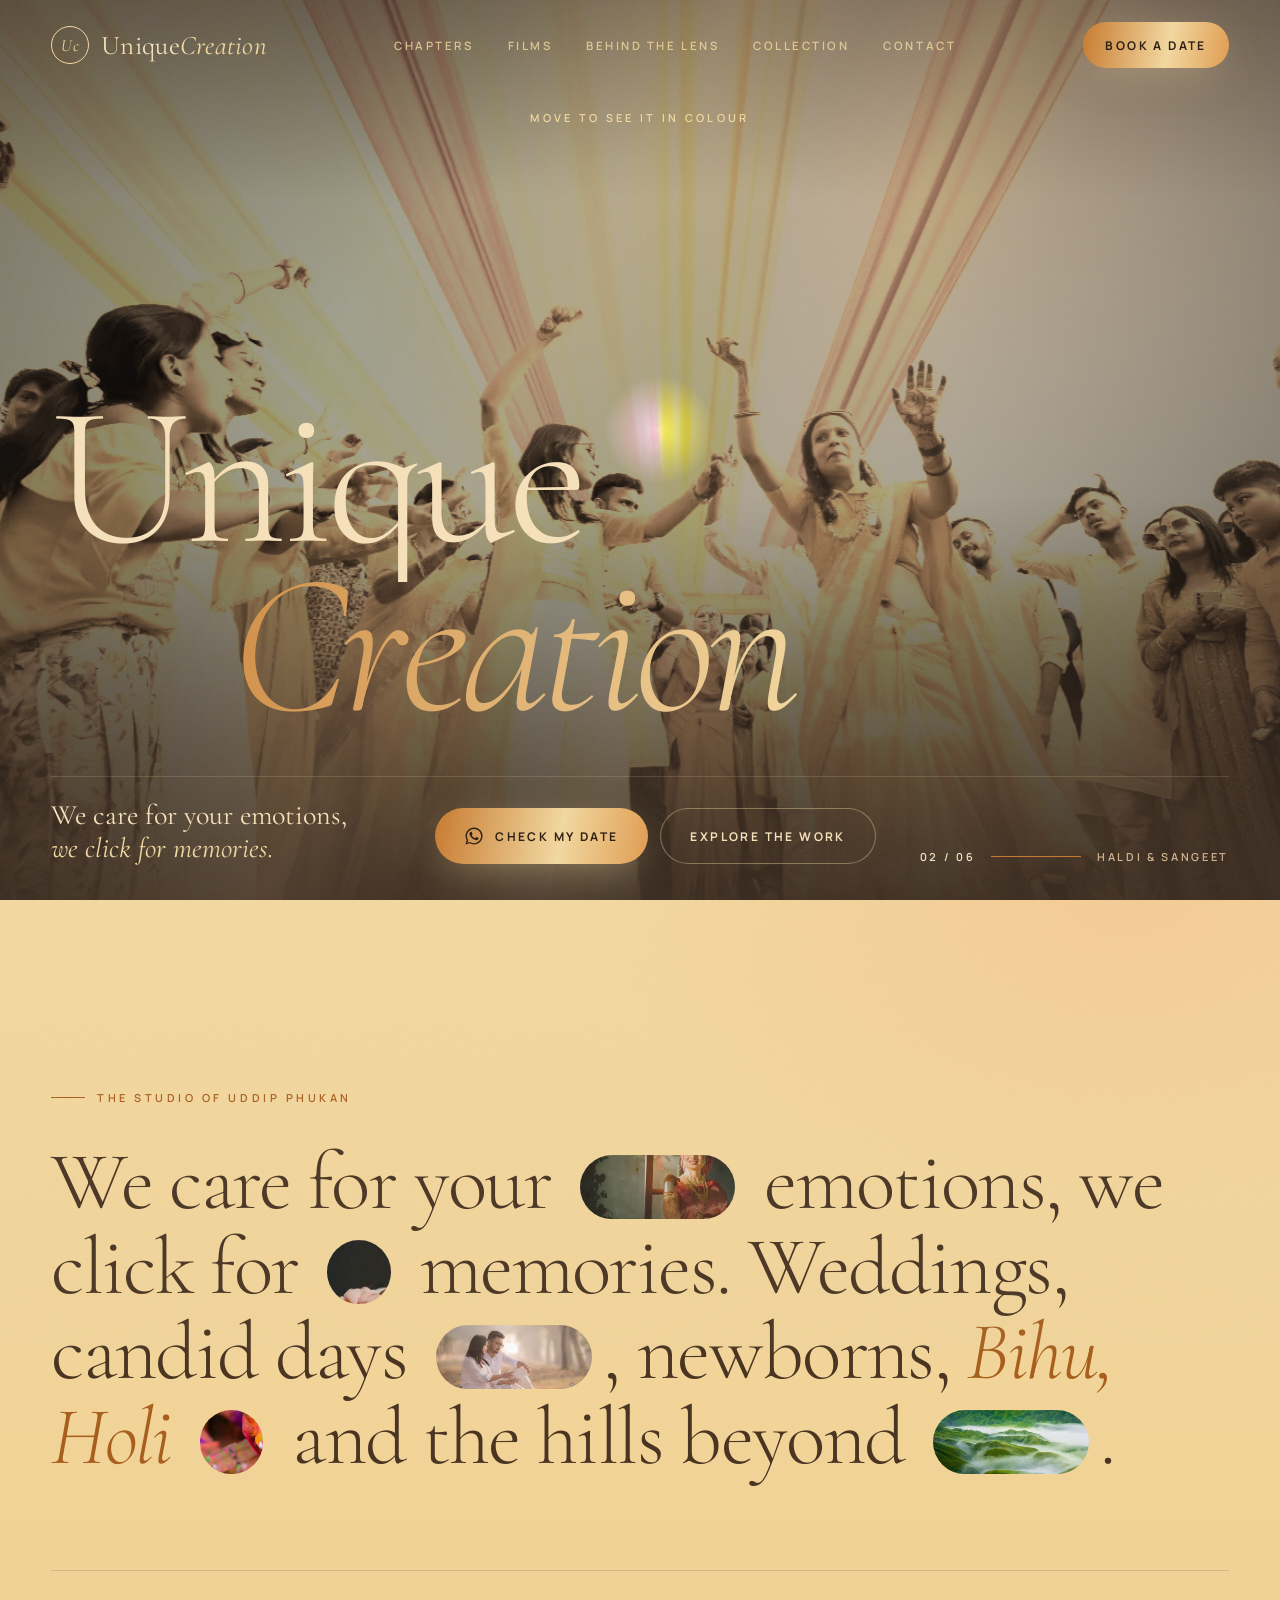
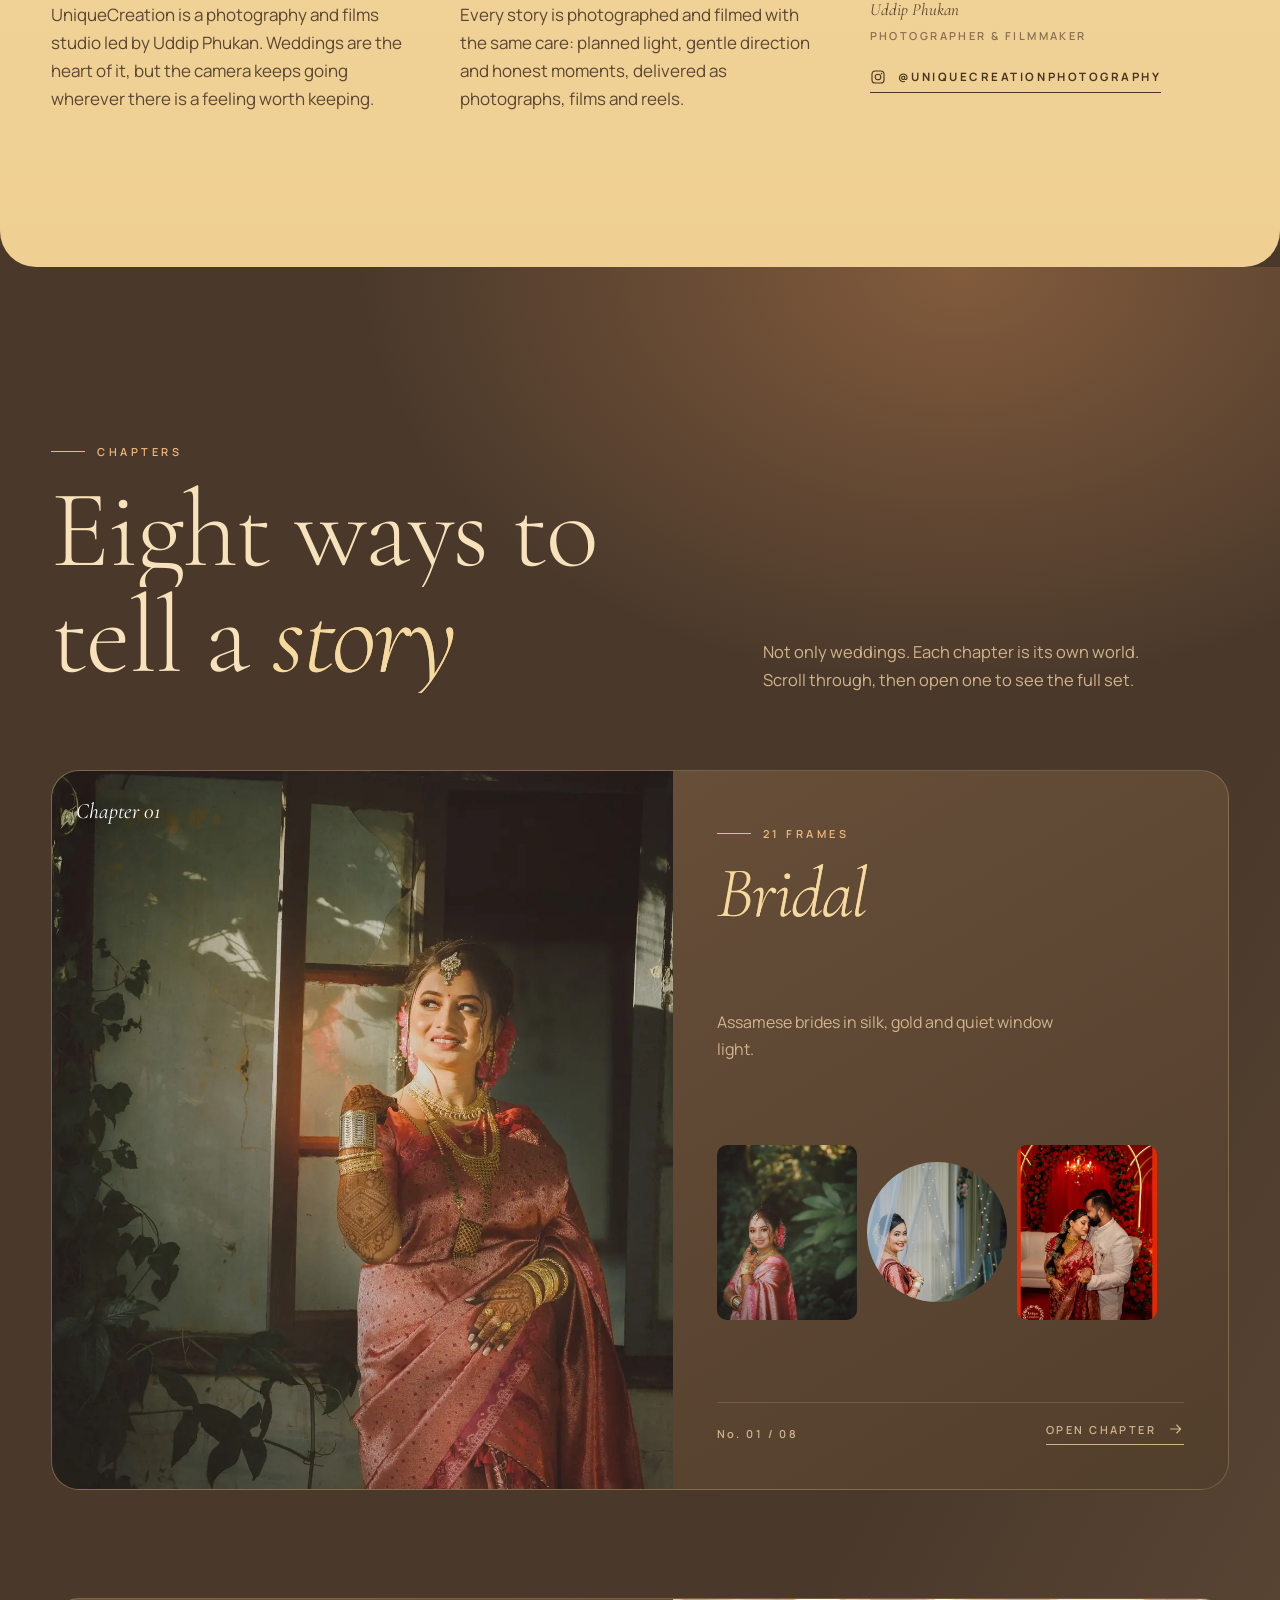
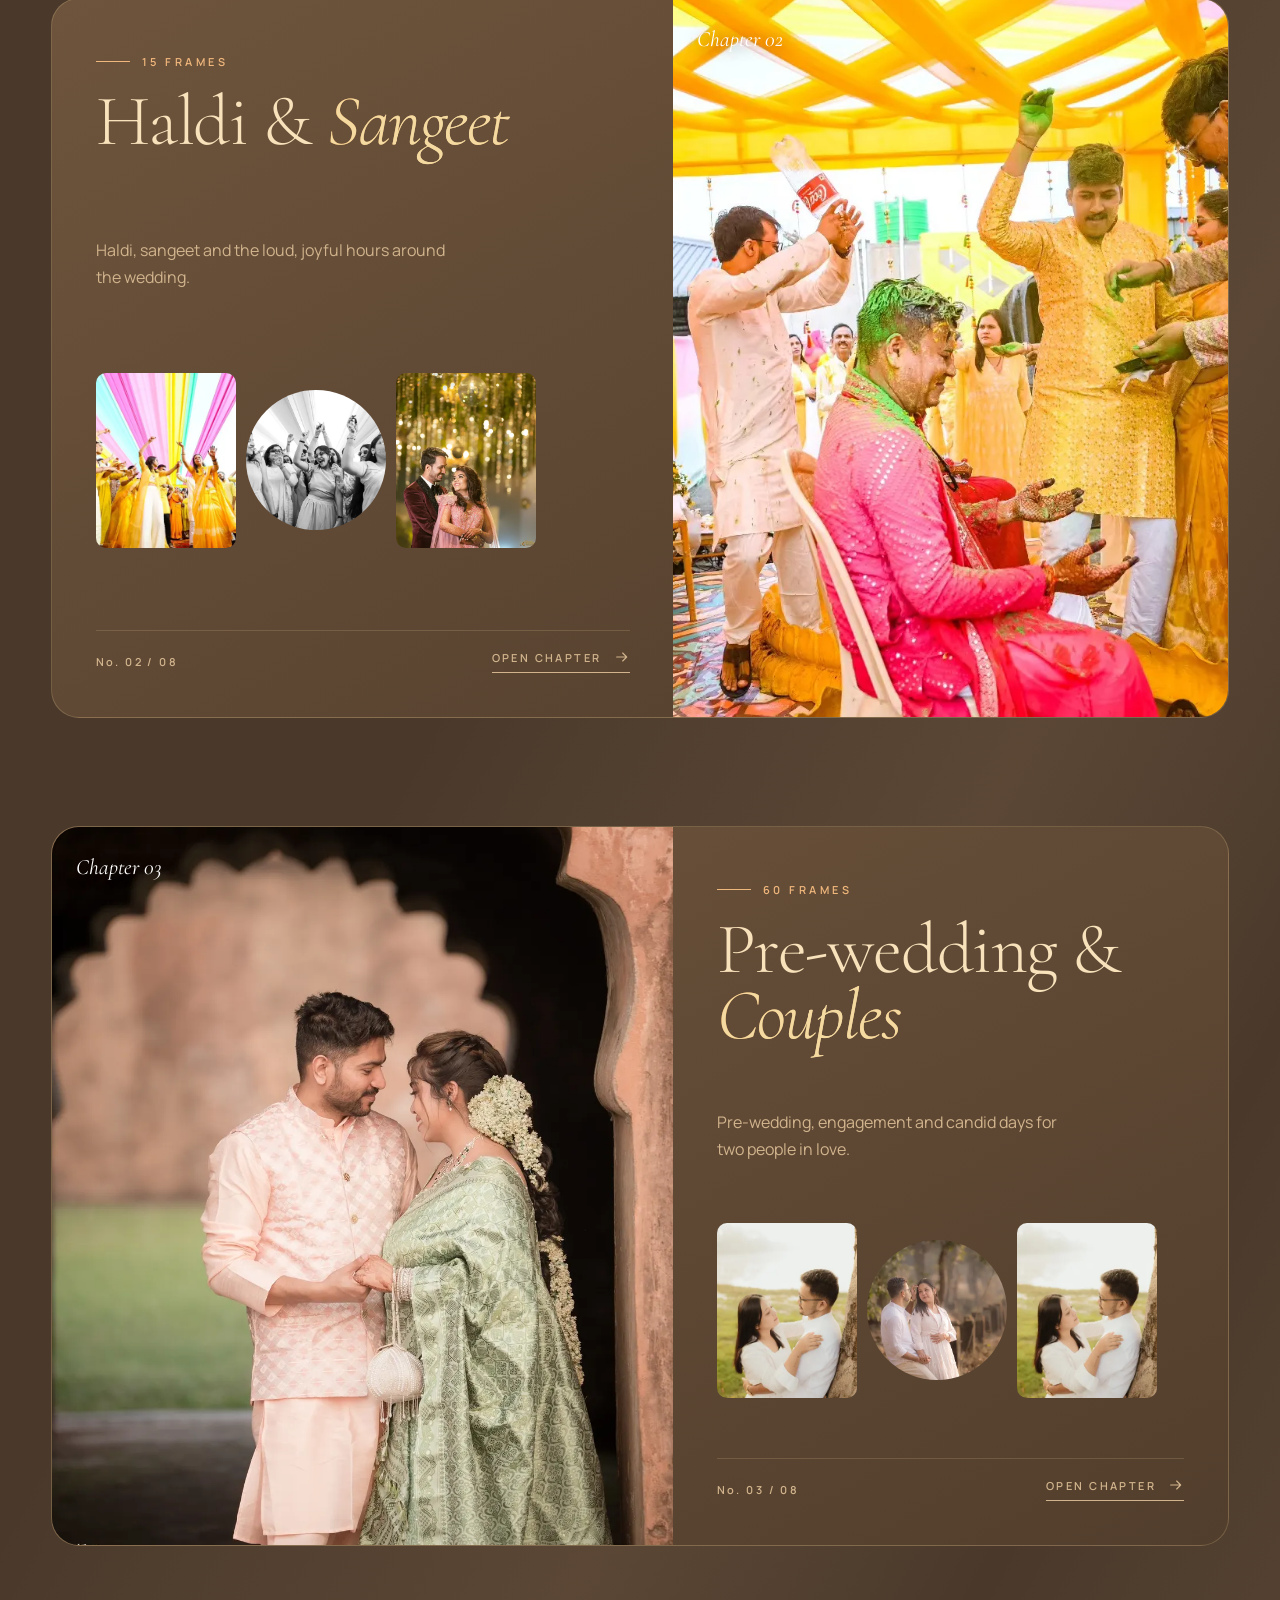
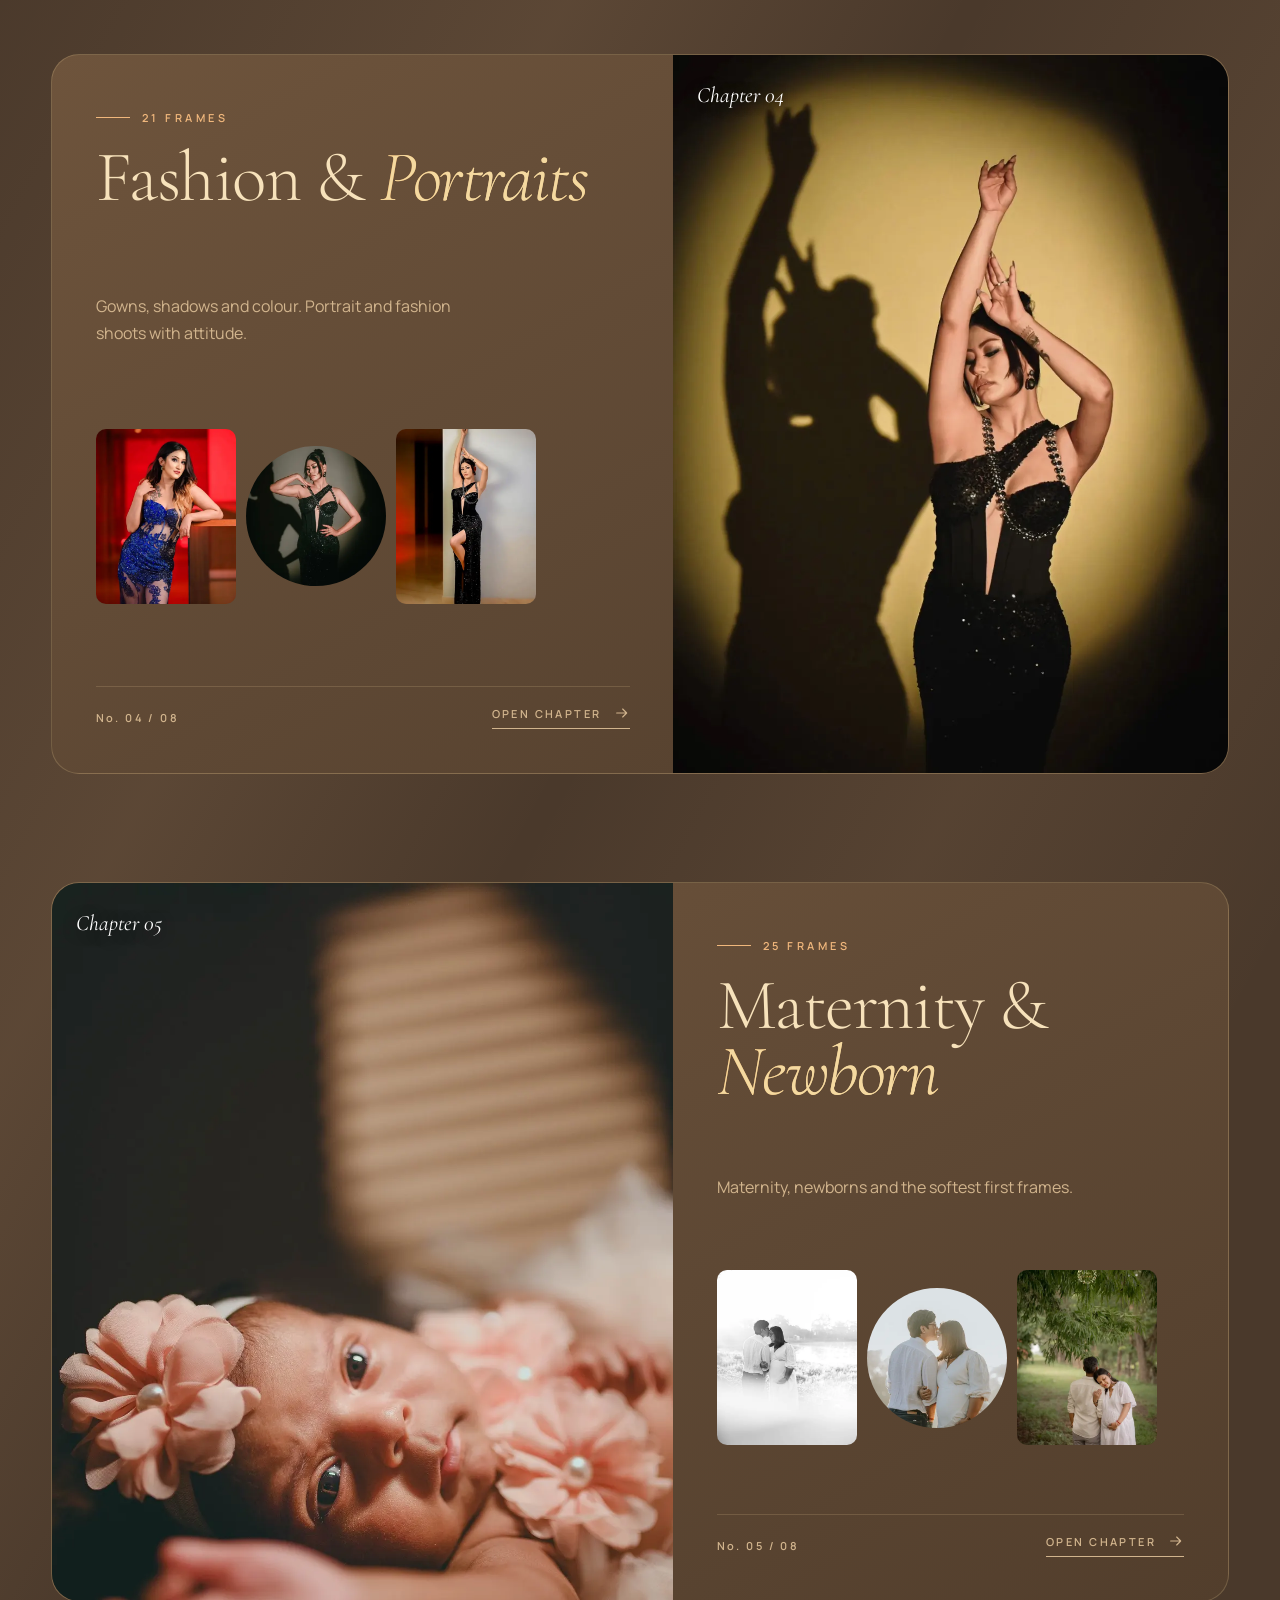
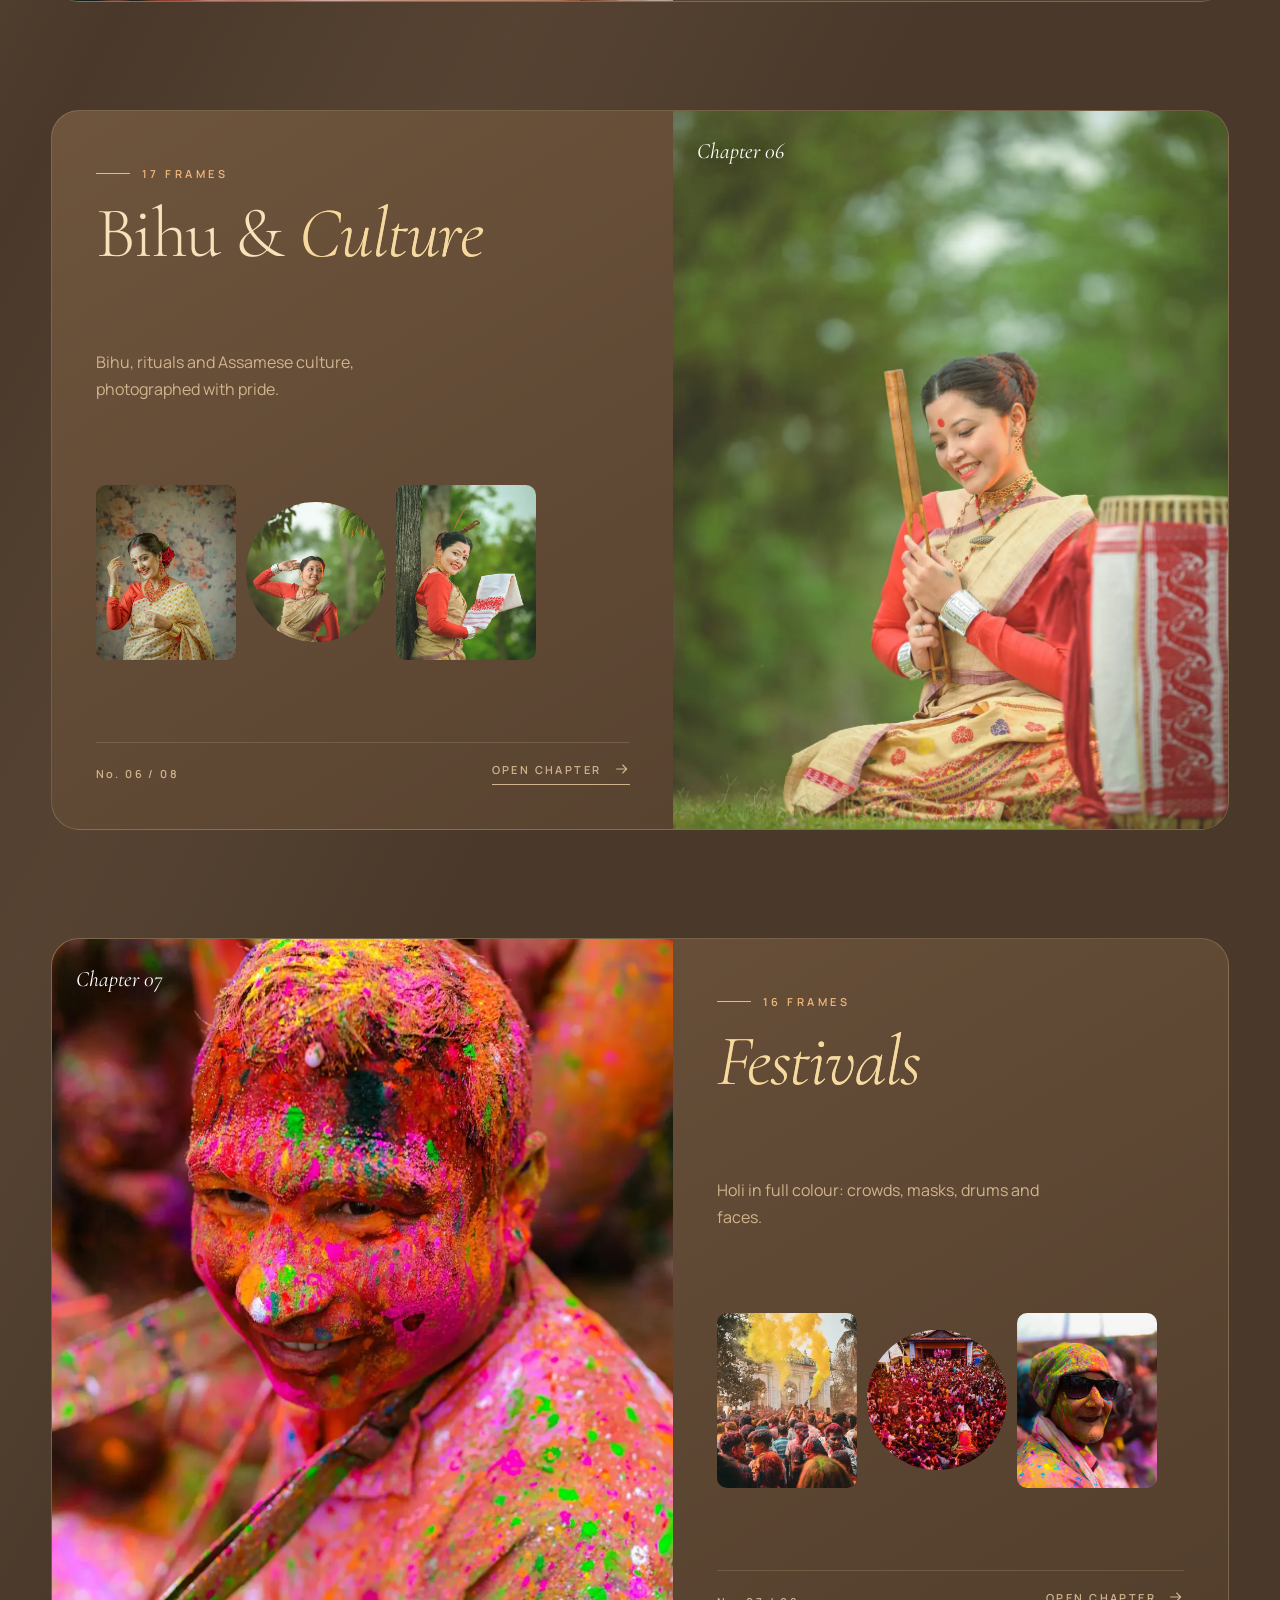
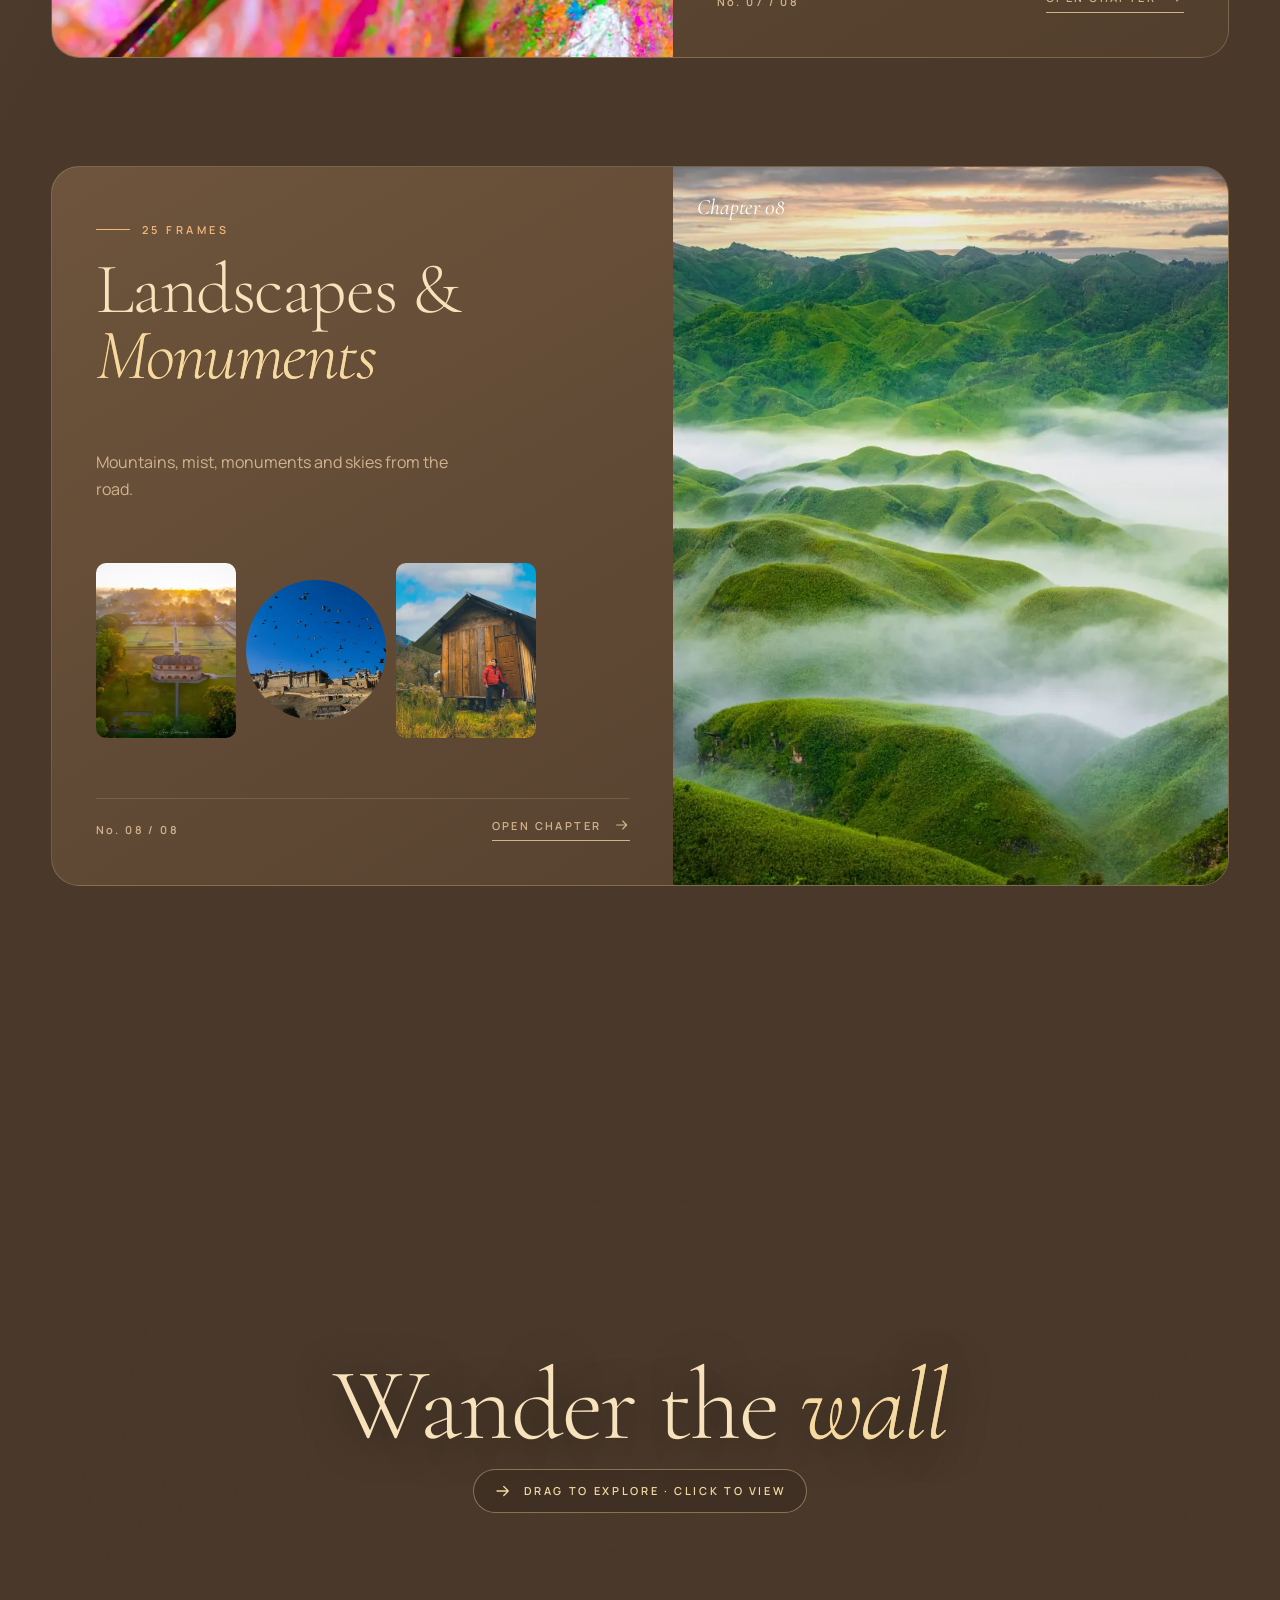
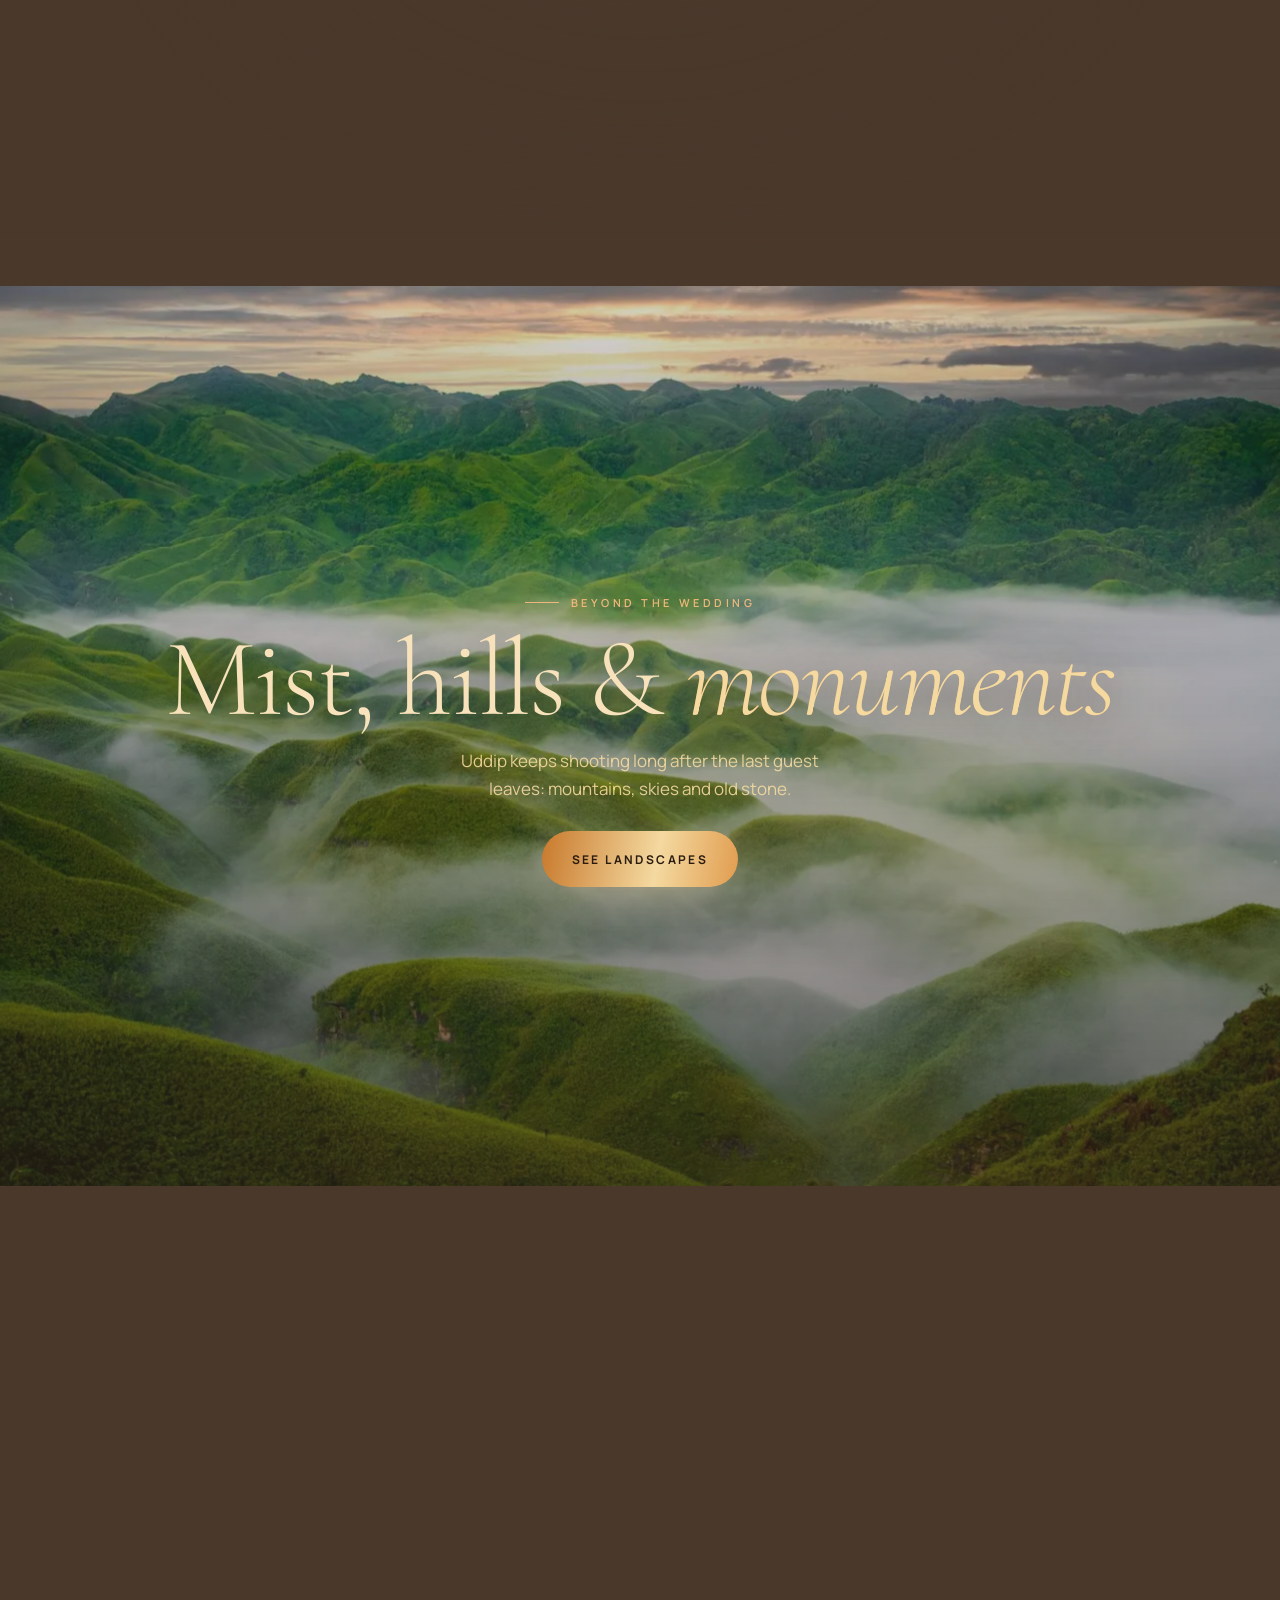
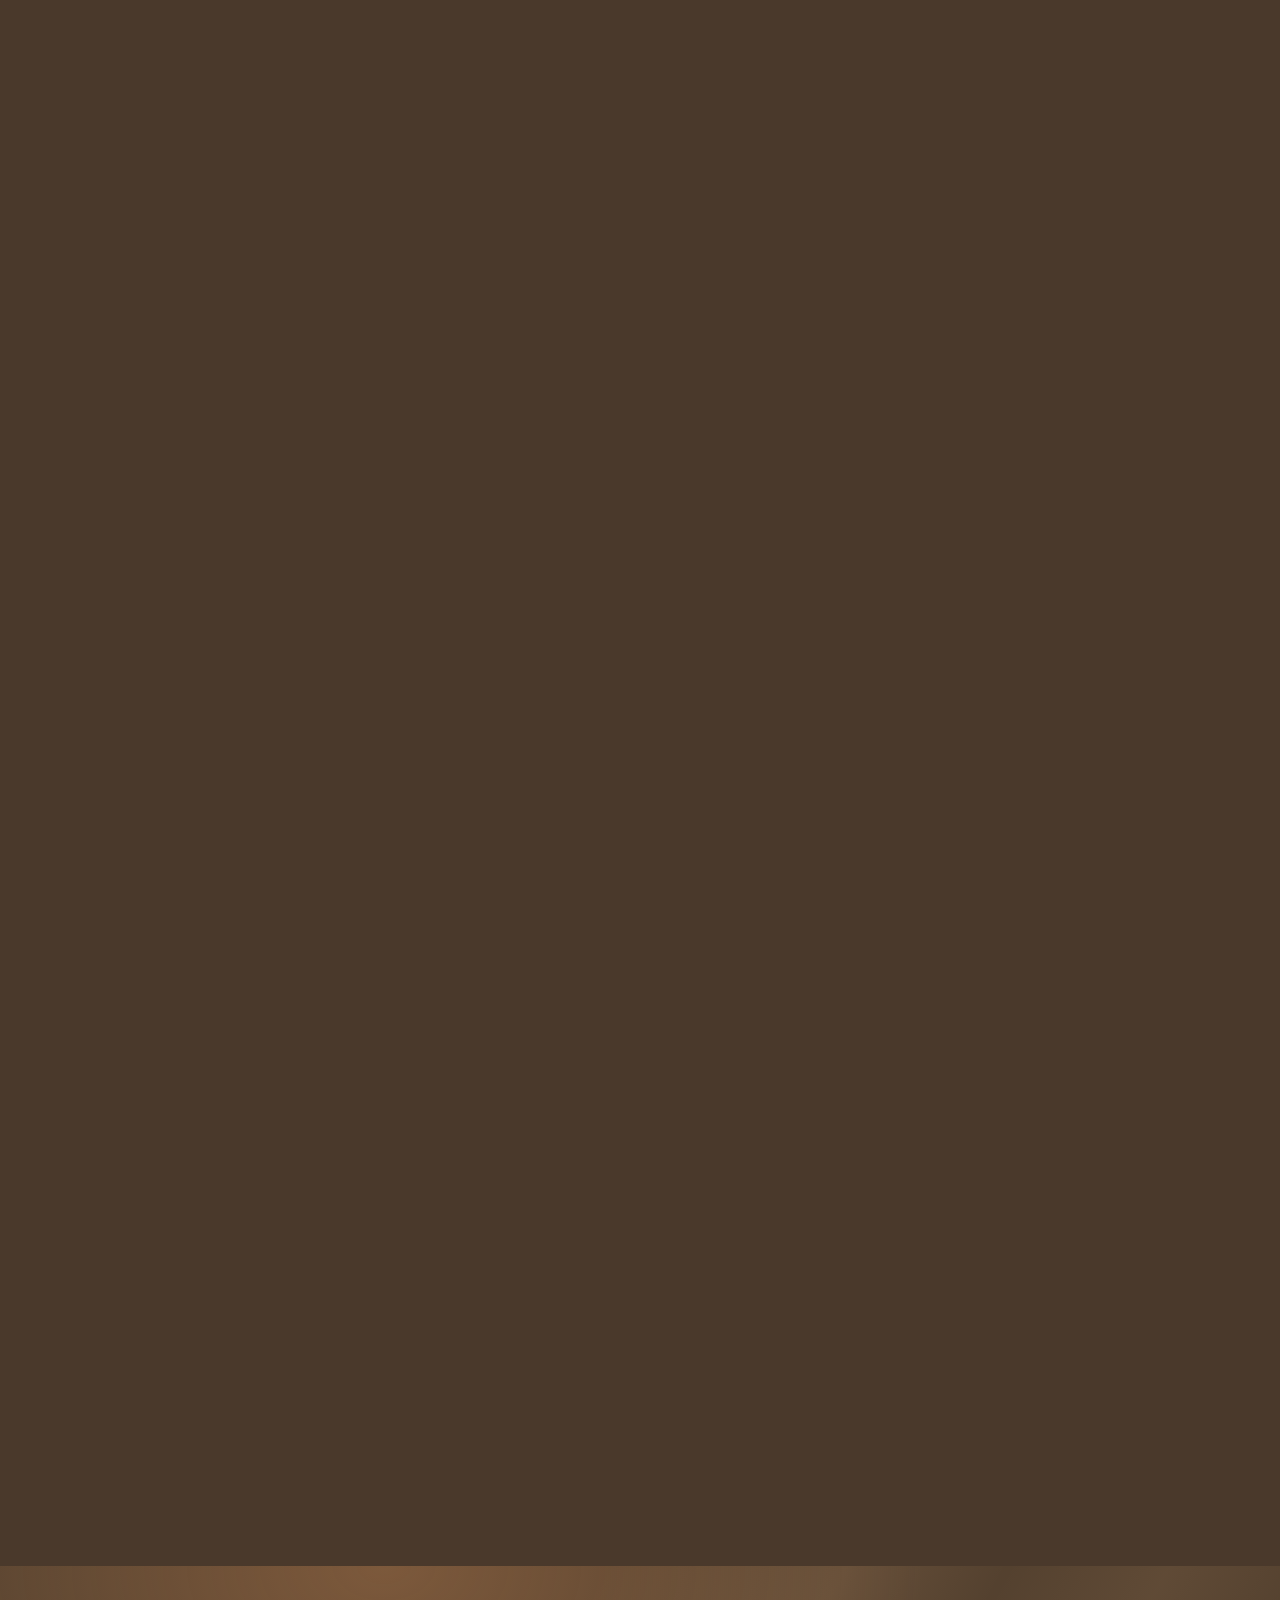
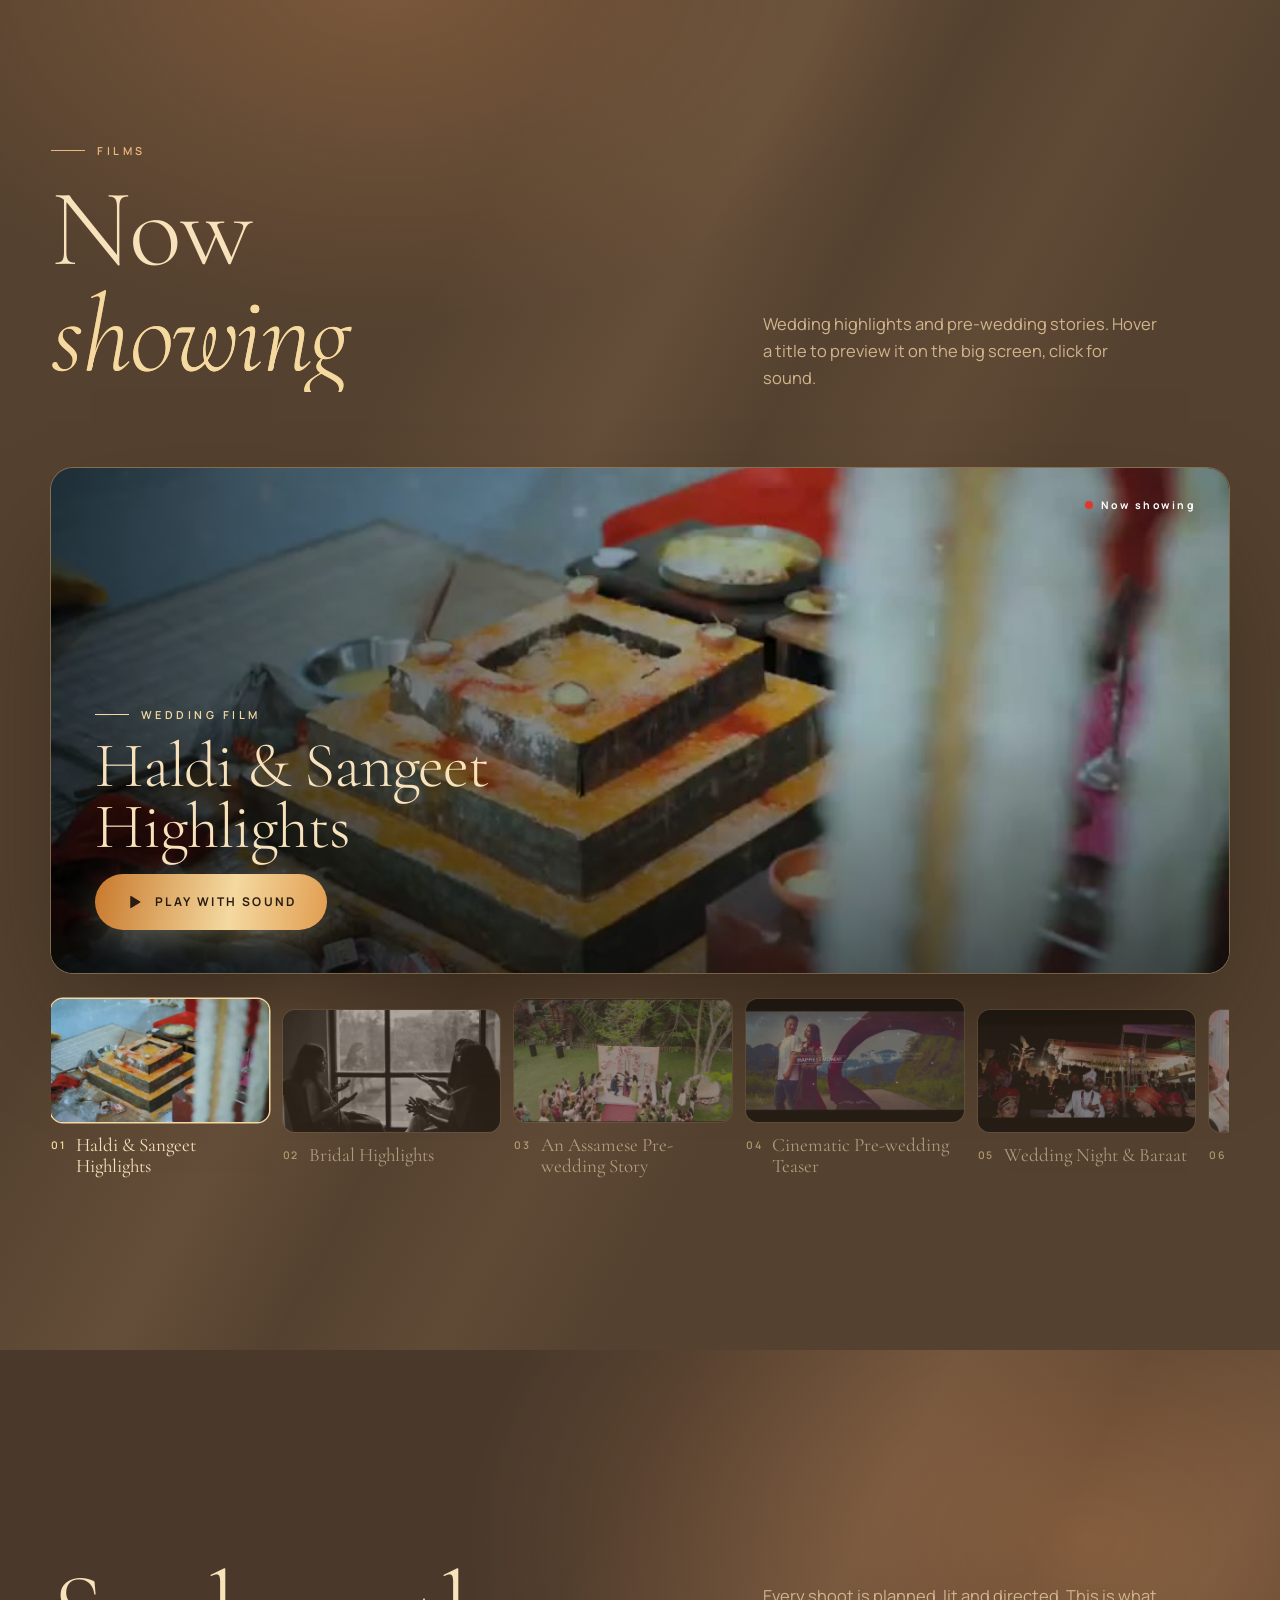
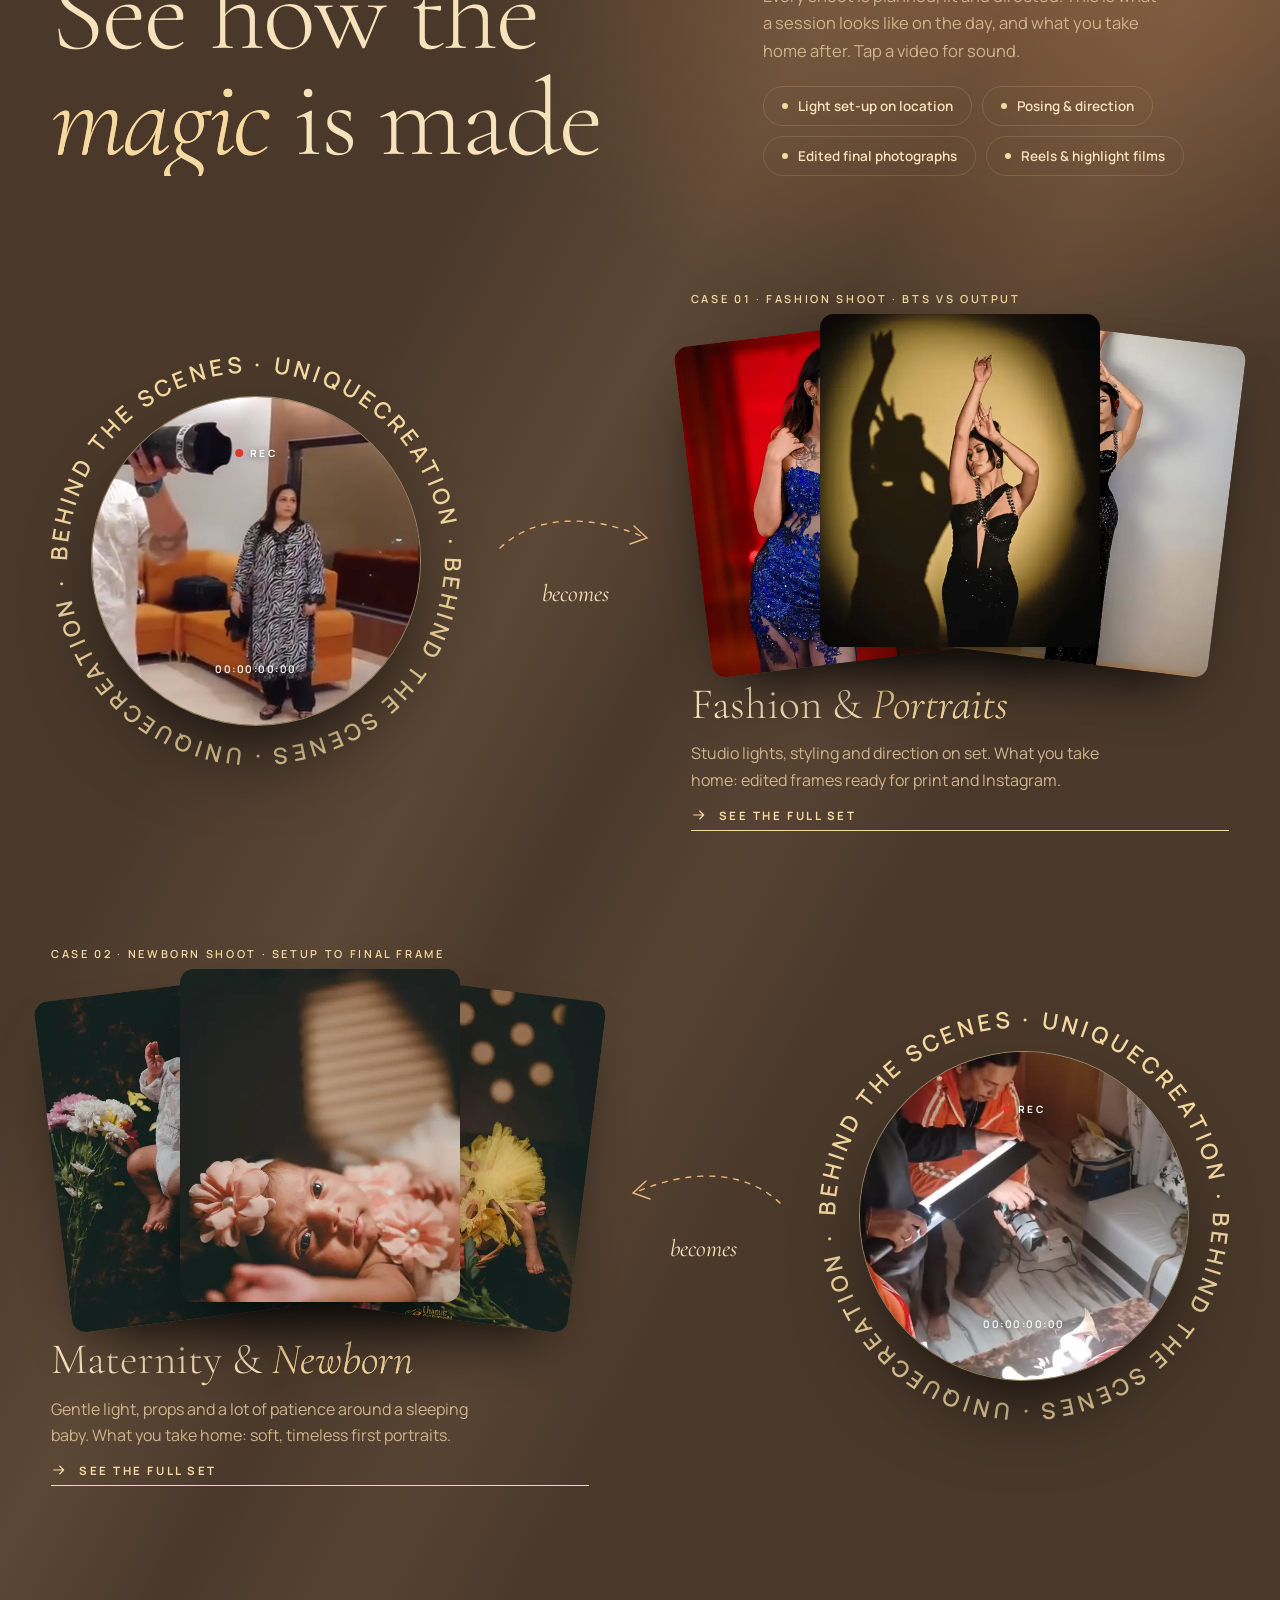
==== commit 6fd0a72d: "C-V3" ====
--- a/C/index.html
+++ b/C/index.html
@@ -5,12 +5,12 @@
 <meta name="viewport" content="width=device-width,initial-scale=1,viewport-fit=cover">
 <title>UniqueCreation by Uddip Phukan | Wedding, candid, films & landscape photography</title>
 <meta name="description" content="UniqueCreation by Uddip Phukan: wedding, pre-wedding, candid, newborn, fashion and landscape photography and films. We care for your emotions, we click for memories.">
-<meta name="theme-color" content="#22180f">
+<meta name="theme-color" content="#4a392b">
 <meta property="og:title" content="UniqueCreation by Uddip Phukan | Wedding, candid, films & landscape photography"><meta property="og:description" content="UniqueCreation by Uddip Phukan: wedding, pre-wedding, candid, newborn, fashion and landscape photography and films. We care for your emotions, we click for memories."><meta property="og:image" content="assets/brand/og-image.jpg"><meta property="og:type" content="website">
 <link rel="icon" href="assets/brand/favicon.svg" type="image/svg+xml">
 <link rel="apple-touch-icon" href="assets/brand/apple-touch-icon.png">
 <link rel="preload" href="assets/fonts/corm.woff" as="font" type="font/woff" crossorigin>
-<link rel="stylesheet" href="css/style.css?v=2">
+<link rel="stylesheet" href="css/style.css?v=3">
 <script>try{if(!sessionStorage.getItem('ucc'))document.documentElement.classList.add('js-ld')}catch(e){}</script>
 </head>
 <body data-page="home" id="top">
@@ -195,7 +195,7 @@
 <a class="wa" href="https://wa.me/918486339975?text=Hi%20UniqueCreation%2C%20I%27d%20like%20to%20enquire%20about%20photography." target="_blank" rel="noopener" aria-label="Chat on WhatsApp" data-cursor="Chat"><svg aria-hidden="true"><use href="#i-wa"/></svg></a>
 <div class="lb" id="lb" role="dialog" aria-modal="true" aria-label="Photo viewer" aria-hidden="true"><div class="lb__top"><h3></h3><button class="x" type="button" aria-label="Close"><svg aria-hidden="true"><use href="#i-close"/></svg></button></div><div class="lb__st"><button class="x lb__nv lb__nv--p" type="button" aria-label="Previous"><svg aria-hidden="true"><use href="#i-left"/></svg></button><img alt="" src=""><button class="x lb__nv lb__nv--n" type="button" aria-label="Next"><svg aria-hidden="true"><use href="#i-right"/></svg></button></div><div class="lb__bt"></div></div>
 <div class="vm" role="dialog" aria-modal="true" aria-label="Video player" aria-hidden="true"><div class="vm__top"><h3></h3><button class="x" type="button" aria-label="Close video"><svg aria-hidden="true"><use href="#i-close"/></svg></button></div><div class="vm__st"></div></div>
-<script src="js/data.js?v=2"></script>
-<script src="js/main.js?v=2"></script>
+<script src="js/data.js?v=3"></script>
+<script src="js/main.js?v=3"></script>
 </body>
 </html>
--- a/C/css/style.css
+++ b/C/css/style.css
@@ -4,8 +4,8 @@
 @font-face{font-family:"Man";src:url(../assets/fonts/manrope.woff) format("woff");font-weight:200 800;font-style:normal;font-display:swap}
 
 :root{
-  --bg:#22180f;--bg2:#2c2016;--card:#3a2b1e;--mocha:#5b4632;--ink:#f7e7c6;--mute:#c2a785;--line:rgba(244,217,160,.16);
-  --gold:#f4d9a0;--gold2:#c8792c;--amber:#c8792c;--iv:#f4e2bd;--ivink:#3b2a1b;
+  --bg:#4a392b;--bg2:#54412f;--card:#5e4834;--mocha:#5b4632;--ink:#f7e2bb;--mute:#d1b48d;--line:rgba(244,217,160,.16);
+  --gold:#f4d9a0;--gold2:#c8792c;--amber:#c8792c;--iv:#f4d9a0;--ivink:#4a3523;
   --serif:"Corm","Cormorant Garamond",Garamond,Georgia,serif;--sans:"Man",system-ui,-apple-system,Segoe UI,Roboto,sans-serif;
   --expo:cubic-bezier(.16,1,.3,1);--io:cubic-bezier(.76,0,.24,1);
   --gut:clamp(18px,4vw,64px);
@@ -72,7 +72,7 @@
 
 /* header */
 .hd{position:fixed;inset:0 0 auto;z-index:90;display:flex;align-items:center;justify-content:space-between;gap:20px;padding:22px var(--gut);transition:transform .7s var(--expo),background .5s,padding .5s}
-.hd.solid{background:linear-gradient(rgba(34,24,15,.85),rgba(34,24,15,0));padding-block:14px}
+.hd.solid{background:linear-gradient(rgba(58,43,31,.85),rgba(58,43,31,0));padding-block:14px}
 .hd.hide{transform:translateY(-120%)}
 .logo{font-family:var(--serif);font-weight:400;font-size:27px;line-height:1;letter-spacing:.01em;display:flex;align-items:center;gap:12px}
 .logo i{width:38px;height:38px;border-radius:50%;border:1px solid var(--gold);display:grid;place-items:center;font:italic 400 17px var(--serif);color:var(--gold);flex:none}
@@ -112,7 +112,7 @@
 @keyframes kb{from{transform:scale(1.04)}to{transform:scale(1.16)}}
 .sl__b{filter:sepia(.85) saturate(1.25) hue-rotate(-8deg) brightness(.48) contrast(1.1)}
 .sl__c{position:absolute;inset:0;-webkit-mask:radial-gradient(circle at var(--mx,50%) var(--my,50%),#000 0,#000 calc(var(--rad,0px) - 60px),transparent var(--rad,0px));mask:radial-gradient(circle at var(--mx,50%) var(--my,50%),#000 0,#000 calc(var(--rad,0px) - 60px),transparent var(--rad,0px))}
-.hero__v{position:absolute;inset:0;z-index:2;pointer-events:none;background:radial-gradient(ellipse at 50% 45%,transparent 30%,rgba(34,24,15,.55) 100%),linear-gradient(rgba(34,24,15,.55),transparent 22%,transparent 55%,rgba(34,24,15,.9))}
+.hero__v{position:absolute;inset:0;z-index:2;pointer-events:none;background:radial-gradient(ellipse at 50% 45%,transparent 30%,rgba(58,43,31,.55) 100%),linear-gradient(rgba(58,43,31,.55),transparent 22%,transparent 55%,rgba(58,43,31,.9))}
 .lens{position:absolute;left:0;top:0;z-index:3;width:calc(var(--rad,0px)*2 - 60px);height:calc(var(--rad,0px)*2 - 60px);border-radius:50%;border:1px solid rgba(244,217,160,.7);pointer-events:none;will-change:transform;box-shadow:0 0 0 1px rgba(0,0,0,.15),inset 0 0 60px rgba(244,217,160,.08)}
 .lens::before,.lens::after{content:"";position:absolute;background:rgba(244,217,160,.8)}
 .lens::before{left:50%;top:-10px;width:1px;height:20px}
@@ -199,9 +199,9 @@
 .wall__t img{width:100%;height:100%;object-fit:cover;border-radius:12px;pointer-events:none;transition:transform .9s var(--expo),opacity .5s,filter .5s;-webkit-user-drag:none}
 .wall:not(.drag) .wall__t:hover img{transform:scale(1.04)}
 @media(hover:hover){.wall.hov .wall__t img{opacity:.38;filter:sepia(.7)}.wall.hov .wall__t:hover img{opacity:1;filter:none}}
-.wall__o{position:absolute;inset:0;z-index:2;pointer-events:none;display:grid;place-items:center;text-align:center;background:radial-gradient(ellipse at 50% 50%,rgba(34,24,15,.78) 0%,rgba(34,24,15,.35) 34%,transparent 62%),linear-gradient(var(--bg),transparent 14%,transparent 86%,var(--bg))}
+.wall__o{position:absolute;inset:0;z-index:2;pointer-events:none;display:grid;place-items:center;text-align:center;background:radial-gradient(ellipse at 50% 50%,rgba(58,43,31,.78) 0%,rgba(58,43,31,.35) 34%,transparent 62%),linear-gradient(var(--bg),transparent 14%,transparent 86%,var(--bg))}
 .wall__o .disp{font-size:clamp(50px,8vw,140px);text-shadow:0 4px 40px rgba(0,0,0,.6)}
-.wall__o p{margin-top:18px;display:inline-flex;align-items:center;gap:12px;height:44px;padding:0 20px;border-radius:99px;background:rgba(34,24,15,.55);-webkit-backdrop-filter:blur(10px);backdrop-filter:blur(10px);border:1px solid rgba(244,217,160,.4);font:600 11px var(--sans);letter-spacing:.24em;text-transform:uppercase;color:var(--gold)}
+.wall__o p{margin-top:18px;display:inline-flex;align-items:center;gap:12px;height:44px;padding:0 20px;border-radius:99px;background:rgba(58,43,31,.55);-webkit-backdrop-filter:blur(10px);backdrop-filter:blur(10px);border:1px solid rgba(244,217,160,.4);font:600 11px var(--sans);letter-spacing:.24em;text-transform:uppercase;color:var(--gold)}
 .wall__o p svg{width:18px;height:18px}
 
 /* landscapes zoom grid */
@@ -210,7 +210,7 @@
 .lz__g{position:absolute;left:50%;top:50%;display:grid;grid-template-columns:repeat(3,var(--tw));grid-template-rows:repeat(3,var(--th));gap:var(--gp);transform-origin:50% 50%;will-change:transform;margin-left:calc((var(--tw)*3 + var(--gp)*2)/-2);margin-top:calc((var(--th)*3 + var(--gp)*2)/-2)}
 .lz__g img{width:100%;height:100%;object-fit:cover;border-radius:calc(14px * var(--rr,1))}
 .lz__h{position:absolute;left:0;right:0;top:clamp(80px,12vh,120px);text-align:center;z-index:2;pointer-events:none}
-.lz__o{position:absolute;inset:0;z-index:3;display:grid;place-items:center;text-align:center;padding:0 var(--gut);background:linear-gradient(rgba(34,24,15,.15),rgba(34,24,15,.55));opacity:0;pointer-events:none}
+.lz__o{position:absolute;inset:0;z-index:3;display:grid;place-items:center;text-align:center;padding:0 var(--gut);background:linear-gradient(rgba(58,43,31,.15),rgba(58,43,31,.55));opacity:0;pointer-events:none}
 .lz__o.live{pointer-events:auto}
 .lz__o .disp{text-shadow:0 4px 40px rgba(0,0,0,.5)}
 .lz__o p{color:rgba(244,217,160,.9);max-width:38ch;margin:18px auto 28px;font-size:17px}
@@ -341,7 +341,7 @@
 .ph{padding:clamp(140px,17vw,230px) 0 clamp(26px,3vw,40px);position:relative}
 .ph .disp{font-size:clamp(64px,12.6vw,220px)}
 .ph p{margin-top:22px;color:var(--mute);max-width:44ch;font-size:17.5px}
-.tabs{display:flex;gap:8px;overflow-x:auto;scrollbar-width:none;padding:16px var(--gut);margin:30px calc(var(--gut)*-1) 24px;position:sticky;top:0;z-index:30;background:linear-gradient(var(--bg) 70%,rgba(34,24,15,0))}
+.tabs{display:flex;gap:8px;overflow-x:auto;scrollbar-width:none;padding:16px var(--gut);margin:30px calc(var(--gut)*-1) 24px;position:sticky;top:0;z-index:30;background:linear-gradient(var(--bg) 70%,rgba(58,43,31,0))}
 .tabs::-webkit-scrollbar{display:none}
 .tabs button{flex:none;height:44px;padding:0 20px;border-radius:99px;border:1px solid var(--line);font:600 12px var(--sans);letter-spacing:.12em;text-transform:uppercase;color:var(--mute);transition:border-color .3s,color .3s,background .3s}
 .tabs button sup{font-size:9px;margin-left:4px;color:var(--gold)}
@@ -364,46 +364,61 @@
 .cta2 .row{display:flex;flex-wrap:wrap;gap:12px;justify-content:center}
 
 /* lightbox & modal */
-.lb,.vm{position:fixed;inset:0;z-index:200;display:flex;flex-direction:column;opacity:0;visibility:hidden;transition:opacity .5s var(--expo),visibility .5s;background:rgba(28,19,12,.97)}
+.lb,.vm{position:fixed;inset:0;z-index:200;display:flex;flex-direction:column;opacity:0;visibility:hidden;transition:opacity .5s var(--expo),visibility .5s;background:rgba(48,35,25,.97)}
 .lb.open,.vm.open{opacity:1;visibility:visible}
 .lb__top,.vm__top{display:flex;justify-content:space-between;align-items:center;gap:20px;padding:18px var(--gut)}
 .lb__top h3,.vm__top h3{font-family:var(--serif);font-weight:300;font-size:clamp(22px,2.4vw,32px)}
 .lb__st{flex:1;min-height:0;display:flex;align-items:center;justify-content:center;padding:0 clamp(16px,8vw,120px);position:relative;touch-action:pan-y}
 .lb__st img{max-width:100%;max-height:100%;width:auto;height:auto;object-fit:contain;border-radius:6px;transition:opacity .35s}
-.lb__nv{position:absolute;top:50%;transform:translateY(-50%);z-index:2;background:rgba(34,24,15,.6)}
+.lb__nv{position:absolute;top:50%;transform:translateY(-50%);z-index:2;background:rgba(58,43,31,.6)}
 .lb__nv--p{left:14px}.lb__nv--n{right:14px}
 .lb__bt{text-align:center;padding:16px;font:600 11px var(--sans);letter-spacing:.3em;color:var(--gold)}
 .vm__st{flex:1;min-height:0;display:grid;place-items:center;padding:0 var(--gut) 30px}
 .vm__st video{max-width:100%;max-height:100%;border-radius:10px;background:#000;box-shadow:0 0 0 1px rgba(244,217,160,.3)}
 @media(prefers-reduced-motion:reduce){*,*::before,*::after{animation-duration:.01ms!important;animation-iteration-count:1!important;transition-duration:.01ms!important}.rv{opacity:1;transform:none}}
 
-/* ---- Inner Peace palette: mocha brown, champagne gold, burnt amber ---- */
-body{background:radial-gradient(1200px 800px at 85% -10%,rgba(200,121,44,.18),transparent 60%),var(--bg)}
-.ch,.ns,.bt,.rl,.ct,.ft,.wall,.lz{position:relative}
-.ch{background:linear-gradient(180deg,var(--bg),var(--mocha) 140%)}
-.ns{background:linear-gradient(var(--bg2),#3a2a1c)}
-.bt{background:radial-gradient(900px 600px at 80% 10%,rgba(200,121,44,.22),transparent 65%),var(--bg2)}
-.rl{background:linear-gradient(#3a2a1c,var(--bg))}
-.ct::before{background:radial-gradient(circle,rgba(200,121,44,.32),transparent 65%)}
-.card{background:linear-gradient(160deg,#4a3725,var(--card));border-color:rgba(244,217,160,.18)}
-.hero__v{background:radial-gradient(ellipse at 78% 18%,rgba(200,121,44,.32),transparent 45%),radial-gradient(ellipse at 50% 45%,transparent 30%,rgba(34,24,15,.55) 100%),linear-gradient(rgba(34,24,15,.5),transparent 22%,transparent 55%,rgba(34,24,15,.9))}
-.hero__v::after{content:"";position:absolute;inset:0;background:linear-gradient(115deg,transparent 40%,rgba(244,217,160,.10) 52%,transparent 64%);mix-blend-mode:screen}
-.lens{border-color:rgba(244,217,160,.85);box-shadow:0 0 40px rgba(200,121,44,.35),inset 0 0 60px rgba(244,217,160,.10)}
+/* ---- Inner Peace palette: mocha brown, champagne gold, burnt amber (sampled from reference) ---- */
+:root{--ray:linear-gradient(118deg,transparent 30%,rgba(247,195,143,.10) 42%,transparent 50%,rgba(247,195,143,.07) 58%,transparent 66%)}
+body{background:var(--bg)}
+.ch,.ns,.bt,.rl,.ct,.ft,.wall,.lz,.ph,.cta2{position:relative;isolation:isolate}
+.ch::after,.ns::after,.bt::after,.rl::after,.ct::after,.ph::after{content:"";position:absolute;inset:0;z-index:-1;pointer-events:none;background:var(--ray)}
+.ch{background:radial-gradient(1000px 700px at 75% 0%,rgba(199,133,82,.45),transparent 60%),var(--bg)}
+.ns{background:radial-gradient(900px 600px at 30% 0%,rgba(199,133,82,.35),transparent 60%),var(--bg2)}
+.bt{background:radial-gradient(1000px 700px at 85% 10%,rgba(199,133,82,.45),transparent 62%),var(--bg)}
+.rl{background:radial-gradient(800px 600px at 15% 30%,rgba(199,133,82,.3),transparent 60%),var(--bg2)}
+.ct{background:radial-gradient(900px 700px at 80% 20%,rgba(199,133,82,.4),transparent 60%),var(--bg)}
+.ct::before{background:radial-gradient(circle,rgba(247,195,143,.25),transparent 65%)}
+.ph{background:radial-gradient(900px 600px at 80% 0%,rgba(199,133,82,.4),transparent 60%)}
+.cta2{background:radial-gradient(800px 500px at 50% 0%,rgba(199,133,82,.35),transparent 60%),var(--bg2)}
+.wall,.lz{background:var(--bg)}
+.ft{background:#41322a;border-color:rgba(244,217,160,.16)}
+.card{background:linear-gradient(150deg,#6e543c,var(--card) 55%,#523e2c);border-color:rgba(244,217,160,.2)}
+.hero{background:var(--bg)}
+.hero__v{background:radial-gradient(ellipse at 72% 20%,rgba(247,195,143,.35),transparent 45%),radial-gradient(ellipse at 50% 45%,transparent 35%,rgba(58,43,31,.5) 100%),linear-gradient(rgba(58,43,31,.45),transparent 22%,transparent 55%,rgba(58,43,31,.9))}
+.hero__v::after{content:"";position:absolute;inset:0;background:var(--ray);mix-blend-mode:screen}
+.sl__b{filter:sepia(.9) saturate(1.3) hue-rotate(-10deg) brightness(.62) contrast(1.05)}
+.lens{border-color:rgba(244,217,160,.9);box-shadow:0 0 50px rgba(247,195,143,.45),inset 0 0 60px rgba(244,217,160,.12)}
 .disp em,.h em{color:var(--gold)}
-.iv .eyebrow{color:var(--amber)}
-.iv__p em{color:var(--amber)}
-.iv__sig{color:var(--amber)}
-.iv{background:radial-gradient(900px 500px at 90% 0%,rgba(200,121,44,.18),transparent 60%),var(--iv)}
-.tabs button[aria-pressed=true]{background:var(--amber);border-color:var(--amber);color:#fff}
-.tabs button[aria-pressed=true] sup{color:#fff}
-.screen{box-shadow:0 0 0 1px rgba(244,217,160,.3),0 60px 120px -50px rgba(200,121,44,.55)}
-.th.on .th__m{box-shadow:0 0 0 1.5px var(--amber)}
-.th__p{background:var(--amber)}
-.hero__bar i{background:var(--amber)}
-.orb__pl,.rc__c svg{background:var(--gold);color:#2a1c10}
-.case__ar{color:var(--amber)}
+.eyebrow{color:#f0b77c}
+.iv{background:radial-gradient(900px 500px at 88% 0%,rgba(247,195,143,.6),transparent 60%),linear-gradient(#f4d9a0,#efcf92)}
+.iv .eyebrow,.iv__p em,.iv__sig{color:#a85f1e}
+.iv__g p{color:#5b4632}
+.screen{box-shadow:0 0 0 1px rgba(244,217,160,.3),0 60px 120px -40px rgba(30,20,12,.7)}
+.th.on .th__m{box-shadow:0 0 0 1.5px var(--gold)}
+.th__p,.hero__bar i{background:var(--amber)}
+.orb__pl,.rc__c svg{background:var(--gold);color:#3a2a1c}
+.case__ar{color:#f0b77c}
 .cur__d{background:var(--amber)}
 .cur.big .cur__r{background:var(--gold);border-color:var(--gold)}
+.cur.big .cur__r span{color:#3a2a1c}
 .ft__big span{-webkit-text-stroke:1px rgba(244,217,160,.6)}
-.mn{background:radial-gradient(800px 600px at 100% 0%,rgba(200,121,44,.25),transparent 60%),var(--bg2)}
-.wa{background:var(--mocha);color:var(--gold)}
+.mn{background:radial-gradient(800px 600px at 100% 0%,rgba(199,133,82,.45),transparent 60%),var(--bg2)}
+.wa{background:var(--card);color:var(--gold)}
+.tabs{background:linear-gradient(var(--bg) 70%,rgba(74,57,43,0))}
+.tabs button[aria-pressed=true]{background:var(--gold);border-color:var(--gold);color:#3a2a1c}
+.tabs button[aria-pressed=true] sup{color:#3a2a1c}
+.form{background:rgba(244,217,160,.06)}
+.f select option{background:var(--bg2)}
+.lb,.vm{background:rgba(58,43,31,.98)}
+.wall__o{background:radial-gradient(ellipse at 50% 50%,rgba(74,57,43,.8) 0%,rgba(74,57,43,.4) 34%,transparent 62%),linear-gradient(var(--bg),transparent 14%,transparent 86%,var(--bg))}
+.ld{background:var(--bg)}
